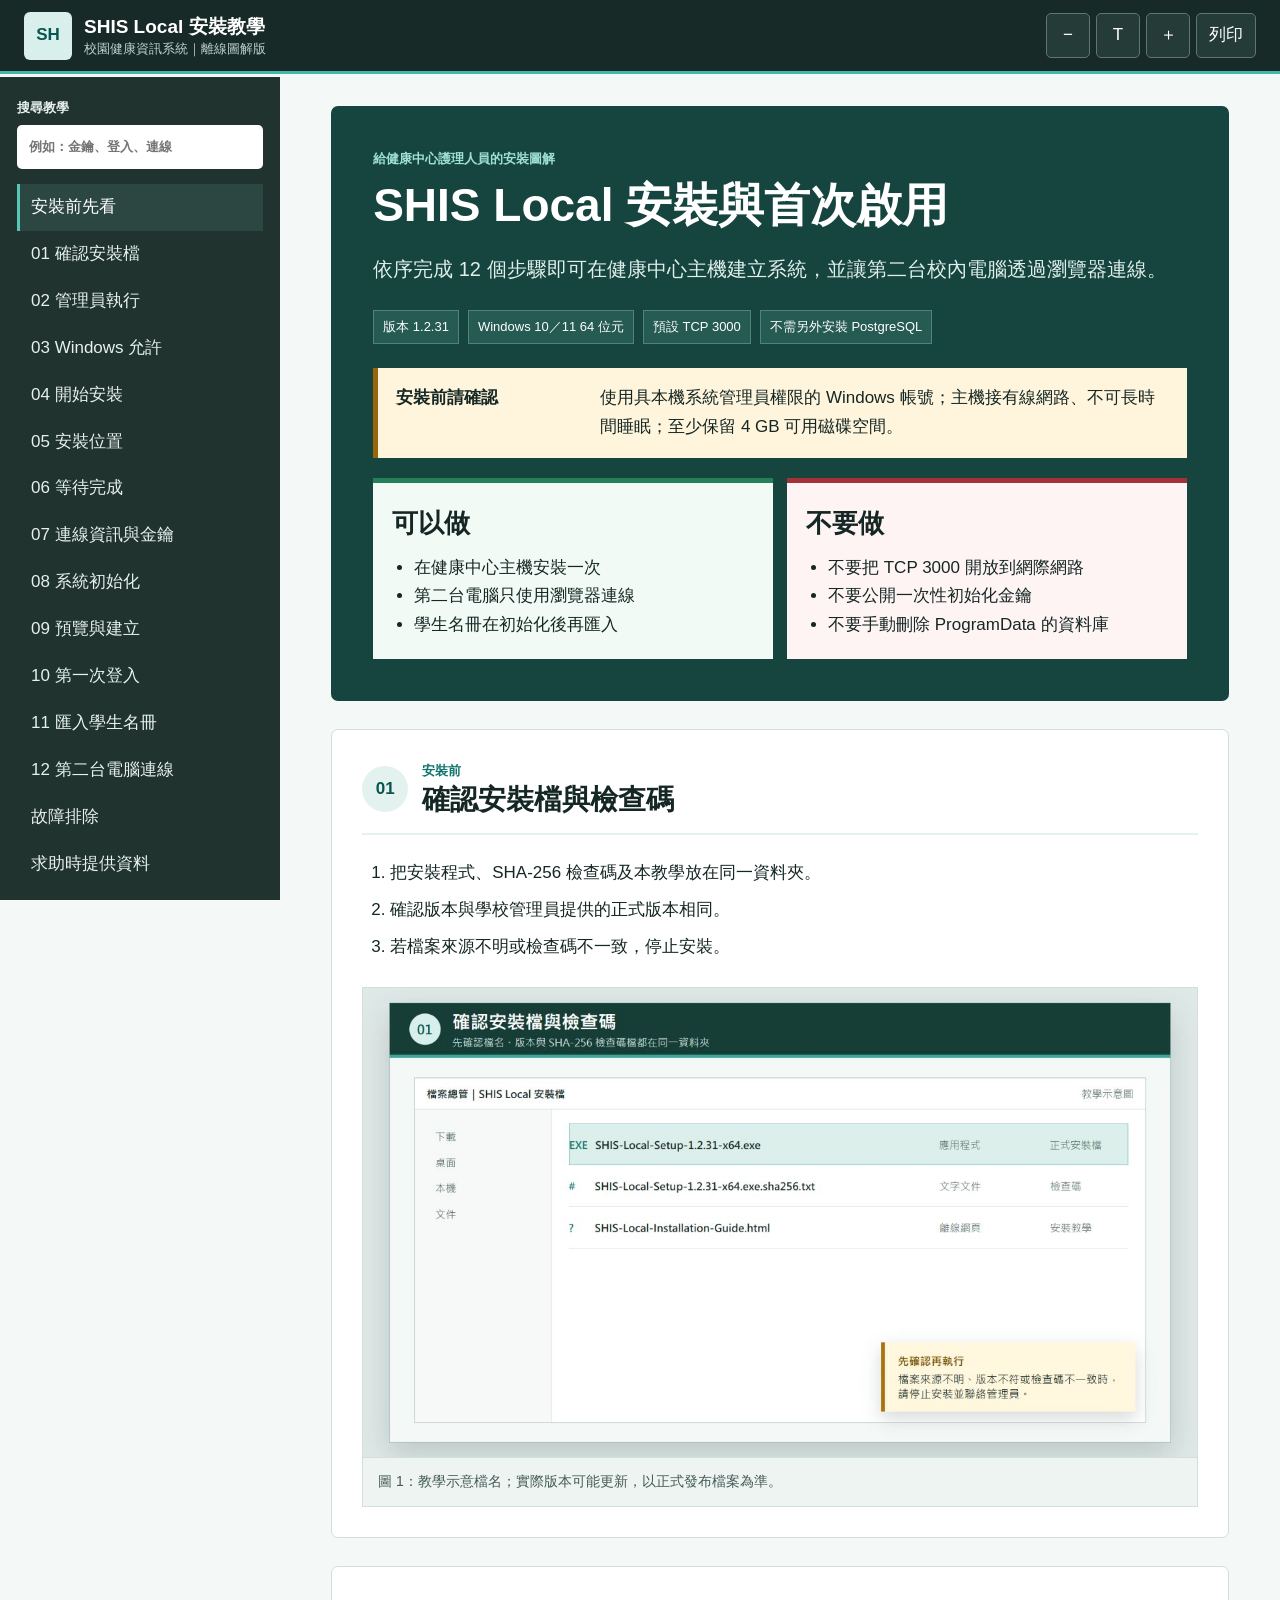
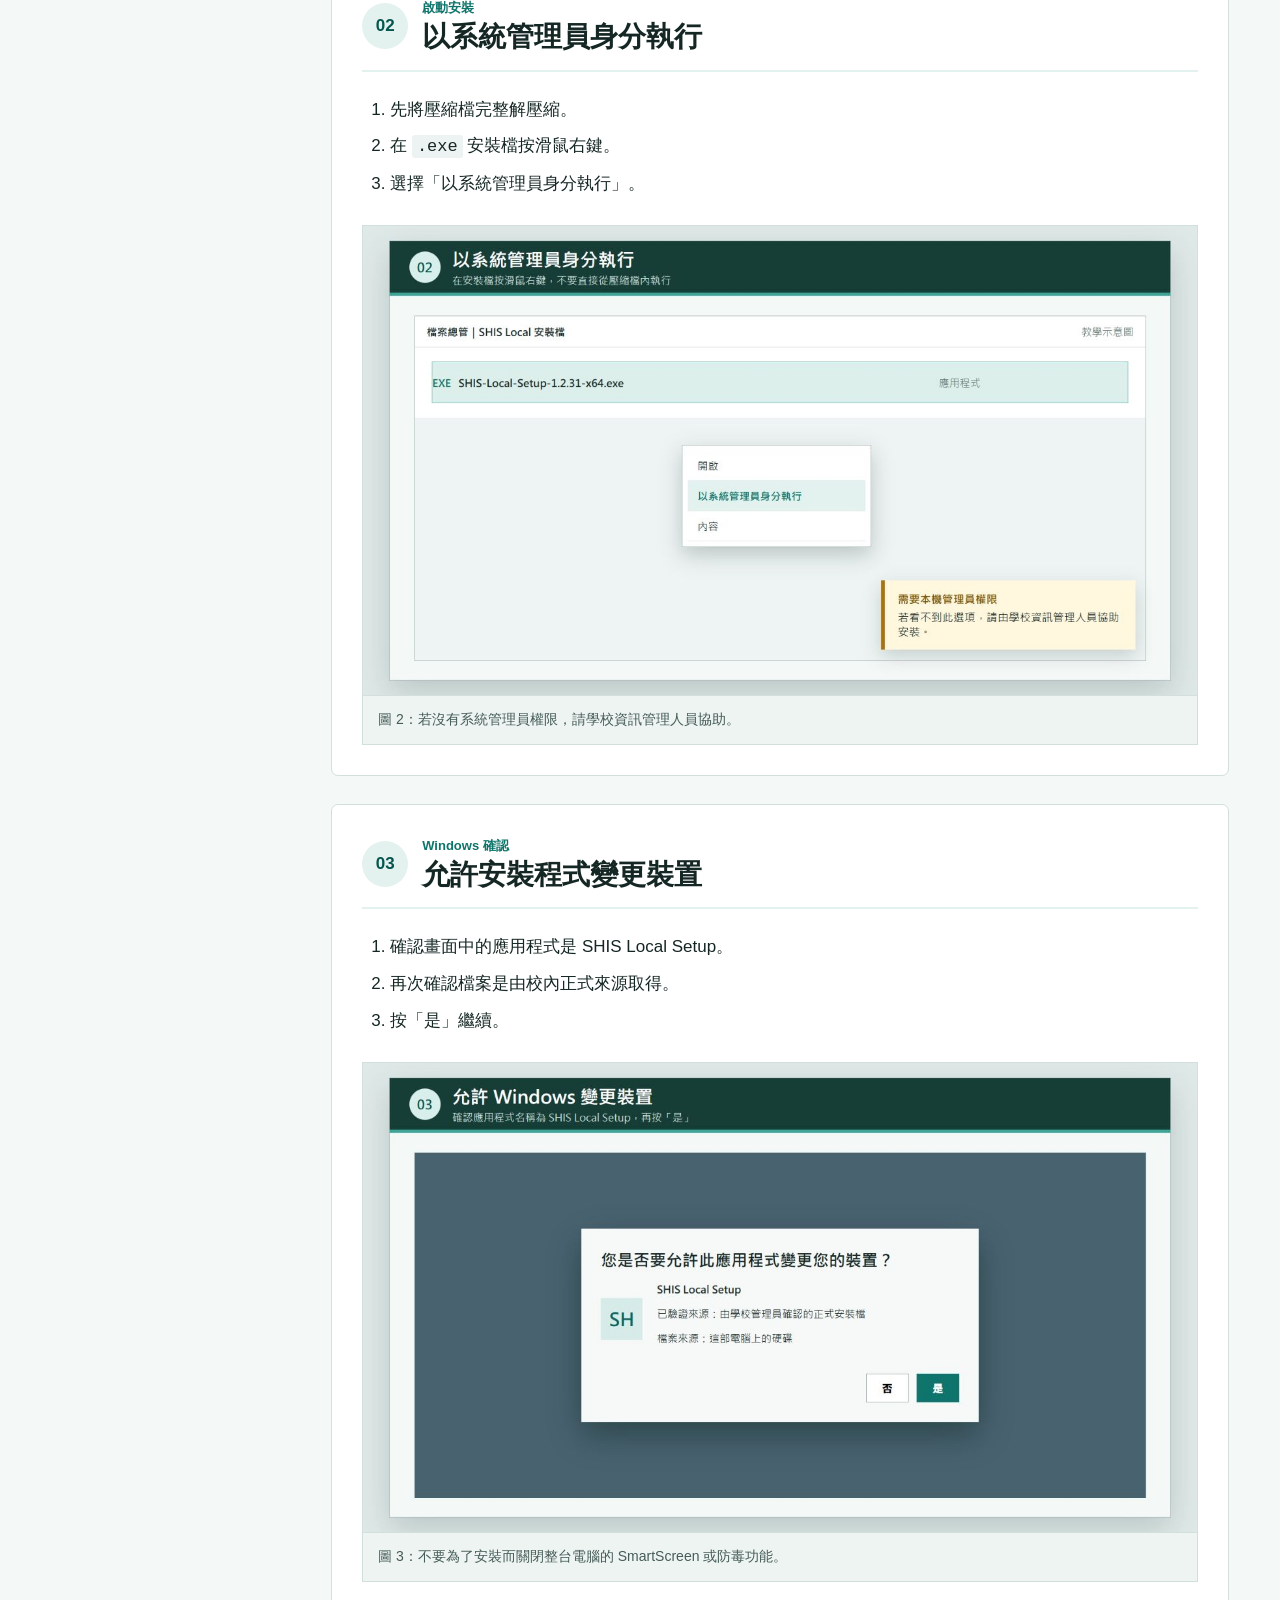
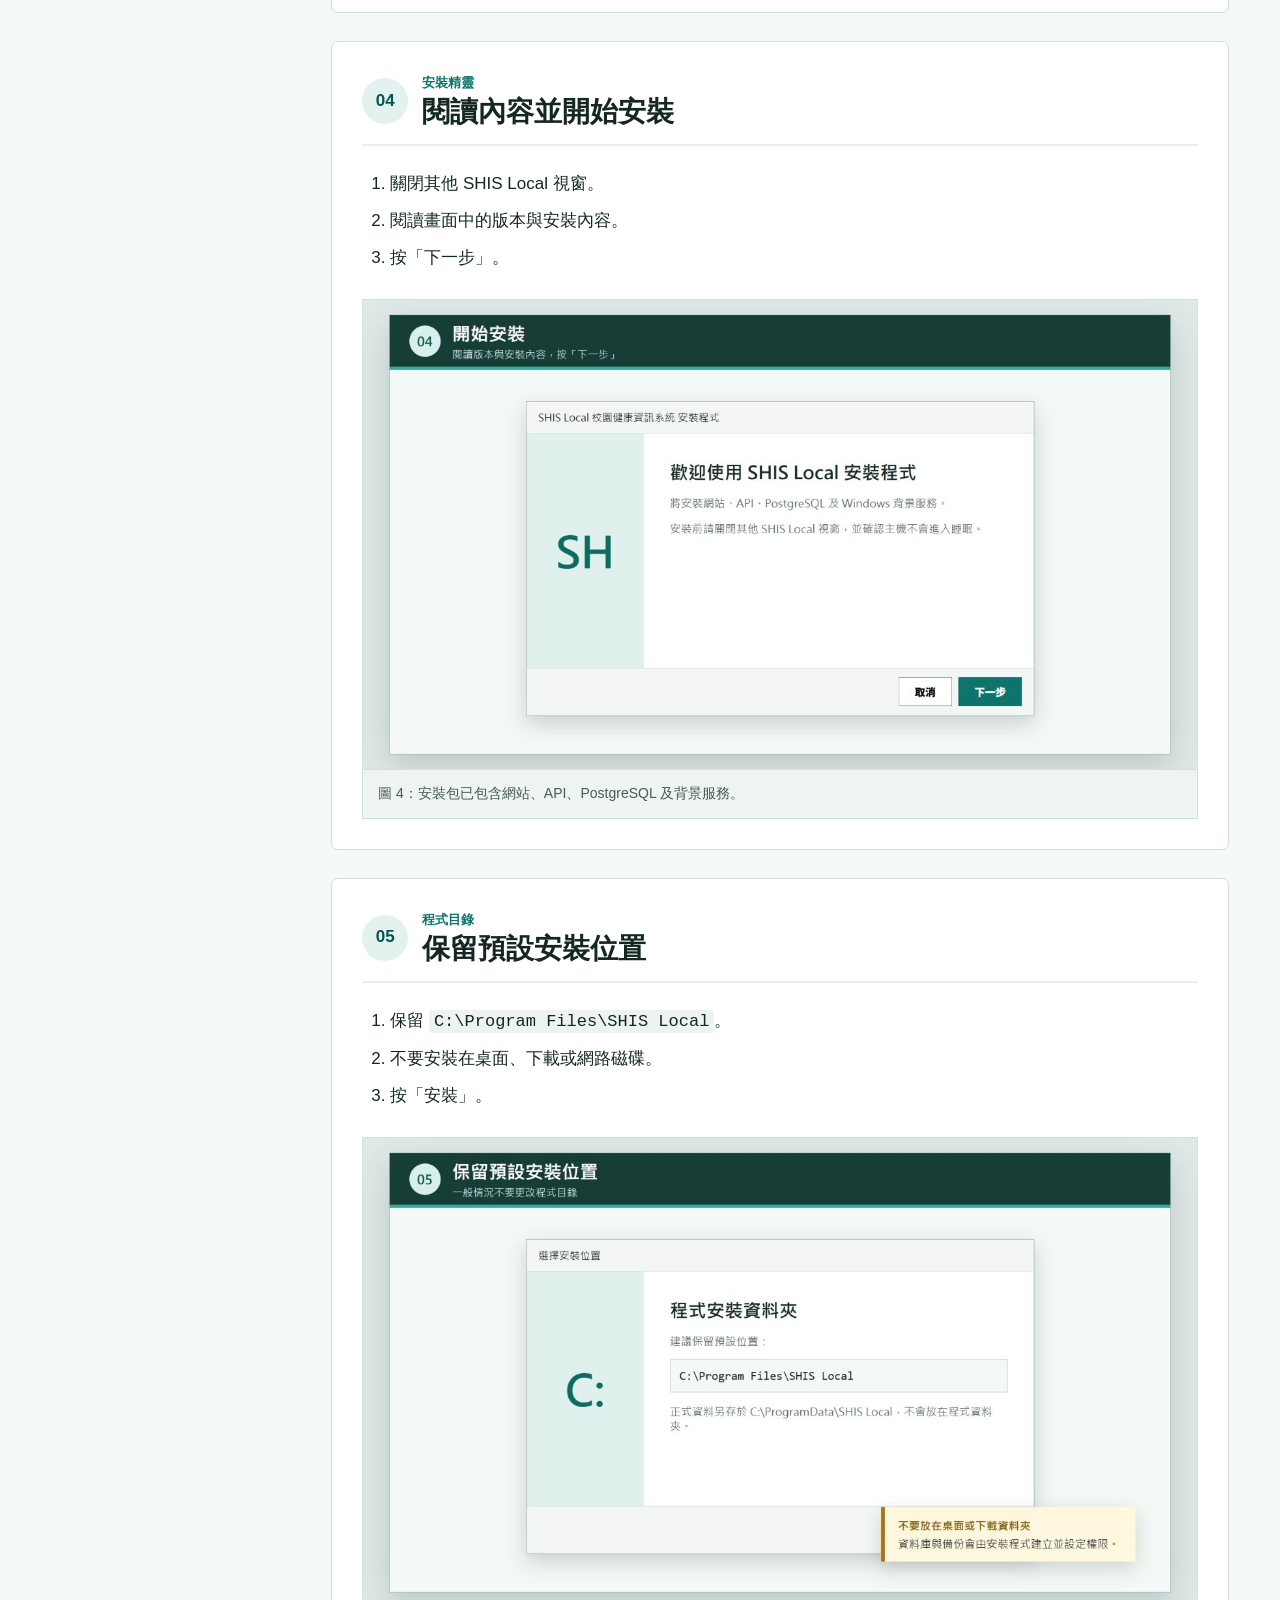
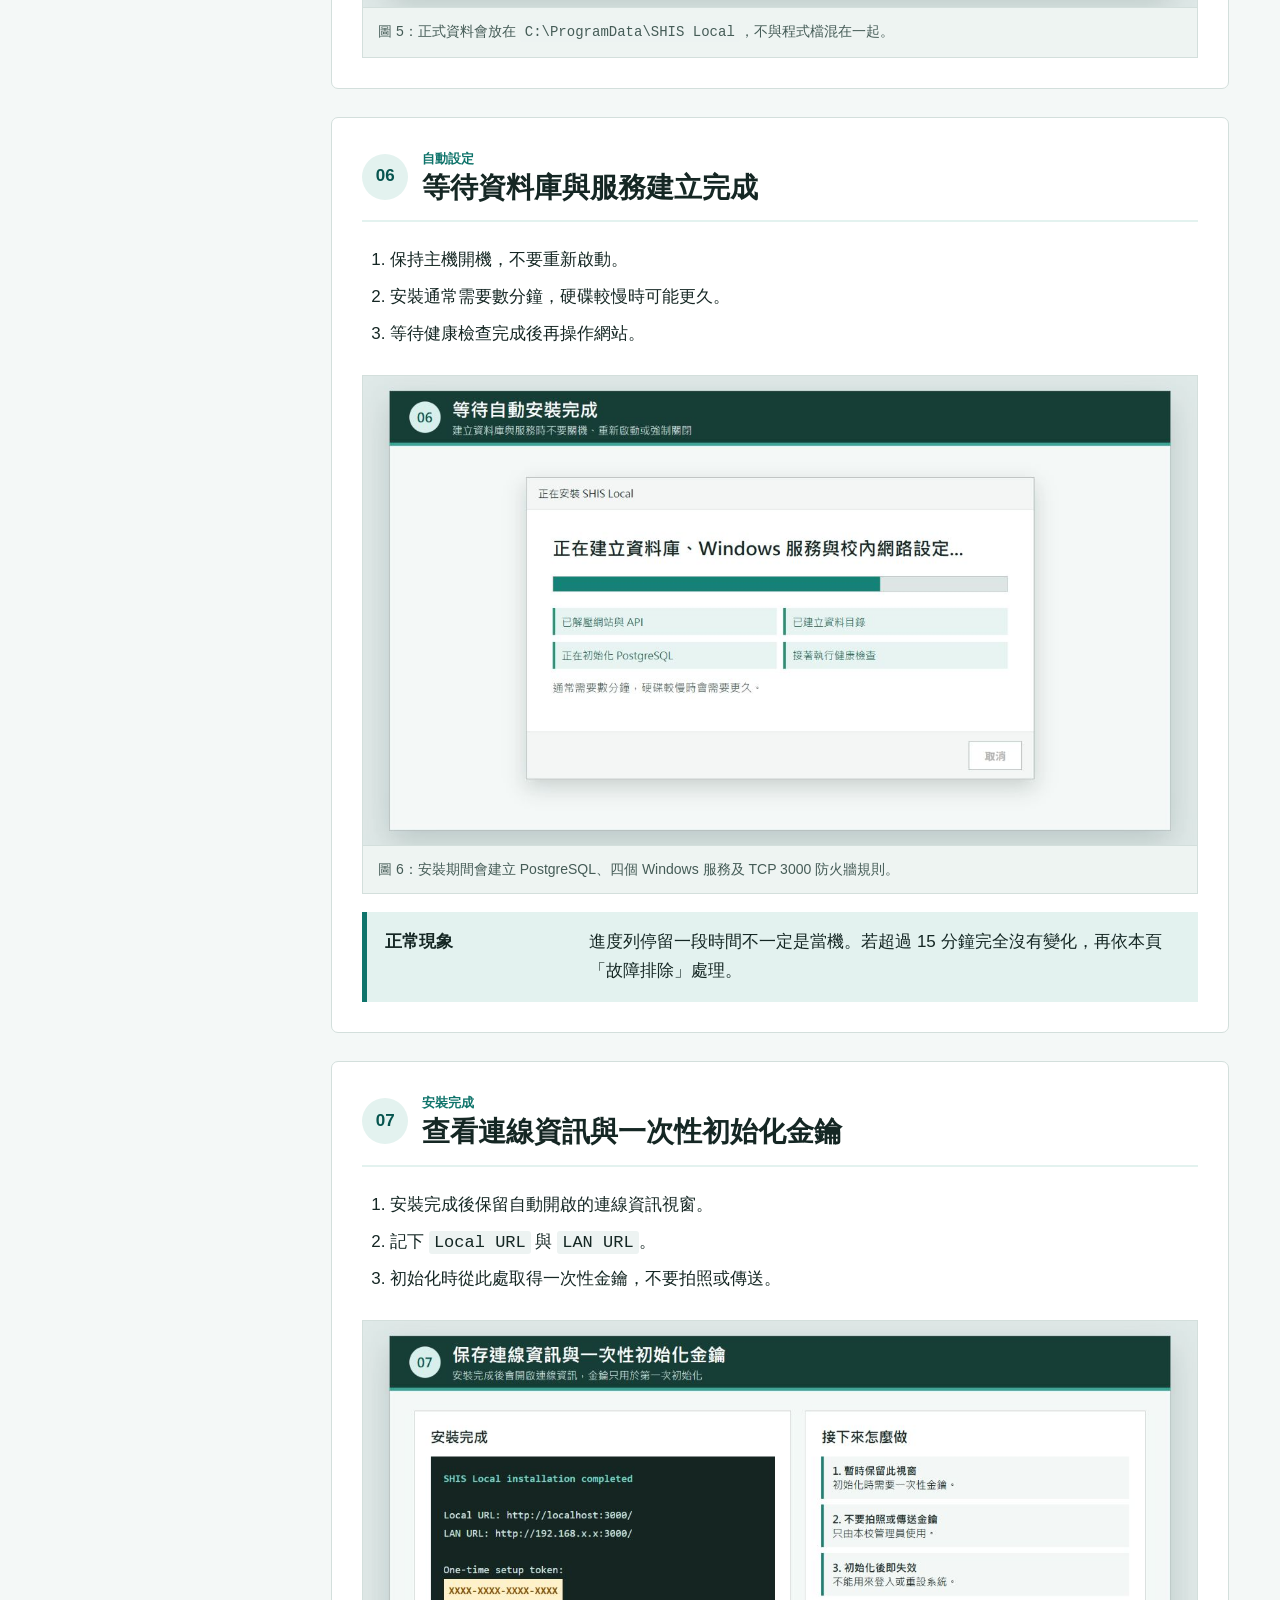
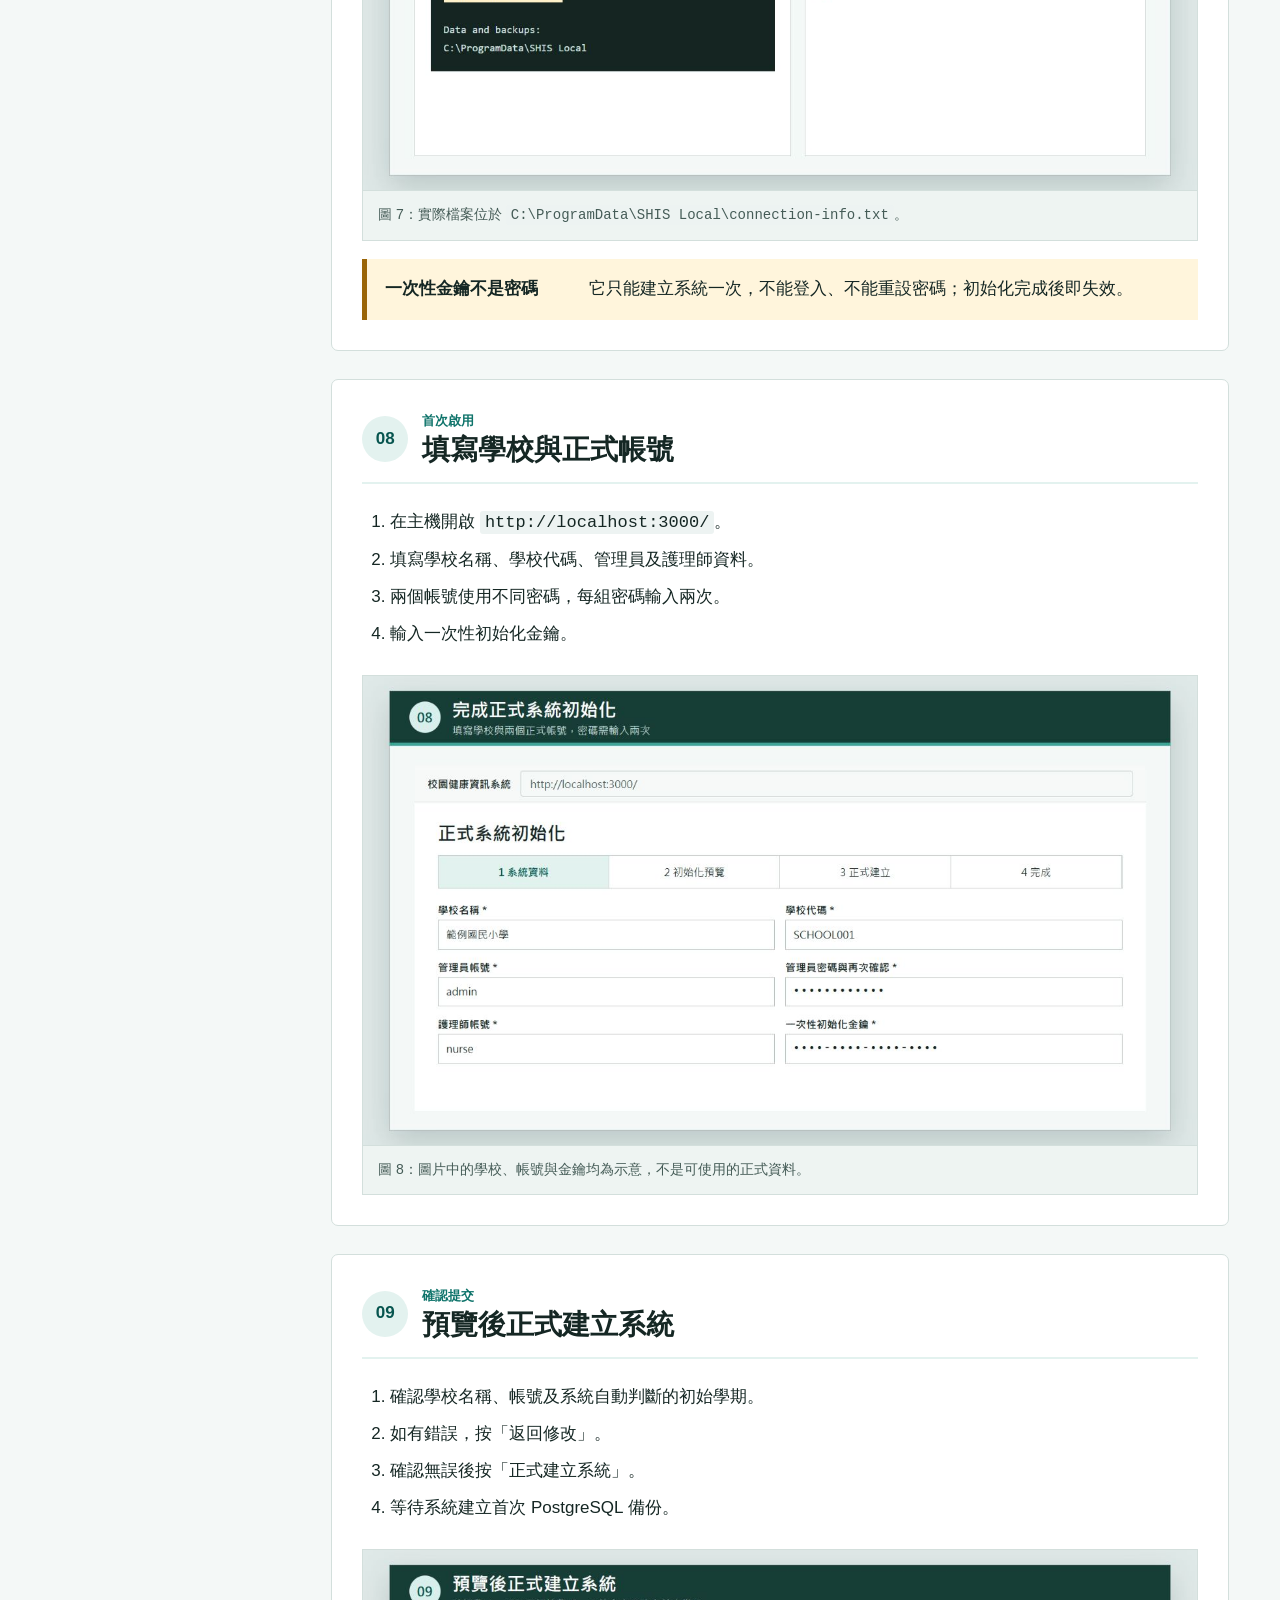
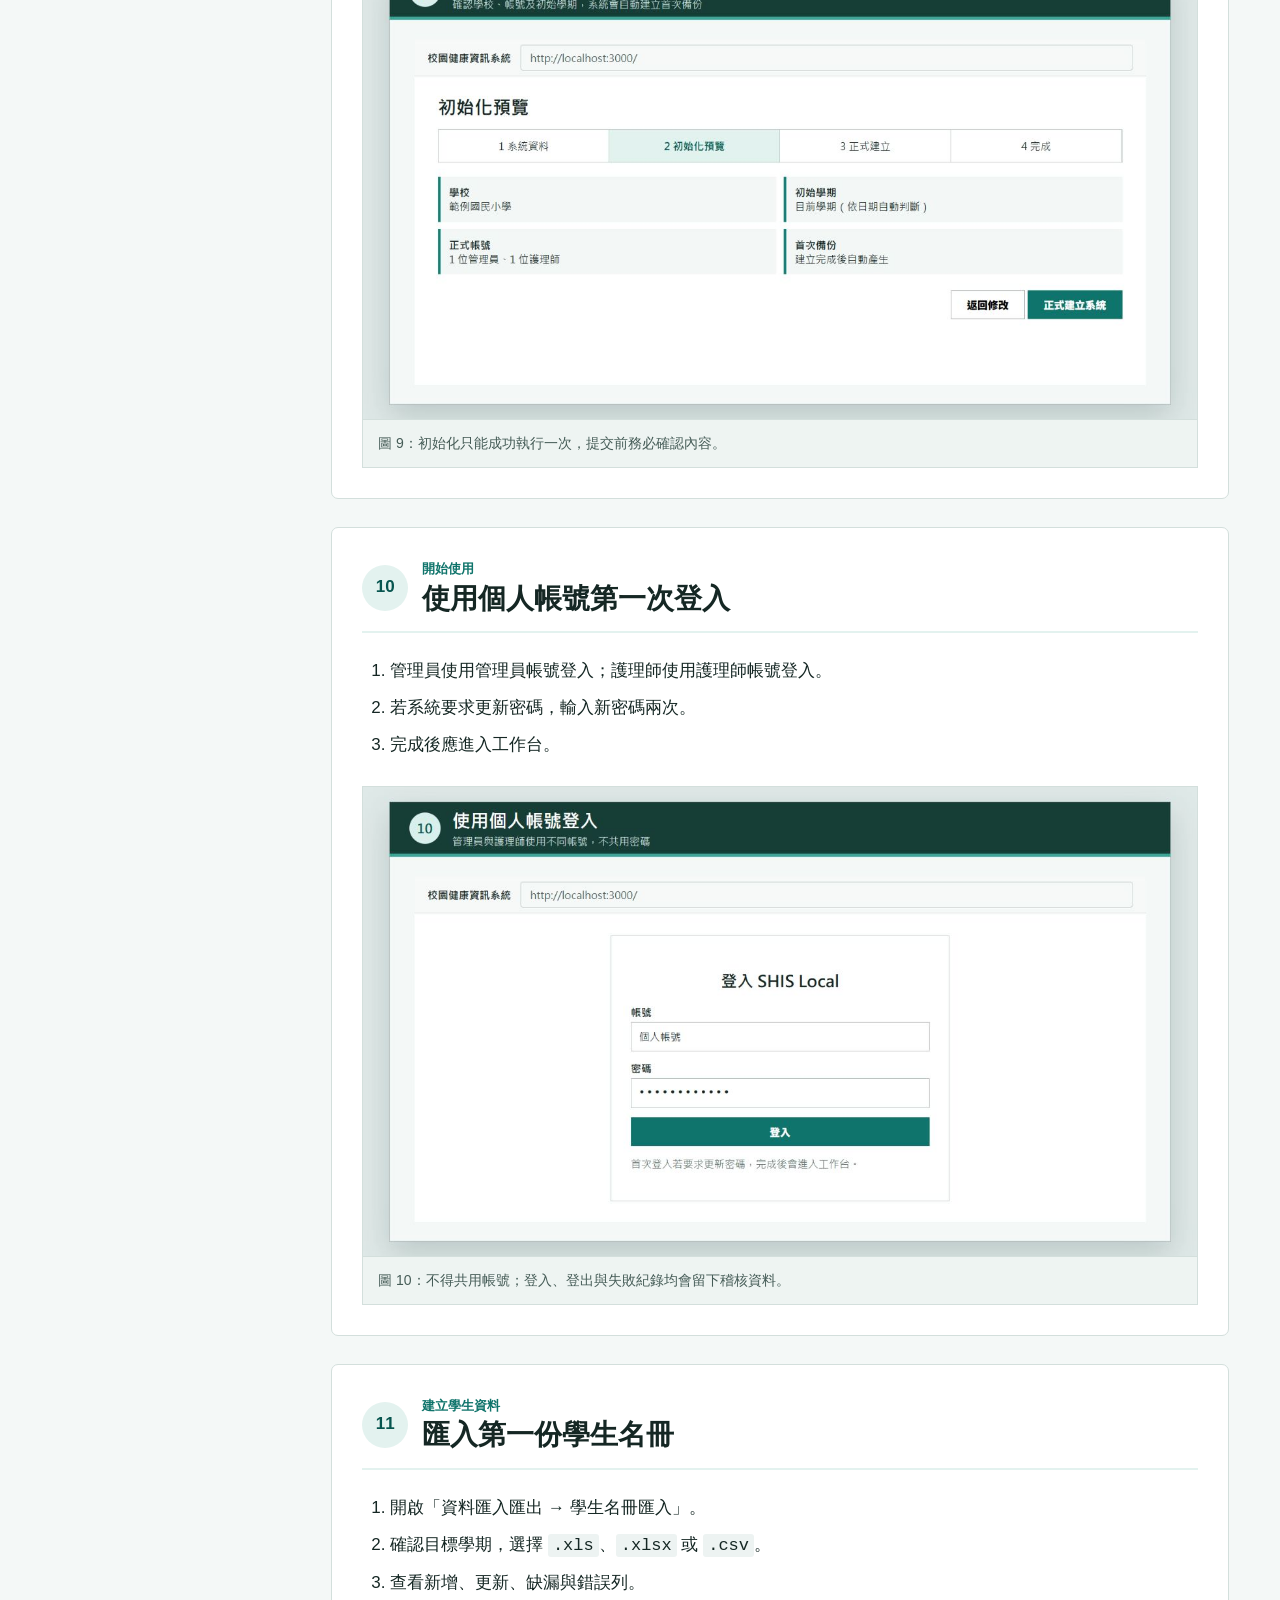
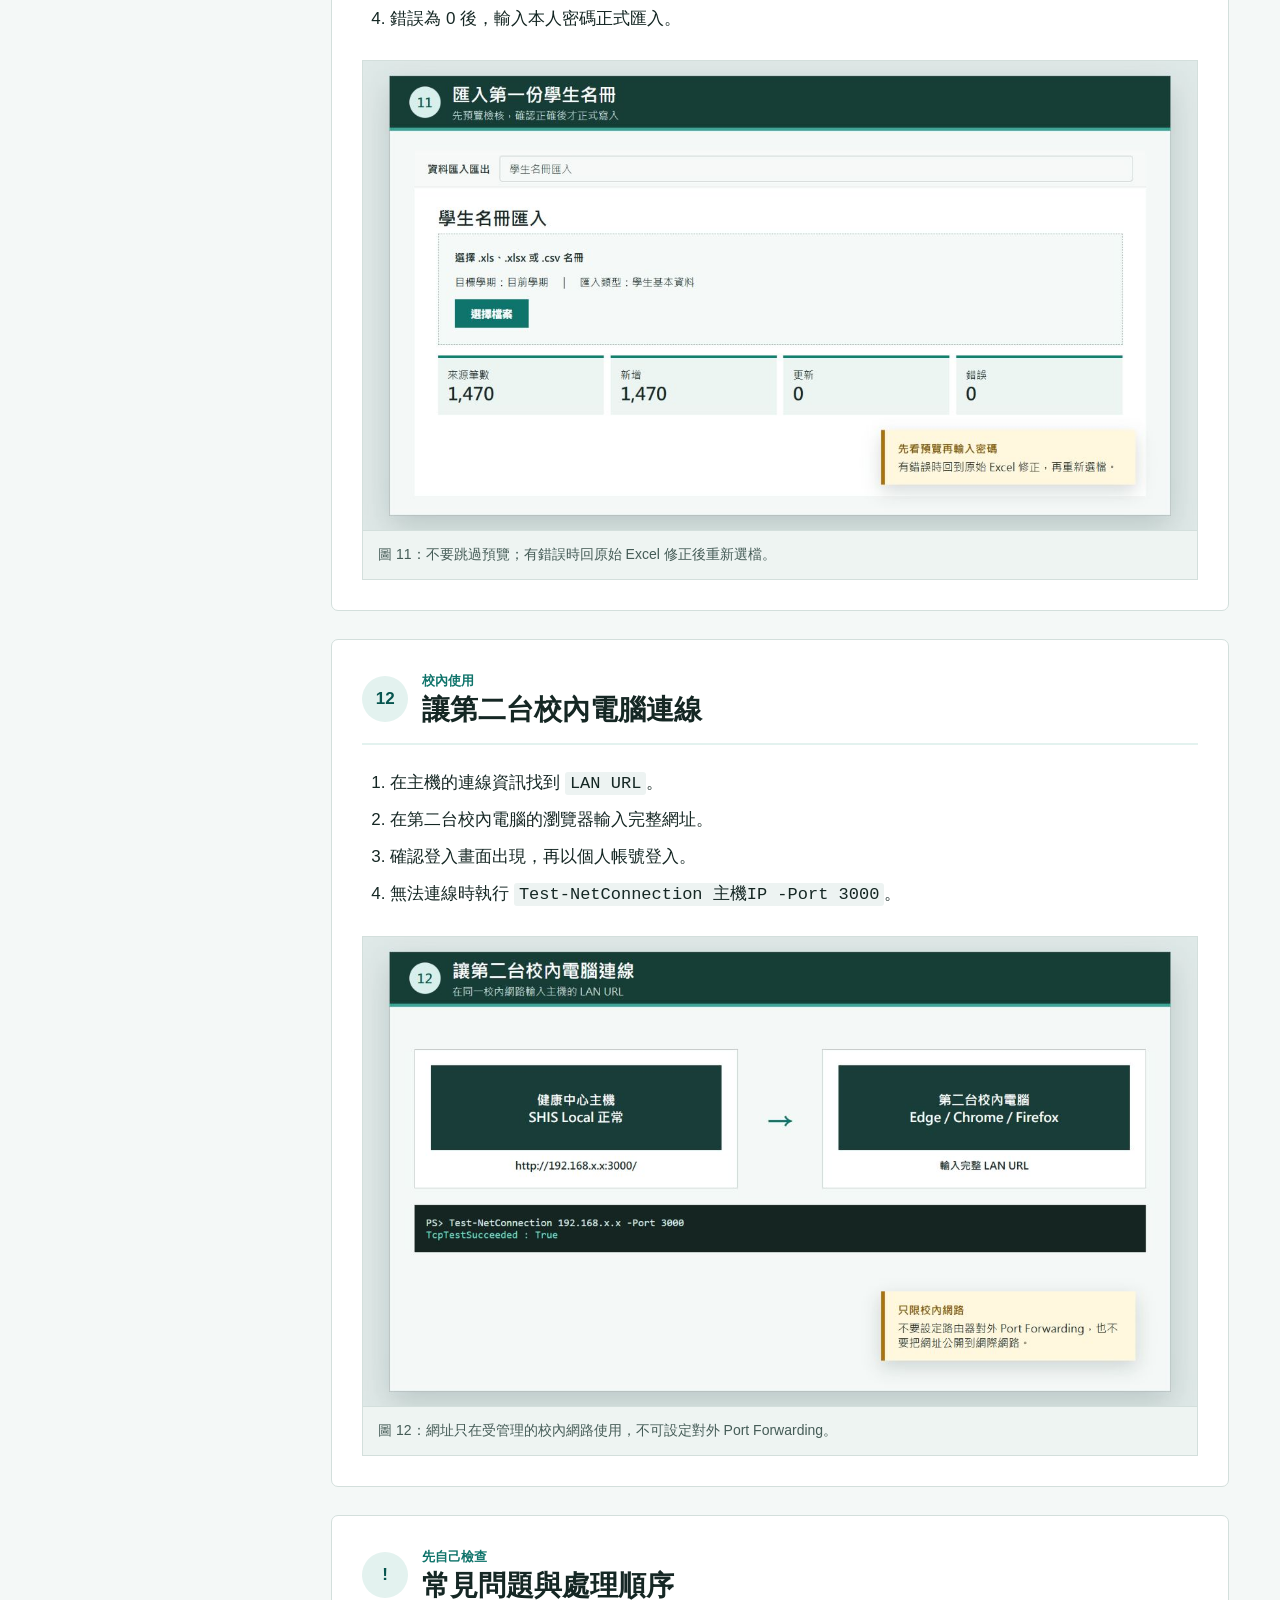
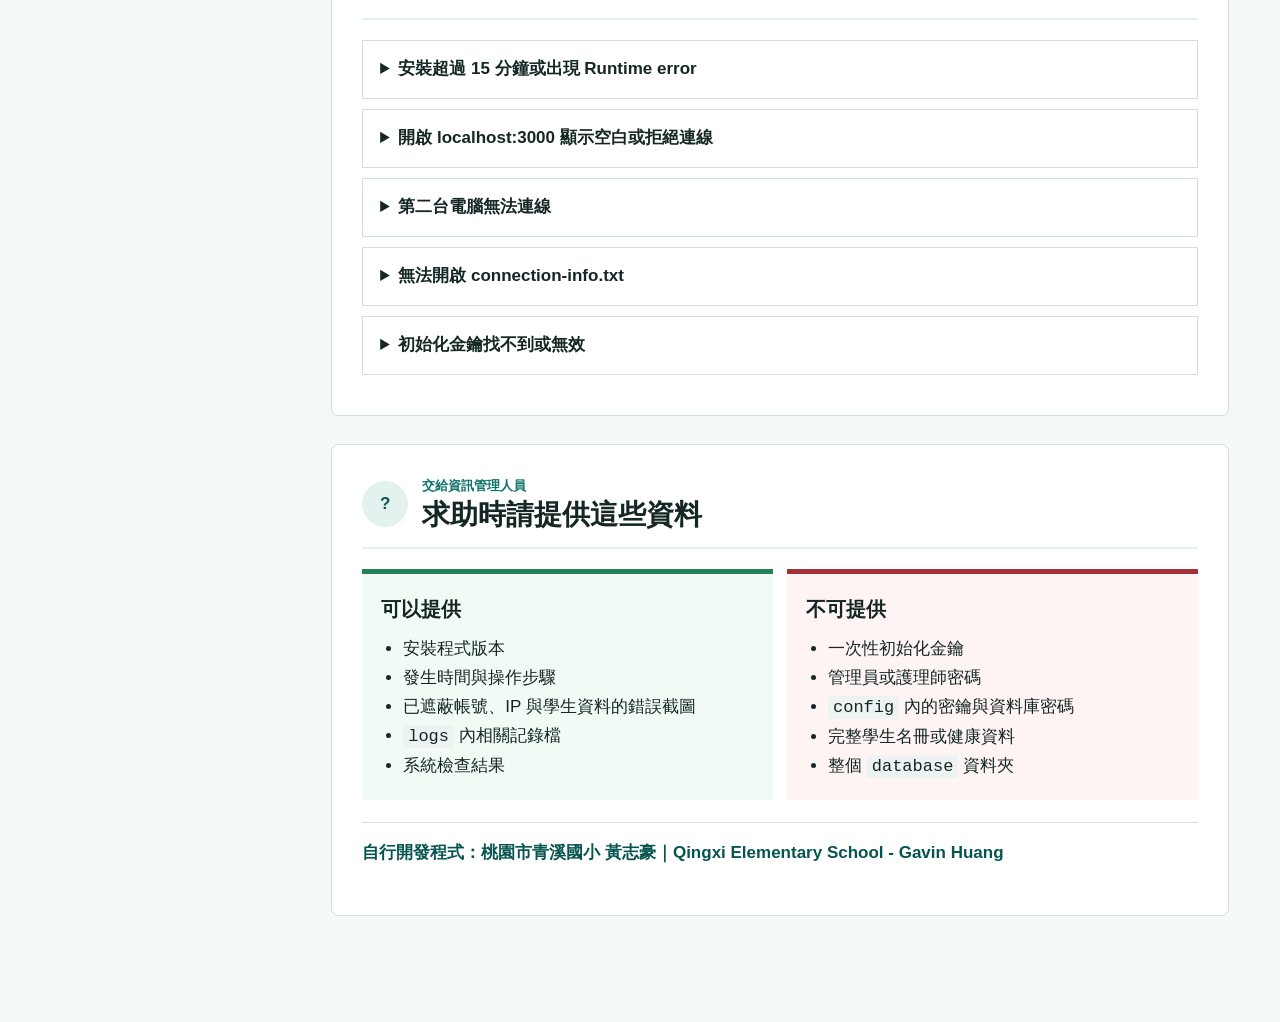
==== install/index.html @ 4250a7ec "Add offline installation guide" ====
<!doctype html>
<html lang="zh-Hant">
<head>
  <meta charset="utf-8">
  <meta name="viewport" content="width=device-width,initial-scale=1">
  <meta name="description" content="SHIS Local 校園健康資訊系統離線安裝與首次啟用圖解教學">
  <title>SHIS Local 安裝與首次啟用圖解教學</title>
  <link rel="stylesheet" href="assets/install-guide.css">
</head>
<body>
  <a class="skip-link" href="#content">跳到主要內容</a>
  <header class="site-header">
    <div class="brand-mark" aria-hidden="true">SH</div>
    <div class="brand-copy"><strong>SHIS Local 安裝教學</strong><span>校園健康資訊系統｜離線圖解版</span></div>
    <div class="header-actions" aria-label="閱讀工具">
      <button id="font-down" type="button" title="縮小文字" aria-label="縮小文字">−</button>
      <button id="font-reset" type="button" title="標準文字大小" aria-label="目前文字大小 100%，按下恢復標準大小">T</button>
      <button id="font-up" type="button" title="放大文字" aria-label="放大文字">＋</button>
      <button id="print-guide" type="button">列印</button>
    </div>
  </header>

  <div class="guide-layout">
    <aside class="guide-nav" aria-label="安裝步驟目錄">
      <label class="guide-search" for="guide-search">搜尋教學<input id="guide-search" type="search" placeholder="例如：金鑰、登入、連線"></label>
      <nav id="guide-toc">
        <a href="#overview">安裝前先看</a>
        <a href="#step-1">01 確認安裝檔</a>
        <a href="#step-2">02 管理員執行</a>
        <a href="#step-3">03 Windows 允許</a>
        <a href="#step-4">04 開始安裝</a>
        <a href="#step-5">05 安裝位置</a>
        <a href="#step-6">06 等待完成</a>
        <a href="#step-7">07 連線資訊與金鑰</a>
        <a href="#step-8">08 系統初始化</a>
        <a href="#step-9">09 預覽與建立</a>
        <a href="#step-10">10 第一次登入</a>
        <a href="#step-11">11 匯入學生名冊</a>
        <a href="#step-12">12 第二台電腦連線</a>
        <a href="#troubleshooting">故障排除</a>
        <a href="#support">求助時提供資料</a>
      </nav>
      <p class="offline-badge">完全離線可閱讀<br>畫面均為無個資教學示意圖</p>
    </aside>

    <main id="content">
      <section id="overview" class="guide-section guide-hero" data-keywords="準備 系統需求 版本 port 3000">
        <p class="eyebrow">給健康中心護理人員的安裝圖解</p>
        <h1>SHIS Local 安裝與首次啟用</h1>
        <p class="lead">依序完成 12 個步驟即可在健康中心主機建立系統，並讓第二台校內電腦透過瀏覽器連線。</p>
        <div class="hero-status"><span>版本 1.2.31</span><span>Windows 10／11 64 位元</span><span>預設 TCP 3000</span><span>不需另外安裝 PostgreSQL</span></div>
        <div class="callout warning"><strong>安裝前請確認</strong><span>使用具本機系統管理員權限的 Windows 帳號；主機接有線網路、不可長時間睡眠；至少保留 4 GB 可用磁碟空間。</span></div>
        <div class="do-dont">
          <article><h2>可以做</h2><ul><li>在健康中心主機安裝一次</li><li>第二台電腦只使用瀏覽器連線</li><li>學生名冊在初始化後再匯入</li></ul></article>
          <article class="restricted"><h2>不要做</h2><ul><li>不要把 TCP 3000 開放到網際網路</li><li>不要公開一次性初始化金鑰</li><li>不要手動刪除 ProgramData 的資料庫</li></ul></article>
        </div>
      </section>

      <section id="step-1" class="guide-section step-section" data-keywords="檔案 sha256 檢查碼 下載 版本">
        <div class="section-title"><span>01</span><div><p>安裝前</p><h2>確認安裝檔與檢查碼</h2></div></div>
        <ol><li>把安裝程式、SHA-256 檢查碼及本教學放在同一資料夾。</li><li>確認版本與學校管理員提供的正式版本相同。</li><li>若檔案來源不明或檢查碼不一致，停止安裝。</li></ol>
        <figure><img src="assets/screenshots/01-verify-files.png" alt="檔案總管中顯示 SHIS Local 安裝檔、SHA-256 檢查碼與離線教學檔"><figcaption>圖 1：教學示意檔名；實際版本可能更新，以正式發布檔案為準。</figcaption></figure>
      </section>

      <section id="step-2" class="guide-section step-section" data-keywords="右鍵 系統管理員 執行 權限">
        <div class="section-title"><span>02</span><div><p>啟動安裝</p><h2>以系統管理員身分執行</h2></div></div>
        <ol><li>先將壓縮檔完整解壓縮。</li><li>在 <code>.exe</code> 安裝檔按滑鼠右鍵。</li><li>選擇「以系統管理員身分執行」。</li></ol>
        <figure><img src="assets/screenshots/02-run-as-admin.png" alt="SHIS Local 安裝檔右鍵選單，反白以系統管理員身分執行"><figcaption>圖 2：若沒有系統管理員權限，請學校資訊管理人員協助。</figcaption></figure>
      </section>

      <section id="step-3" class="guide-section step-section" data-keywords="UAC Windows 允許 裝置 是">
        <div class="section-title"><span>03</span><div><p>Windows 確認</p><h2>允許安裝程式變更裝置</h2></div></div>
        <ol><li>確認畫面中的應用程式是 SHIS Local Setup。</li><li>再次確認檔案是由校內正式來源取得。</li><li>按「是」繼續。</li></ol>
        <figure><img src="assets/screenshots/03-windows-uac.png" alt="Windows 使用者帳戶控制視窗，顯示 SHIS Local Setup 並可選擇是"><figcaption>圖 3：不要為了安裝而關閉整台電腦的 SmartScreen 或防毒功能。</figcaption></figure>
      </section>

      <section id="step-4" class="guide-section step-section" data-keywords="安裝程式 歡迎 下一步">
        <div class="section-title"><span>04</span><div><p>安裝精靈</p><h2>閱讀內容並開始安裝</h2></div></div>
        <ol><li>關閉其他 SHIS Local 視窗。</li><li>閱讀畫面中的版本與安裝內容。</li><li>按「下一步」。</li></ol>
        <figure><img src="assets/screenshots/04-setup-welcome.png" alt="SHIS Local 安裝精靈歡迎畫面與下一步按鈕"><figcaption>圖 4：安裝包已包含網站、API、PostgreSQL 及背景服務。</figcaption></figure>
      </section>

      <section id="step-5" class="guide-section step-section" data-keywords="Program Files 路徑 位置 資料夾">
        <div class="section-title"><span>05</span><div><p>程式目錄</p><h2>保留預設安裝位置</h2></div></div>
        <ol><li>保留 <code>C:\Program Files\SHIS Local</code>。</li><li>不要安裝在桌面、下載或網路磁碟。</li><li>按「安裝」。</li></ol>
        <figure><img src="assets/screenshots/05-install-location.png" alt="SHIS Local 安裝位置畫面，顯示預設 Program Files 路徑"><figcaption>圖 5：正式資料會放在 <code>C:\ProgramData\SHIS Local</code>，不與程式檔混在一起。</figcaption></figure>
      </section>

      <section id="step-6" class="guide-section step-section" data-keywords="等待 進度 資料庫 PostgreSQL 防火牆 服務">
        <div class="section-title"><span>06</span><div><p>自動設定</p><h2>等待資料庫與服務建立完成</h2></div></div>
        <ol><li>保持主機開機，不要重新啟動。</li><li>安裝通常需要數分鐘，硬碟較慢時可能更久。</li><li>等待健康檢查完成後再操作網站。</li></ol>
        <figure><img src="assets/screenshots/06-install-progress.png" alt="SHIS Local 正在建立資料庫、Windows 服務與校內網路設定的進度畫面"><figcaption>圖 6：安裝期間會建立 PostgreSQL、四個 Windows 服務及 TCP 3000 防火牆規則。</figcaption></figure>
        <div class="callout"><strong>正常現象</strong><span>進度列停留一段時間不一定是當機。若超過 15 分鐘完全沒有變化，再依本頁「故障排除」處理。</span></div>
      </section>

      <section id="step-7" class="guide-section step-section" data-keywords="connection-info 一次性 金鑰 LAN URL localhost ProgramData">
        <div class="section-title"><span>07</span><div><p>安裝完成</p><h2>查看連線資訊與一次性初始化金鑰</h2></div></div>
        <ol><li>安裝完成後保留自動開啟的連線資訊視窗。</li><li>記下 <code>Local URL</code> 與 <code>LAN URL</code>。</li><li>初始化時從此處取得一次性金鑰，不要拍照或傳送。</li></ol>
        <figure><img src="assets/screenshots/07-connection-info.png" alt="連線資訊示意畫面，IP 與一次性初始化金鑰均以範例遮罩"><figcaption>圖 7：實際檔案位於 <code>C:\ProgramData\SHIS Local\connection-info.txt</code>。</figcaption></figure>
        <div class="callout warning"><strong>一次性金鑰不是密碼</strong><span>它只能建立系統一次，不能登入、不能重設密碼；初始化完成後即失效。</span></div>
      </section>

      <section id="step-8" class="guide-section step-section" data-keywords="初始化 學校 管理員 護理師 帳號 密碼 金鑰">
        <div class="section-title"><span>08</span><div><p>首次啟用</p><h2>填寫學校與正式帳號</h2></div></div>
        <ol><li>在主機開啟 <code>http://localhost:3000/</code>。</li><li>填寫學校名稱、學校代碼、管理員及護理師資料。</li><li>兩個帳號使用不同密碼，每組密碼輸入兩次。</li><li>輸入一次性初始化金鑰。</li></ol>
        <figure><img src="assets/screenshots/08-system-initialization.png" alt="正式系統初始化畫面，密碼與一次性金鑰均以圓點遮蔽"><figcaption>圖 8：圖片中的學校、帳號與金鑰均為示意，不是可使用的正式資料。</figcaption></figure>
      </section>

      <section id="step-9" class="guide-section step-section" data-keywords="預覽 學期 首次備份 建立 正式系統">
        <div class="section-title"><span>09</span><div><p>確認提交</p><h2>預覽後正式建立系統</h2></div></div>
        <ol><li>確認學校名稱、帳號及系統自動判斷的初始學期。</li><li>如有錯誤，按「返回修改」。</li><li>確認無誤後按「正式建立系統」。</li><li>等待系統建立首次 PostgreSQL 備份。</li></ol>
        <figure><img src="assets/screenshots/09-initialization-preview.png" alt="初始化預覽畫面，列出學校、初始學期、帳號與首次備份"><figcaption>圖 9：初始化只能成功執行一次，提交前務必確認內容。</figcaption></figure>
      </section>

      <section id="step-10" class="guide-section step-section" data-keywords="登入 admin nurse 管理員 護理師 更新密碼 工作台">
        <div class="section-title"><span>10</span><div><p>開始使用</p><h2>使用個人帳號第一次登入</h2></div></div>
        <ol><li>管理員使用管理員帳號登入；護理師使用護理師帳號登入。</li><li>若系統要求更新密碼，輸入新密碼兩次。</li><li>完成後應進入工作台。</li></ol>
        <figure><img src="assets/screenshots/10-first-login.png" alt="SHIS Local 登入畫面，帳號為泛稱且密碼已遮蔽"><figcaption>圖 10：不得共用帳號；登入、登出與失敗紀錄均會留下稽核資料。</figcaption></figure>
      </section>

      <section id="step-11" class="guide-section step-section" data-keywords="學生 名冊 匯入 Excel xls xlsx csv 預覽 錯誤">
        <div class="section-title"><span>11</span><div><p>建立學生資料</p><h2>匯入第一份學生名冊</h2></div></div>
        <ol><li>開啟「資料匯入匯出 → 學生名冊匯入」。</li><li>確認目標學期，選擇 <code>.xls</code>、<code>.xlsx</code> 或 <code>.csv</code>。</li><li>查看新增、更新、缺漏與錯誤列。</li><li>錯誤為 0 後，輸入本人密碼正式匯入。</li></ol>
        <figure><img src="assets/screenshots/11-student-roster-import.png" alt="學生名冊匯入預覽示意，顯示來源、新增、更新與錯誤統計，不含學生資料"><figcaption>圖 11：不要跳過預覽；有錯誤時回原始 Excel 修正後重新選檔。</figcaption></figure>
      </section>

      <section id="step-12" class="guide-section step-section" data-keywords="第二台 電腦 IP 內網 LAN URL Test-NetConnection 3000">
        <div class="section-title"><span>12</span><div><p>校內使用</p><h2>讓第二台校內電腦連線</h2></div></div>
        <ol><li>在主機的連線資訊找到 <code>LAN URL</code>。</li><li>在第二台校內電腦的瀏覽器輸入完整網址。</li><li>確認登入畫面出現，再以個人帳號登入。</li><li>無法連線時執行 <code>Test-NetConnection 主機IP -Port 3000</code>。</li></ol>
        <figure><img src="assets/screenshots/12-lan-connection.png" alt="健康中心主機與第二台校內電腦透過 TCP 3000 連線示意圖"><figcaption>圖 12：網址只在受管理的校內網路使用，不可設定對外 Port Forwarding。</figcaption></figure>
      </section>

      <section id="troubleshooting" class="guide-section" data-keywords="錯誤 空白 無法連線 runtime error logs 服務 防火牆">
        <div class="section-title"><span>!</span><div><p>先自己檢查</p><h2>常見問題與處理順序</h2></div></div>
        <details><summary>安裝超過 15 分鐘或出現 Runtime error</summary><p>不要重複安裝多次。記下錯誤碼，確認 <code>C:\ProgramData\SHIS Local\logs\install.log</code> 是否存在，再由資訊管理人員檢查 TCP 3000 是否被占用。</p></details>
        <details><summary>開啟 localhost:3000 顯示空白或拒絕連線</summary><p>先等待主機開機後 1 至 2 分鐘，再從開始功能表執行「SHIS Local 系統檢查」。四個服務應為執行中：SHISLocalPostgreSQL、SHISLocalWeb、SHISLocalApi、SHISLocalGateway。</p></details>
        <details><summary>第二台電腦無法連線</summary><p>確認主機未睡眠、IP 沒有改變、兩台電腦位於可互通的校內網段，且 <code>Test-NetConnection 主機IP -Port 3000</code> 顯示 True。</p></details>
        <details><summary>無法開啟 connection-info.txt</summary><p>請由安裝主機的系統管理員開啟。不要自行變更整個 <code>C:\ProgramData\SHIS Local</code> 資料夾權限，也不要把檔案複製到公開資料夾。</p></details>
        <details><summary>初始化金鑰找不到或無效</summary><p>確認讀取的是同一台主機的 `connection-info.txt`。若系統已初始化，金鑰失效屬正常現象，請直接使用正式帳號登入。</p></details>
      </section>

      <section id="support" class="guide-section" data-keywords="求助 技術支援 log 記錄 截圖 個資">
        <div class="section-title"><span>?</span><div><p>交給資訊管理人員</p><h2>求助時請提供這些資料</h2></div></div>
        <div class="support-grid"><article><h3>可以提供</h3><ul><li>安裝程式版本</li><li>發生時間與操作步驟</li><li>已遮蔽帳號、IP 與學生資料的錯誤截圖</li><li><code>logs</code> 內相關記錄檔</li><li>系統檢查結果</li></ul></article><article class="restricted"><h3>不可提供</h3><ul><li>一次性初始化金鑰</li><li>管理員或護理師密碼</li><li><code>config</code> 內的密鑰與資料庫密碼</li><li>完整學生名冊或健康資料</li><li>整個 <code>database</code> 資料夾</li></ul></article></div>
        <p class="copyright-line">自行開發程式：桃園市青溪國小 黃志豪｜Qingxi Elementary School - Gavin Huang</p>
      </section>
      <p id="no-results" class="no-results" hidden>找不到符合的教學內容，請改用「金鑰、登入、學生、連線、錯誤」等關鍵字。</p>
    </main>
  </div>
  <script src="assets/install-guide.js"></script>
</body>
</html>
---- install/assets/install-guide.css ----
:root{--ink:#152724;--muted:#5e716d;--line:#d3dfdc;--soft:#f4f8f7;--paper:#fff;--accent:#0f746b;--accent-dark:#07554f;--accent-soft:#e3f2ef;--warn:#9a6508;--warn-soft:#fff5dc;--danger:#a33137;--font-scale:1}
*{box-sizing:border-box}html{scroll-behavior:smooth}body{margin:0;color:var(--ink);background:var(--soft);font-family:"Microsoft JhengHei","Noto Sans TC",Arial,sans-serif;font-size:calc(17px * var(--font-scale));line-height:1.7;letter-spacing:0}button,input{font:inherit;letter-spacing:0}a{color:inherit}.skip-link{position:fixed;z-index:100;top:8px;left:8px;padding:10px 14px;background:var(--ink);color:#fff;transform:translateY(-150%)}.skip-link:focus{transform:translateY(0)}
.site-header{position:sticky;top:0;z-index:20;min-height:74px;display:flex;align-items:center;gap:12px;padding:10px 24px;color:#fff;background:#172a27;border-bottom:3px solid #43b7a9}.brand-mark{width:48px;height:48px;display:grid;place-items:center;color:var(--accent-dark);background:#d9efeb;font-weight:900;border-radius:6px}.brand-copy{display:flex;flex-direction:column;line-height:1.35}.brand-copy strong{font-size:19px}.brand-copy span{color:#bcd2ce;font-size:13px}.header-actions{display:flex;gap:6px;margin-left:auto}.header-actions button{min-width:44px;min-height:44px;padding:7px 12px;color:#fff;background:#243b37;border:1px solid #5d7772;border-radius:5px;cursor:pointer}.header-actions button:hover,.header-actions button:focus-visible{background:#31514b;outline:3px solid #9bd5cc;outline-offset:2px}
.guide-layout{display:grid;grid-template-columns:280px minmax(0,1fr);max-width:1580px;margin:0 auto}.guide-nav{position:sticky;top:77px;height:calc(100vh - 77px);padding:20px 17px;overflow-y:auto;background:#20332f;color:#e7f1ef}.guide-search{display:grid;gap:6px;margin-bottom:15px;font-size:13px;font-weight:800}.guide-search input{width:100%;min-height:44px;padding:8px 10px;color:var(--ink);background:#fff;border:2px solid transparent;border-radius:5px}.guide-search input:focus{border-color:#72c9bc;outline:2px solid #fff;outline-offset:2px}.guide-nav nav{display:grid}.guide-nav nav a{padding:9px 11px;text-decoration:none;border-left:3px solid transparent}.guide-nav nav a:hover,.guide-nav nav a:focus-visible,.guide-nav nav a.active{color:#fff;background:#2c4741;border-left-color:#55c6b7;outline:none}.offline-badge{margin:20px 8px 0;padding-top:13px;color:#a9c2bd;border-top:1px solid #47605b;font-size:13px}
main{min-width:0;padding:32px clamp(18px,4vw,58px) 80px}.guide-section{max-width:1120px;margin:0 auto 28px;padding:30px;background:var(--paper);border:1px solid var(--line);border-radius:7px;scroll-margin-top:98px}.guide-section[hidden]{display:none}.guide-hero{padding:42px;color:#fff;background:#16443e;border:0}.eyebrow{margin:0;color:#9ee0d6;font-size:13px;font-weight:900}.guide-hero h1{max-width:800px;margin:8px 0 10px;font-size:46px;line-height:1.18}.lead{max-width:850px;color:#dfefec;font-size:20px}.hero-status{display:flex;flex-wrap:wrap;gap:9px;margin:24px 0}.hero-status span{padding:5px 9px;background:#265b54;border:1px solid #53827b;font-size:13px}.section-title{display:flex;align-items:center;gap:14px;margin-bottom:20px;padding-bottom:14px;border-bottom:2px solid var(--accent-soft)}.section-title>span{width:46px;height:46px;display:grid;place-items:center;flex:0 0 auto;color:var(--accent-dark);background:var(--accent-soft);border-radius:50%;font-weight:900}.section-title p{margin:0;color:var(--accent);font-size:13px;font-weight:900}.section-title h2{margin:0;font-size:28px;line-height:1.3}.step-section ol{margin:0 0 20px;padding-left:28px}.step-section li{padding:4px 0}.guide-section code{padding:2px 5px;background:#edf3f2;border-radius:3px}figure{margin:22px 0 0;background:#eef4f2;border:1px solid var(--line)}figure img{display:block;width:100%;height:auto;background:#fff}figcaption{padding:12px 15px;color:#455c57;border-top:1px solid var(--line);font-size:14px}.callout{display:grid;grid-template-columns:minmax(140px,190px) 1fr;gap:14px;margin-top:18px;padding:16px 18px;color:var(--ink);background:var(--accent-soft);border-left:5px solid var(--accent)}.callout.warning{background:var(--warn-soft);border-left-color:var(--warn)}
.do-dont,.support-grid{display:grid;grid-template-columns:1fr 1fr;gap:14px;margin-top:20px}.do-dont article,.support-grid article{padding:19px;color:var(--ink);background:#f2faf6;border-top:5px solid #238058}.do-dont article.restricted,.support-grid article.restricted{background:#fff4f4;border-top-color:var(--danger)}.do-dont h2,.support-grid h3{margin:0 0 8px}.do-dont ul,.support-grid ul{margin:0;padding-left:22px}details{margin:10px 0;border:1px solid var(--line);background:#fff}summary{min-height:56px;padding:14px 17px;cursor:pointer;font-weight:900}details p{margin:0;padding:0 17px 16px;color:var(--muted)}.copyright-line{margin-top:22px;padding-top:16px;color:var(--accent-dark);border-top:1px solid var(--line);font-weight:900}.no-results{max-width:1120px;margin:30px auto;padding:30px;text-align:center;background:#fff;border:1px solid var(--line)}
@media(max-width:900px){.site-header{position:relative;flex-wrap:wrap;padding:10px 14px}.header-actions{width:100%;margin:0}.guide-layout{display:block}.guide-nav{position:relative;top:auto;height:auto;padding:14px}.guide-nav nav{grid-template-columns:repeat(2,1fr)}main{padding:18px 12px 50px}.guide-section,.guide-hero{padding:21px}.guide-hero h1{font-size:34px}.do-dont,.support-grid{grid-template-columns:1fr}}
@media(max-width:560px){.brand-copy span{display:none}.header-actions button{flex:1}.guide-nav nav{grid-template-columns:1fr}.section-title h2{font-size:24px}.callout{grid-template-columns:1fr;gap:4px}}
@media print{body{background:#fff;font-size:11pt}.site-header,.guide-nav,.skip-link,.header-actions,.no-results{display:none!important}.guide-layout{display:block;max-width:none}main{padding:0}.guide-section{max-width:none;margin:0 0 12mm;padding:0;border:0;break-inside:avoid}.guide-hero{padding:15mm;color:#fff;background:#16443e!important;-webkit-print-color-adjust:exact;print-color-adjust:exact}figure{break-inside:avoid}}
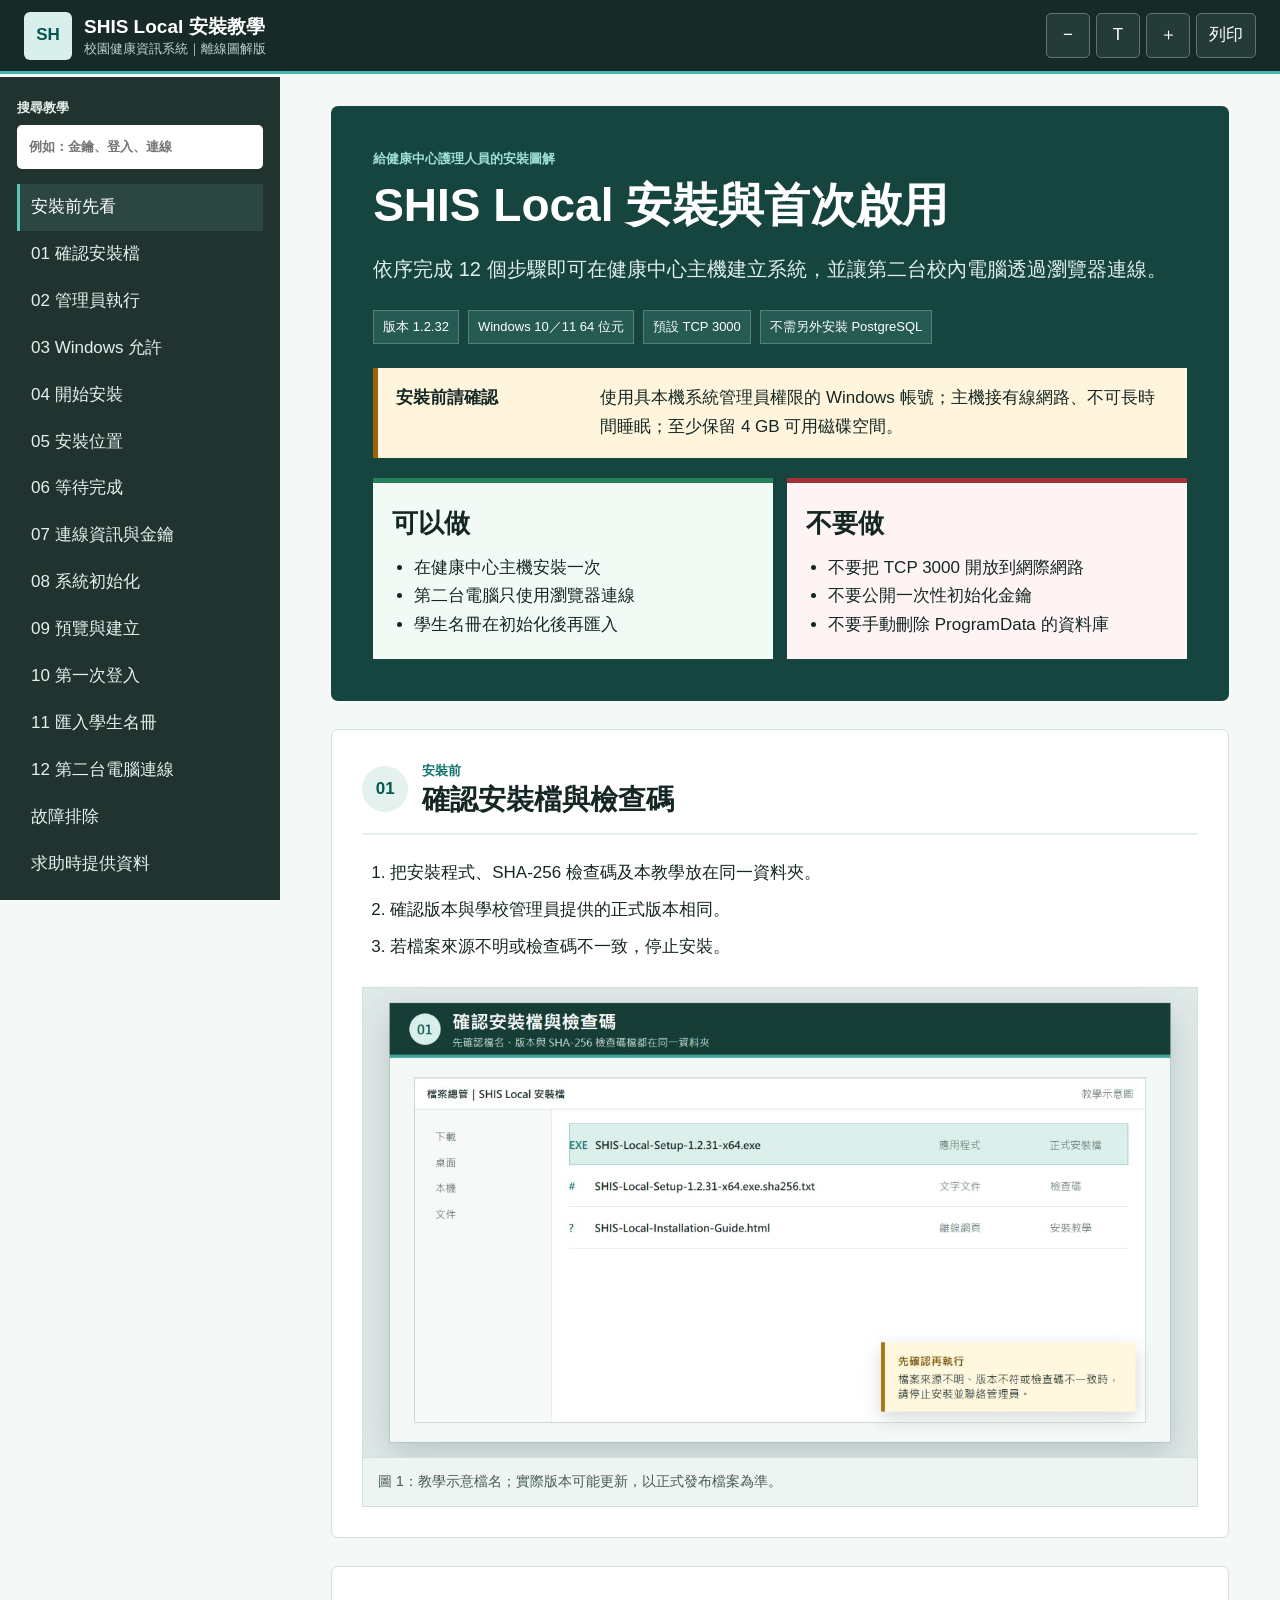
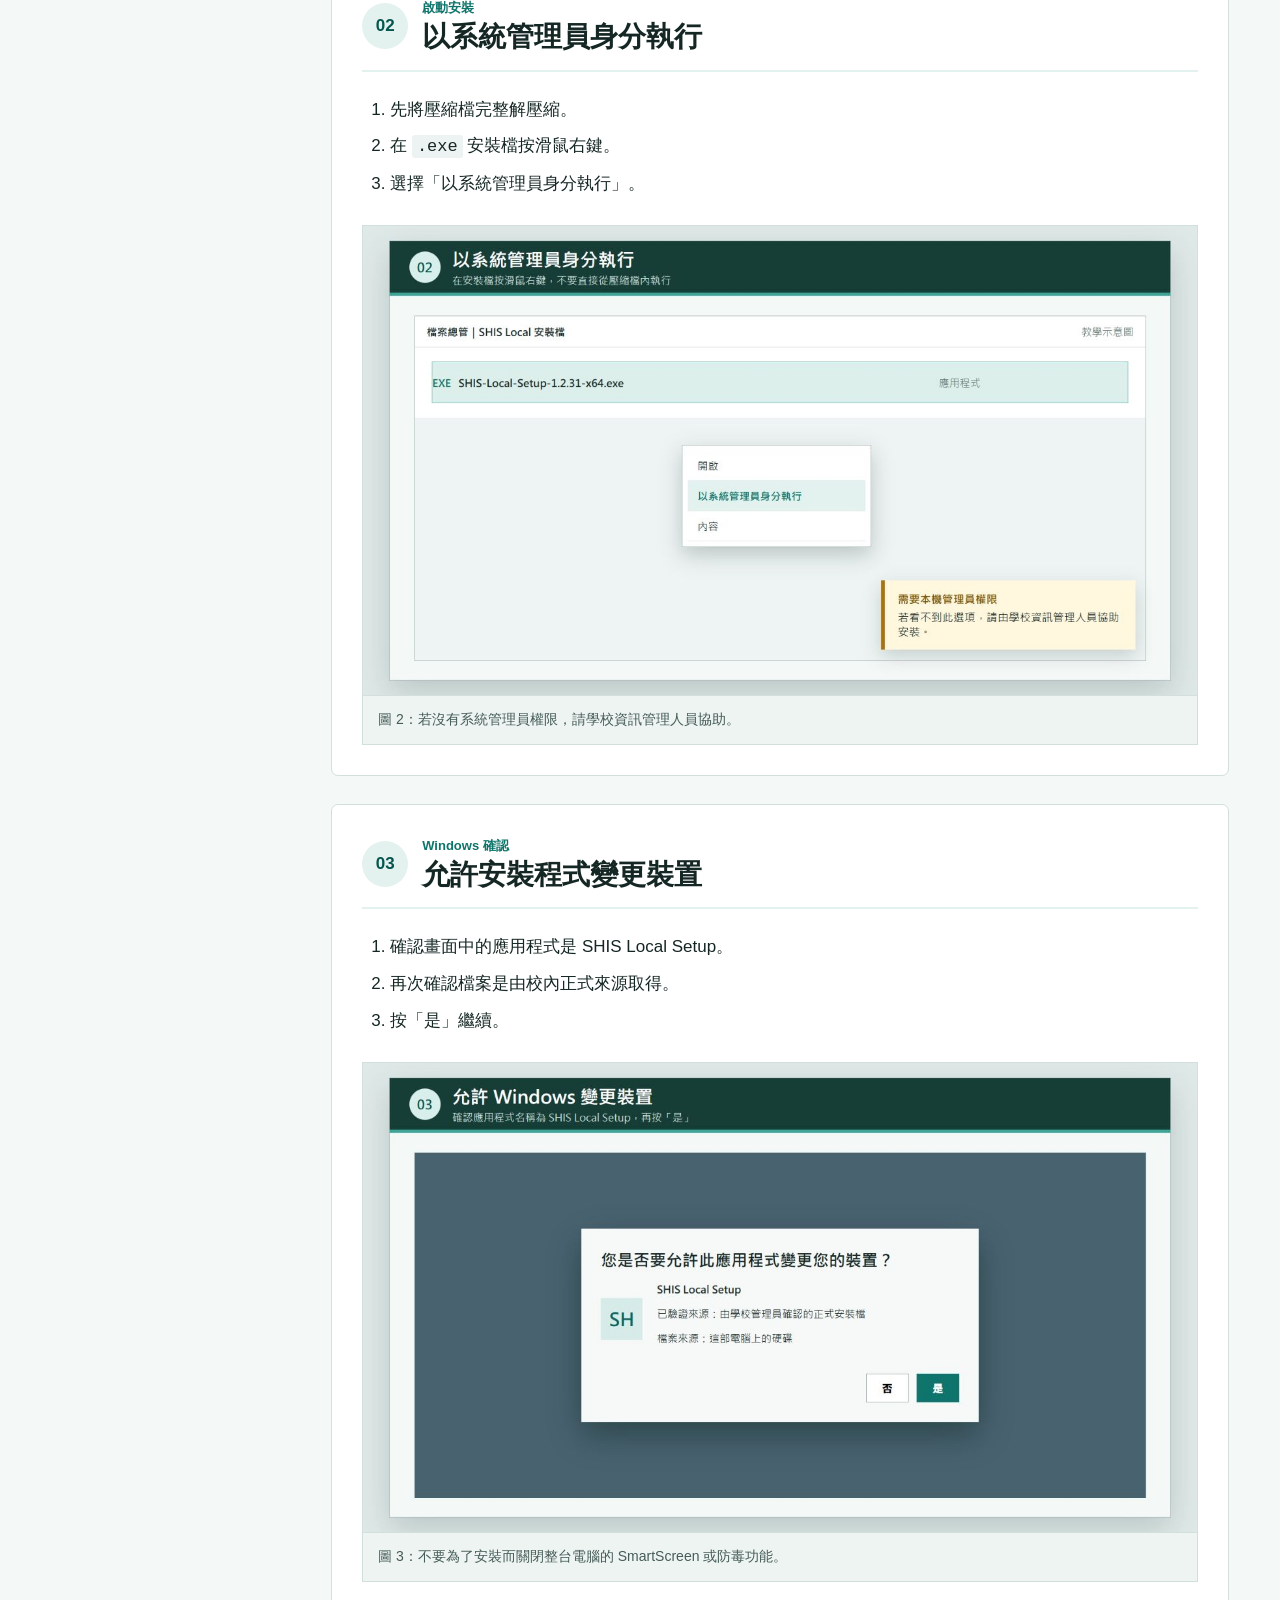
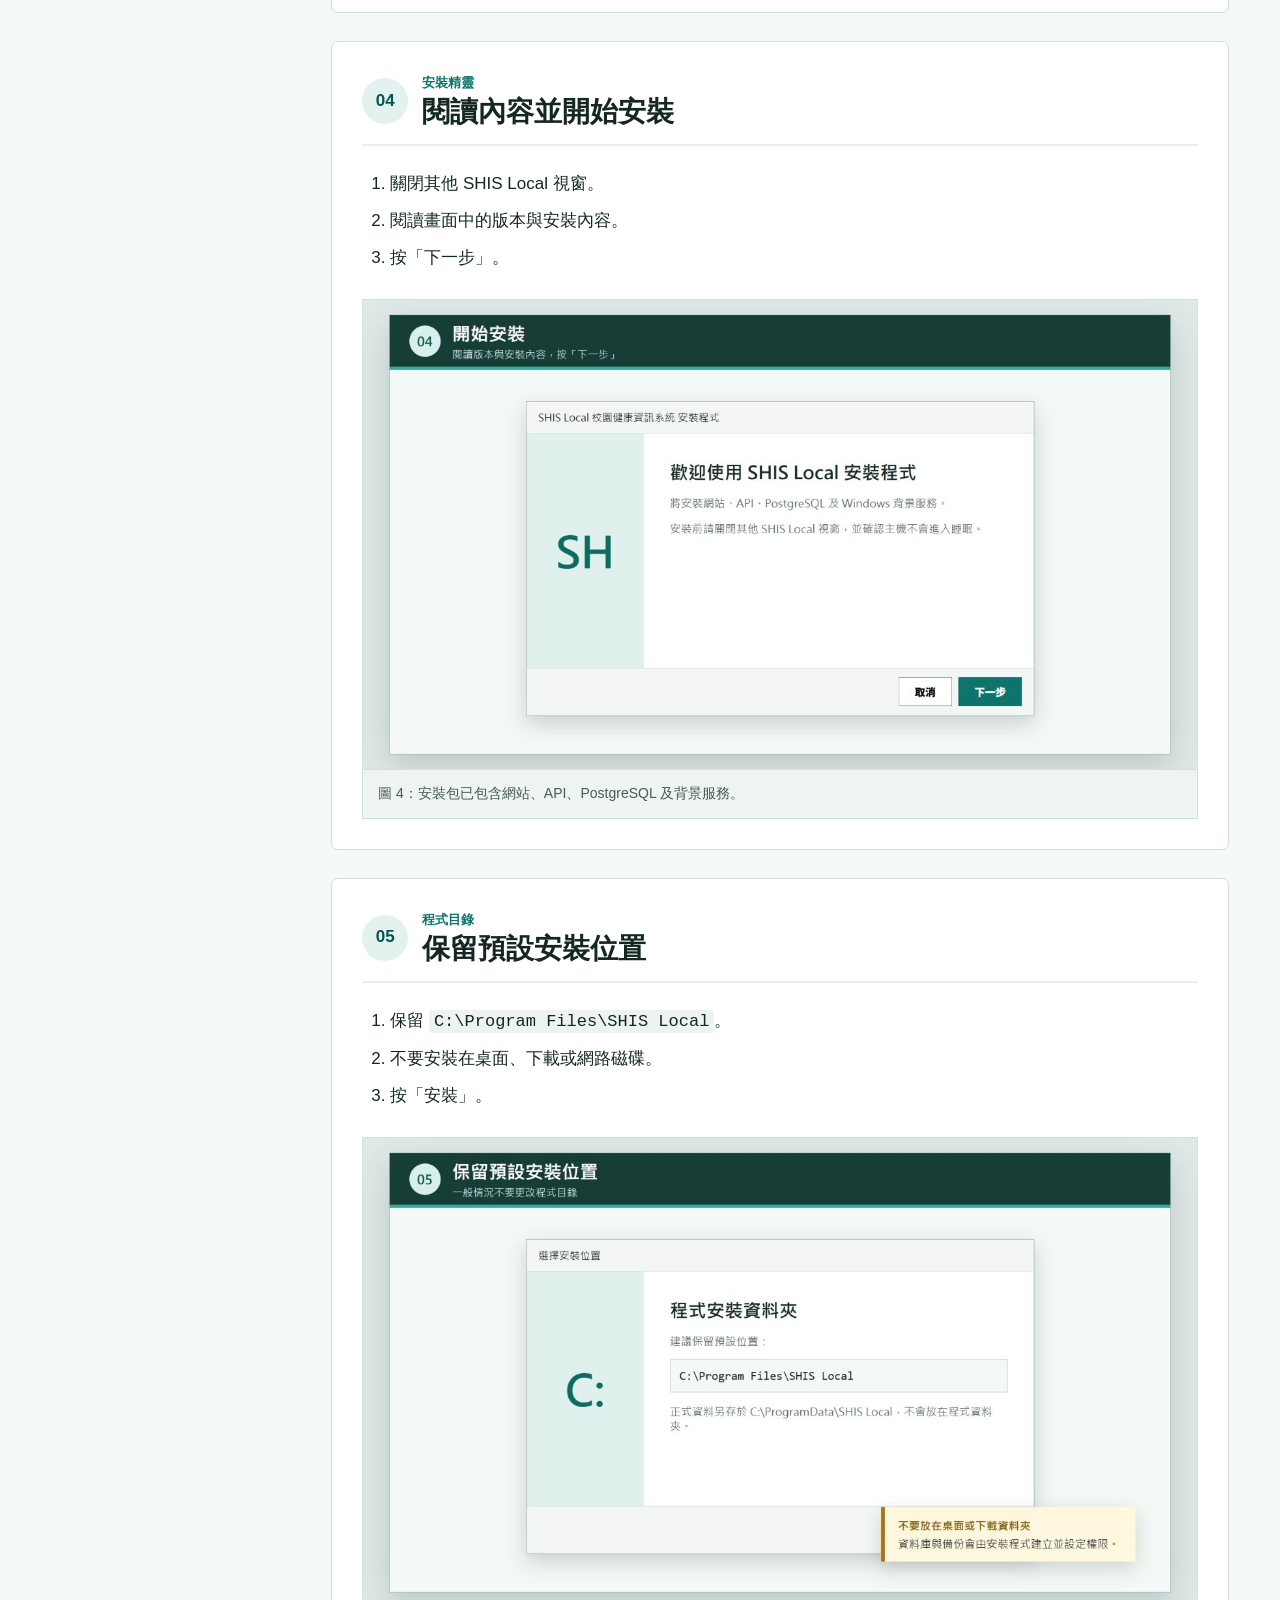
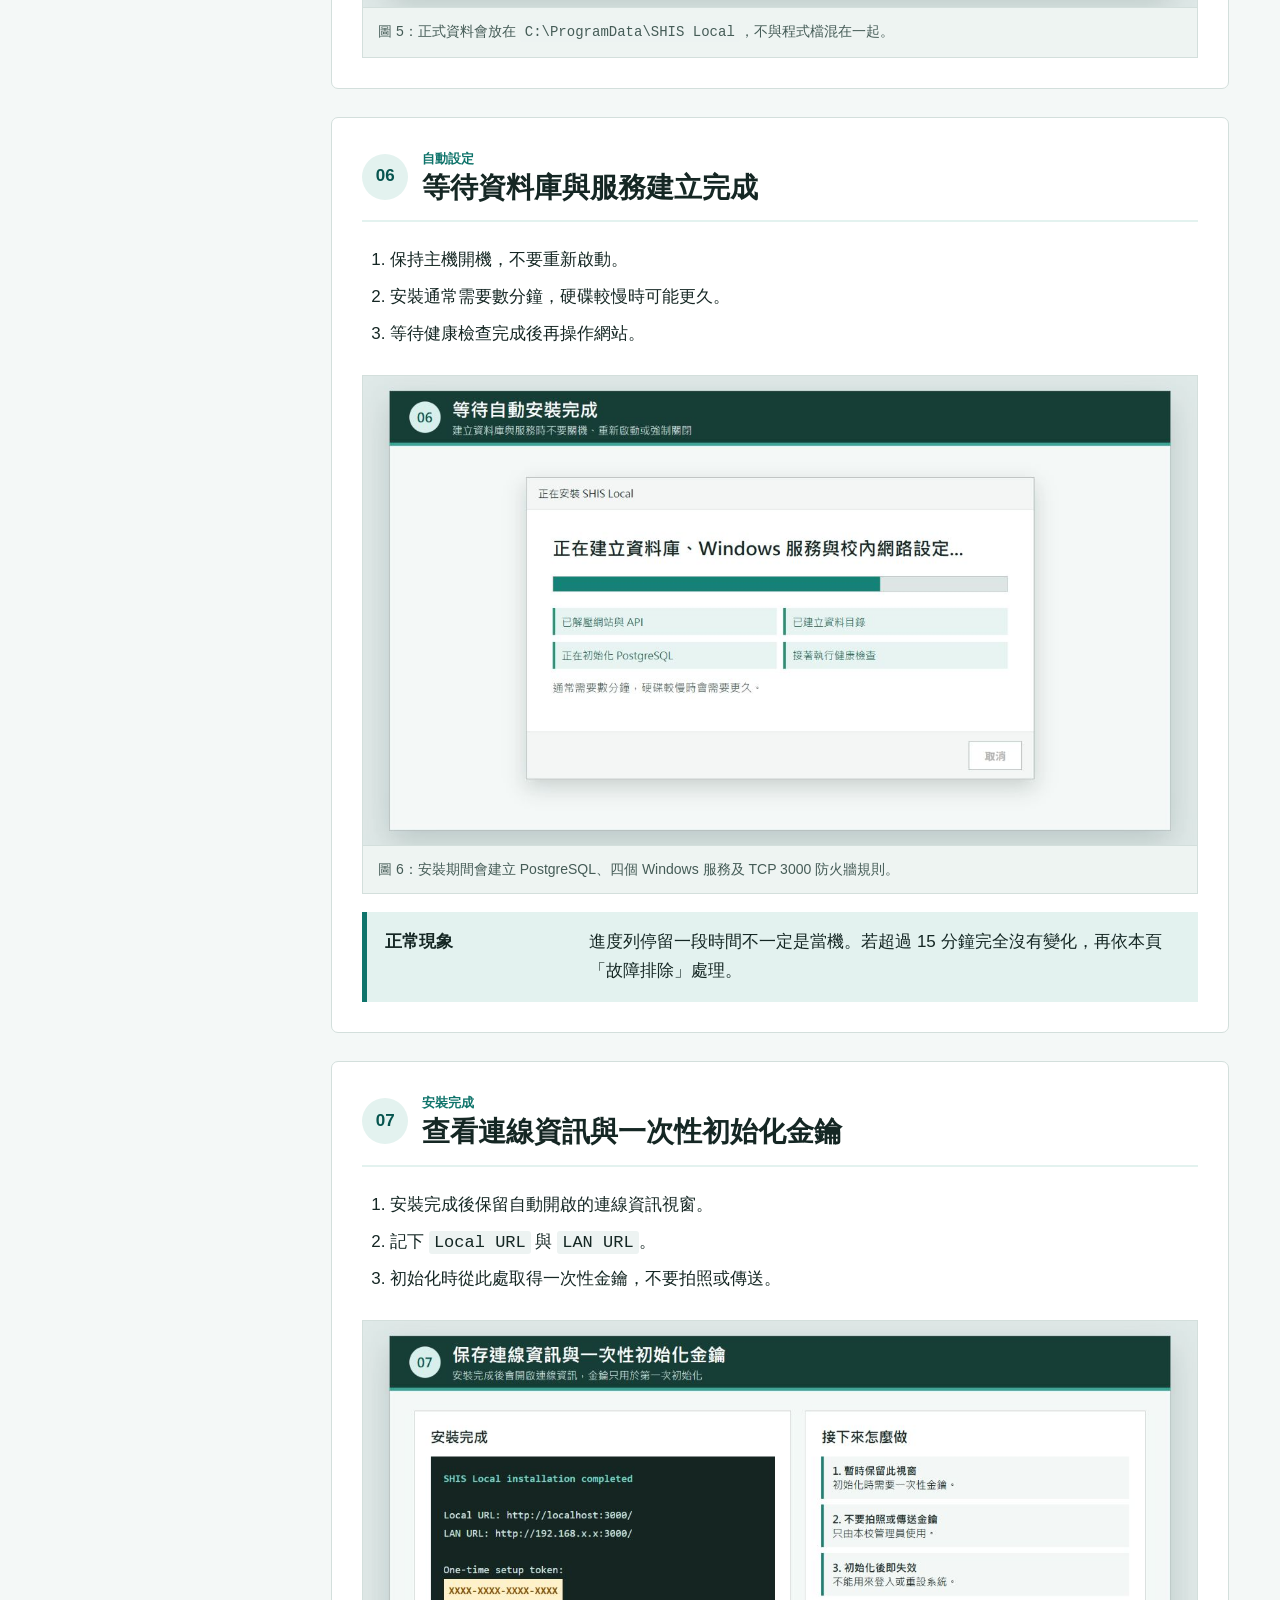
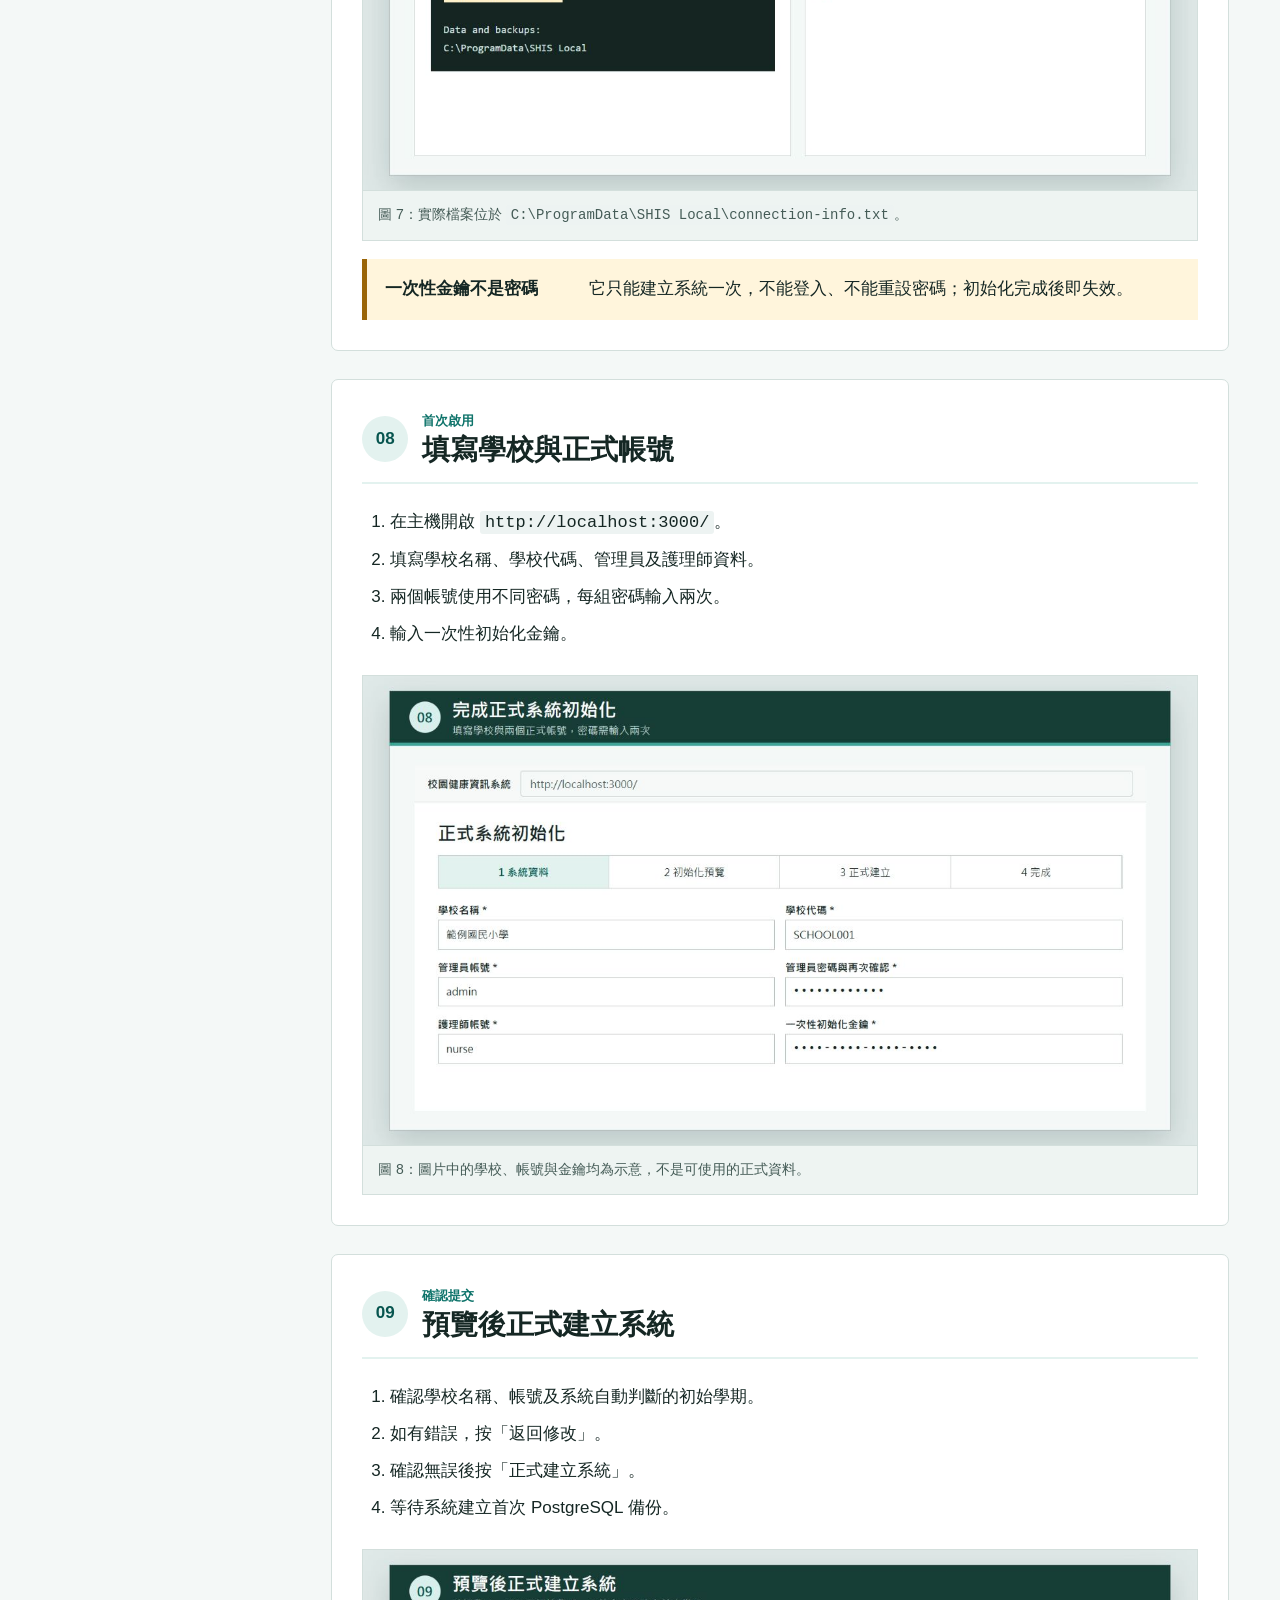
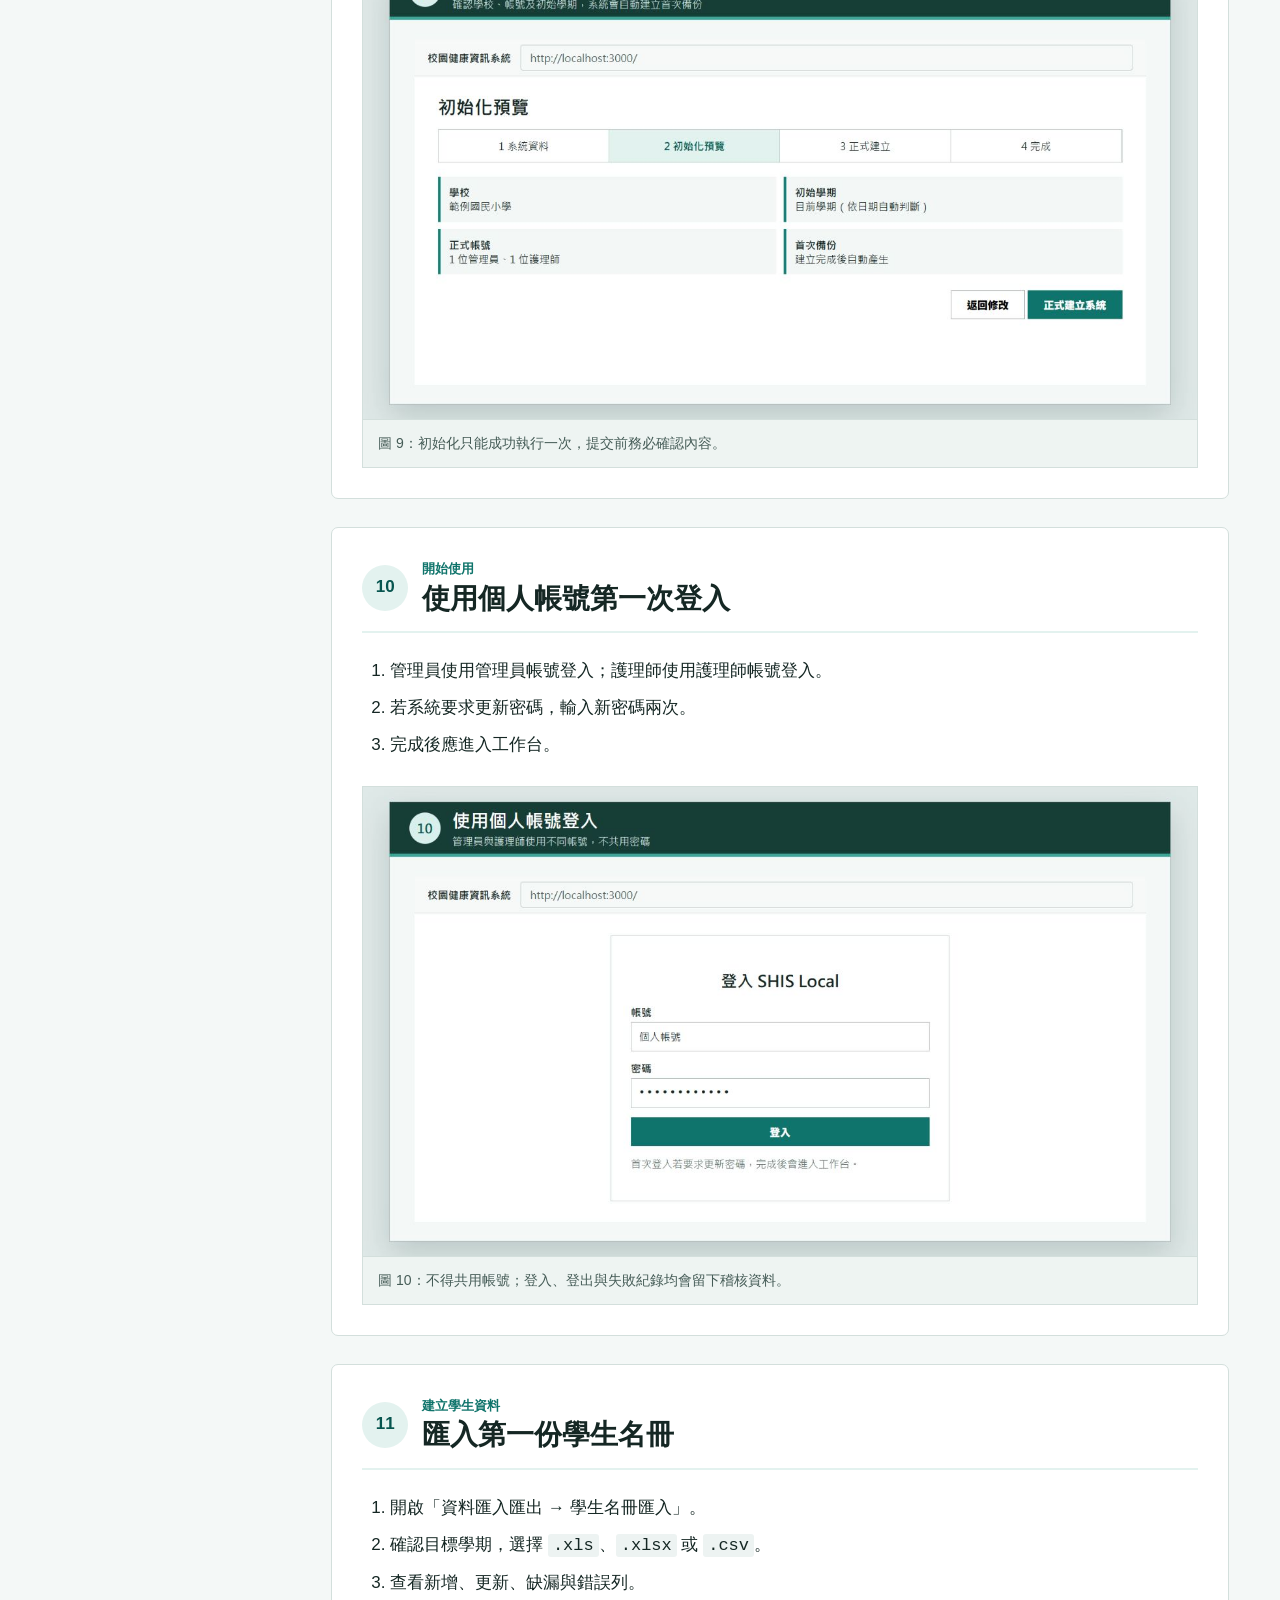
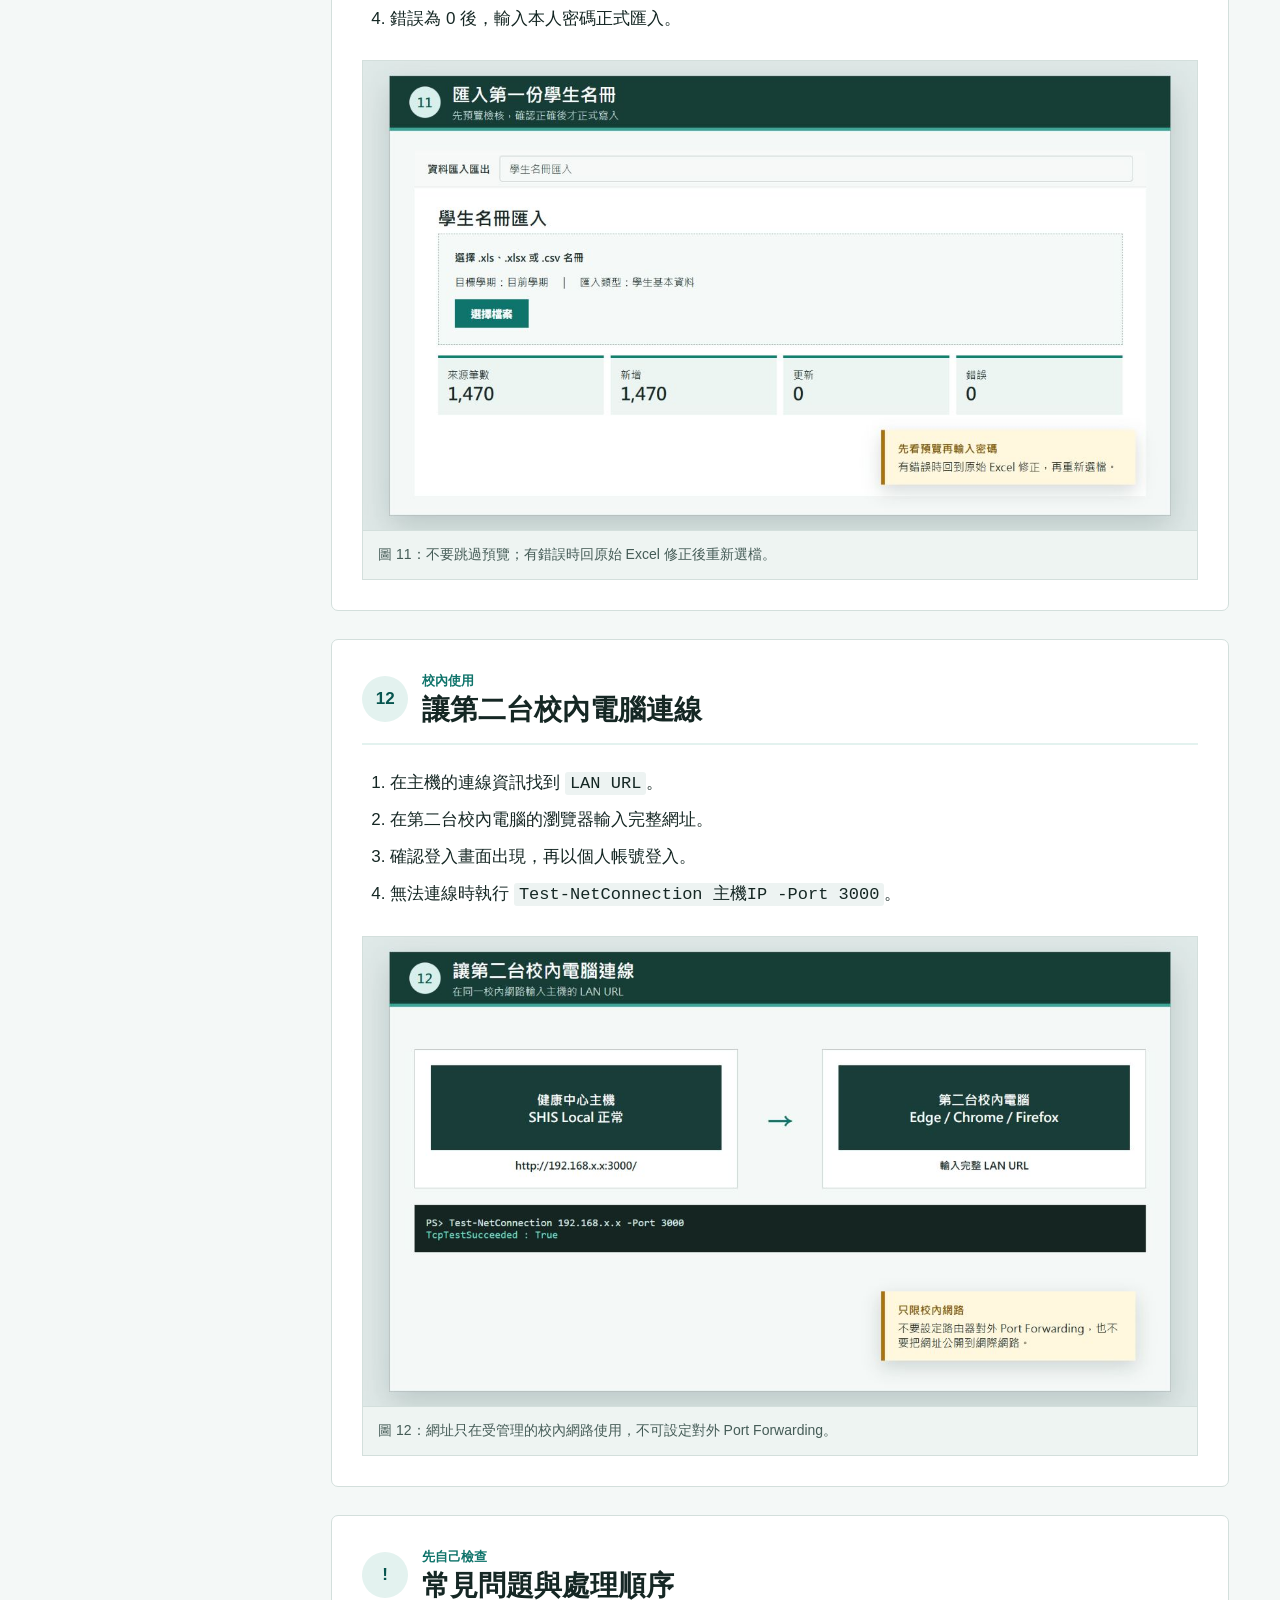
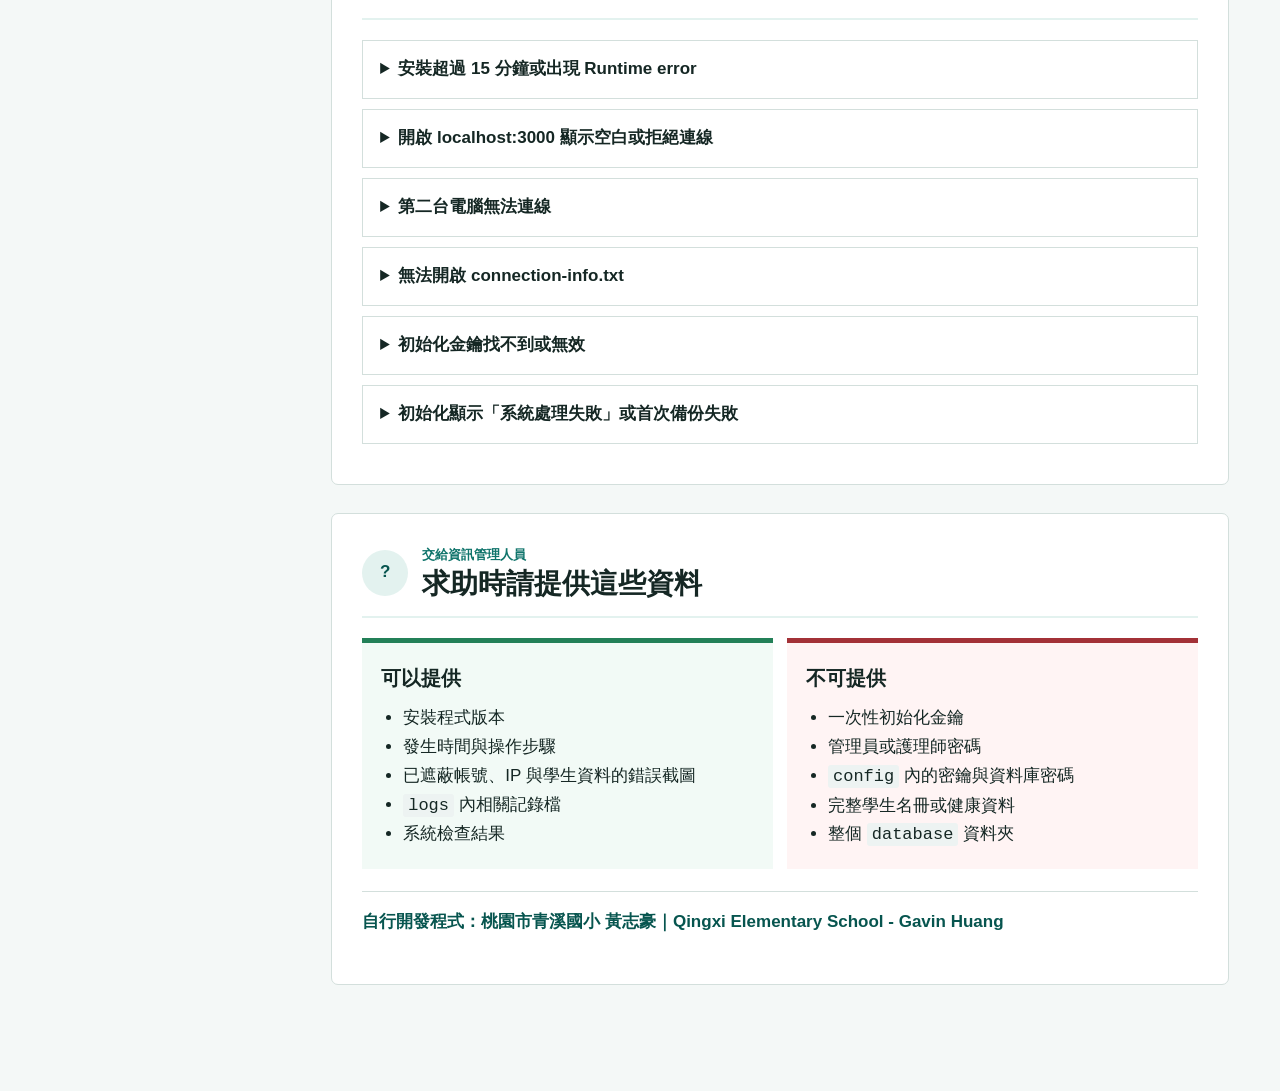
==== commit c4a3cfcb: "Update installation guide for 1.2.32" ====
--- a/install/index.html
+++ b/install/index.html
@@ -48,7 +48,7 @@
         <p class="eyebrow">給健康中心護理人員的安裝圖解</p>
         <h1>SHIS Local 安裝與首次啟用</h1>
         <p class="lead">依序完成 12 個步驟即可在健康中心主機建立系統，並讓第二台校內電腦透過瀏覽器連線。</p>
-        <div class="hero-status"><span>版本 1.2.31</span><span>Windows 10／11 64 位元</span><span>預設 TCP 3000</span><span>不需另外安裝 PostgreSQL</span></div>
+        <div class="hero-status"><span>版本 1.2.32</span><span>Windows 10／11 64 位元</span><span>預設 TCP 3000</span><span>不需另外安裝 PostgreSQL</span></div>
         <div class="callout warning"><strong>安裝前請確認</strong><span>使用具本機系統管理員權限的 Windows 帳號；主機接有線網路、不可長時間睡眠；至少保留 4 GB 可用磁碟空間。</span></div>
         <div class="do-dont">
           <article><h2>可以做</h2><ul><li>在健康中心主機安裝一次</li><li>第二台電腦只使用瀏覽器連線</li><li>學生名冊在初始化後再匯入</li></ul></article>
@@ -130,13 +130,14 @@
         <figure><img src="assets/screenshots/12-lan-connection.png" alt="健康中心主機與第二台校內電腦透過 TCP 3000 連線示意圖"><figcaption>圖 12：網址只在受管理的校內網路使用，不可設定對外 Port Forwarding。</figcaption></figure>
       </section>
 
-      <section id="troubleshooting" class="guide-section" data-keywords="錯誤 空白 無法連線 runtime error logs 服務 防火牆">
+      <section id="troubleshooting" class="guide-section" data-keywords="錯誤 空白 無法連線 runtime error logs 服務 防火牆 初始化 備份 要求編號">
         <div class="section-title"><span>!</span><div><p>先自己檢查</p><h2>常見問題與處理順序</h2></div></div>
         <details><summary>安裝超過 15 分鐘或出現 Runtime error</summary><p>不要重複安裝多次。記下錯誤碼，確認 <code>C:\ProgramData\SHIS Local\logs\install.log</code> 是否存在，再由資訊管理人員檢查 TCP 3000 是否被占用。</p></details>
         <details><summary>開啟 localhost:3000 顯示空白或拒絕連線</summary><p>先等待主機開機後 1 至 2 分鐘，再從開始功能表執行「SHIS Local 系統檢查」。四個服務應為執行中：SHISLocalPostgreSQL、SHISLocalWeb、SHISLocalApi、SHISLocalGateway。</p></details>
         <details><summary>第二台電腦無法連線</summary><p>確認主機未睡眠、IP 沒有改變、兩台電腦位於可互通的校內網段，且 <code>Test-NetConnection 主機IP -Port 3000</code> 顯示 True。</p></details>
         <details><summary>無法開啟 connection-info.txt</summary><p>請由安裝主機的系統管理員開啟。不要自行變更整個 <code>C:\ProgramData\SHIS Local</code> 資料夾權限，也不要把檔案複製到公開資料夾。</p></details>
         <details><summary>初始化金鑰找不到或無效</summary><p>確認讀取的是同一台主機的 `connection-info.txt`。若系統已初始化，金鑰失效屬正常現象，請直接使用正式帳號登入。</p></details>
+        <details><summary>初始化顯示「系統處理失敗」或首次備份失敗</summary><p>先重新整理一次。若出現登入畫面，表示系統資料已建立，請登入管理員帳號並立即到「資料備份與還原」建立首次備份；若仍停在初始化精靈，1.2.32 會先檢查 PostgreSQL 備份工具與備份目錄，不會在檢查失敗時寫入正式資料。請記下畫面上的要求編號，交由資訊管理人員查看 <code>C:\ProgramData\SHIS Local\logs\SHISApiService.out.log</code> 與 <code>SHISApiService.err.log</code>。</p></details>
       </section>
 
       <section id="support" class="guide-section" data-keywords="求助 技術支援 log 記錄 截圖 個資">
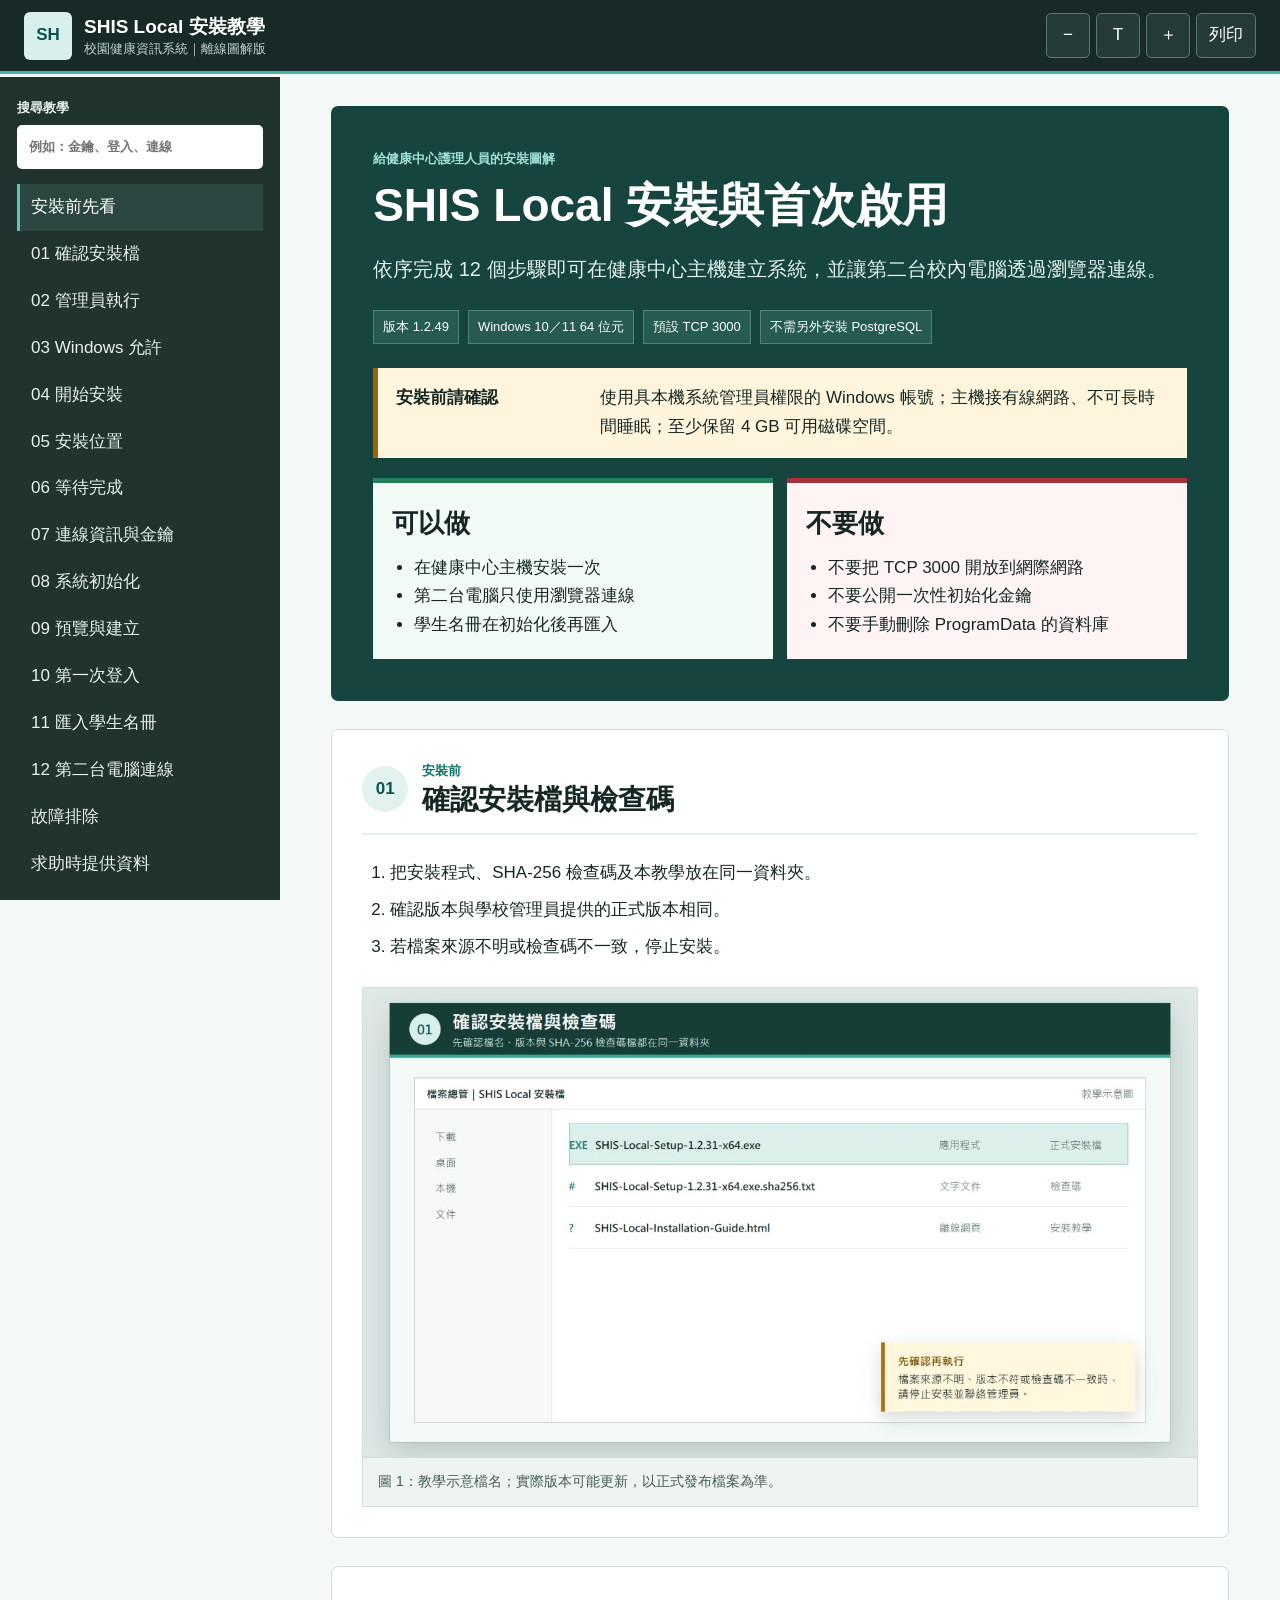
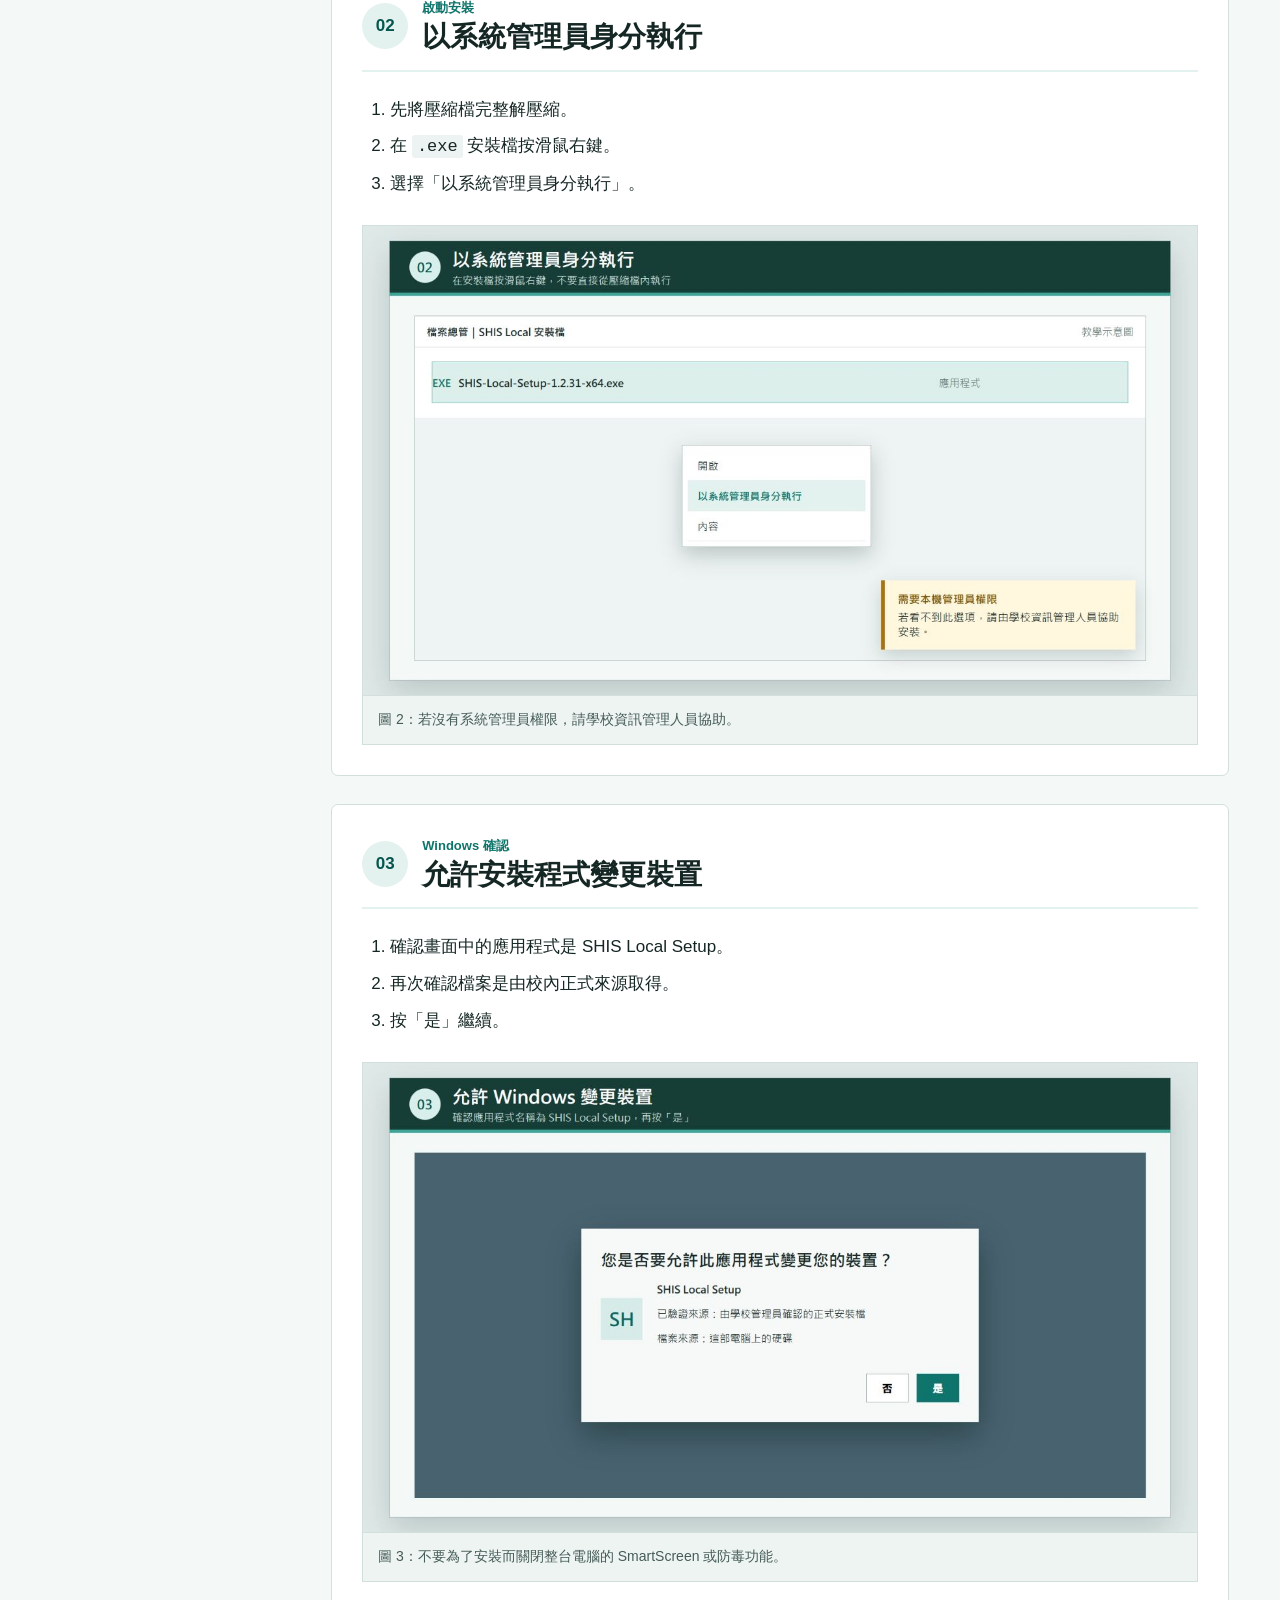
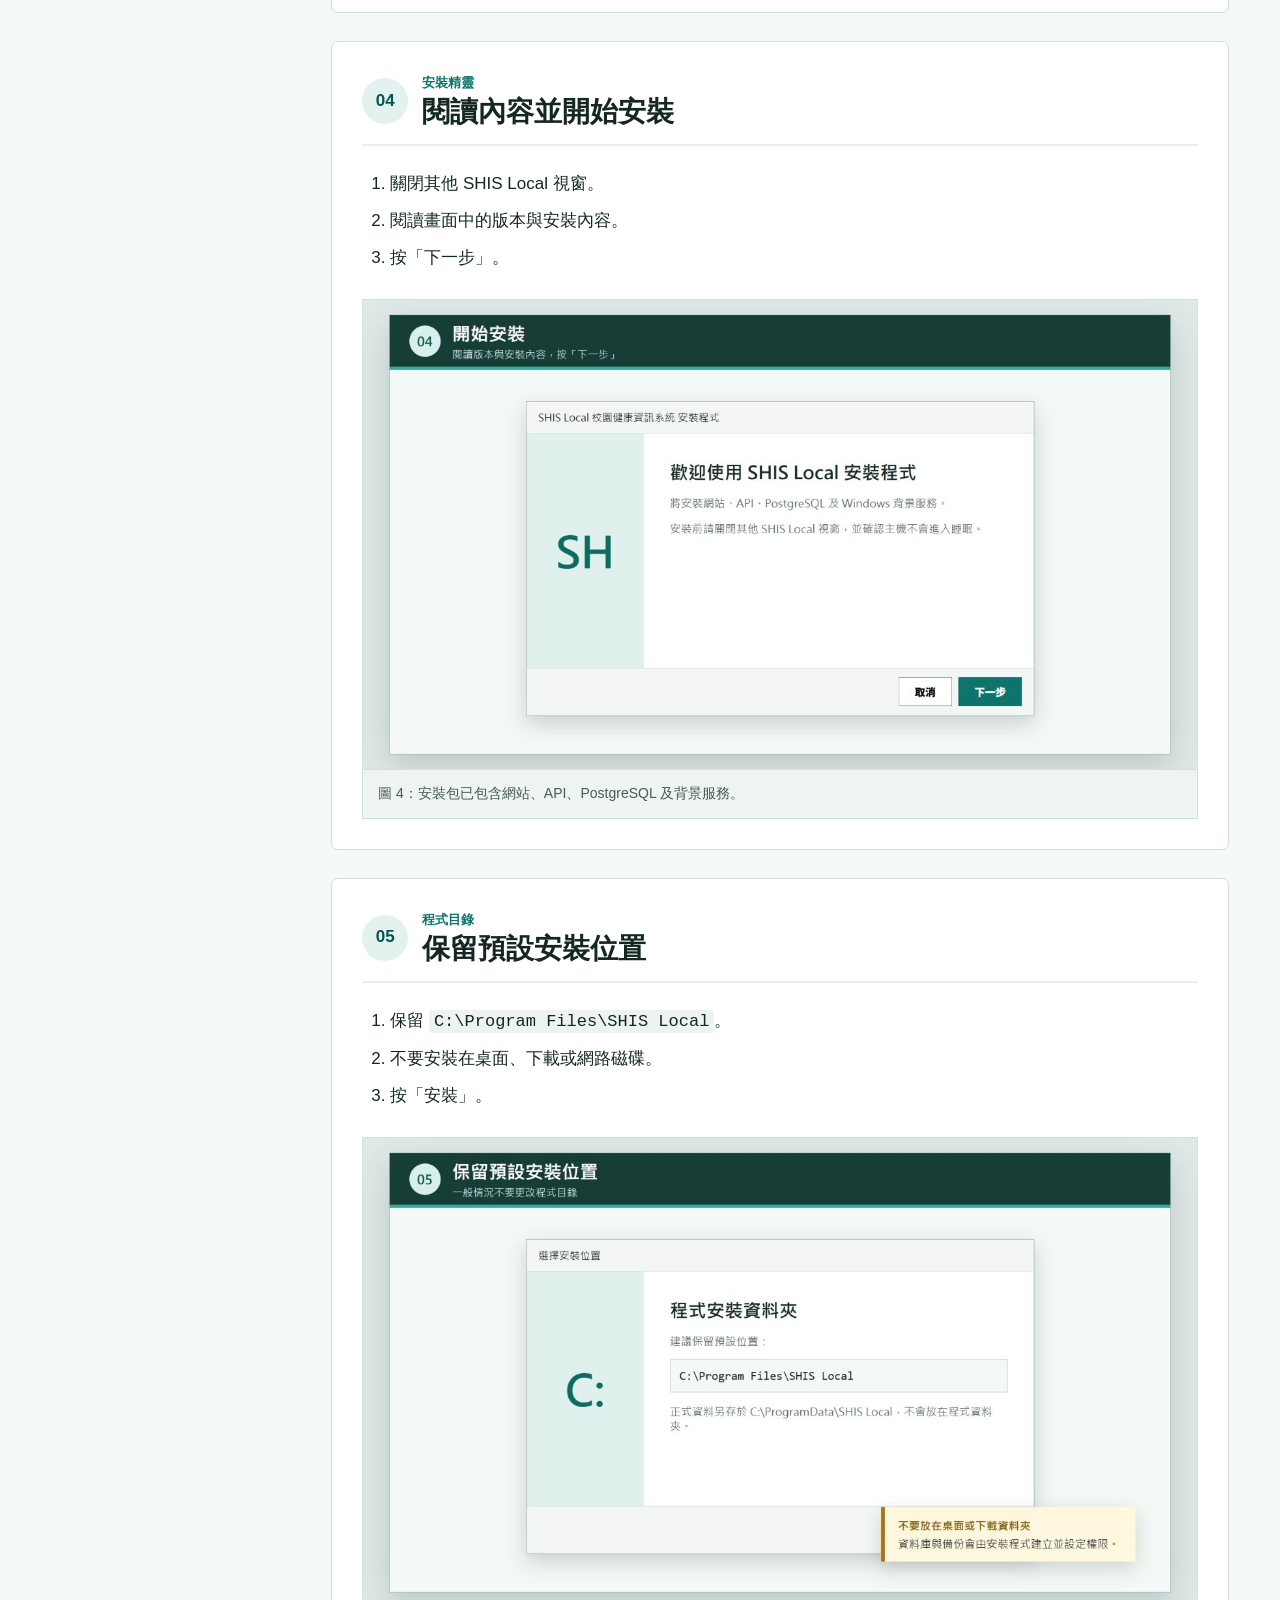
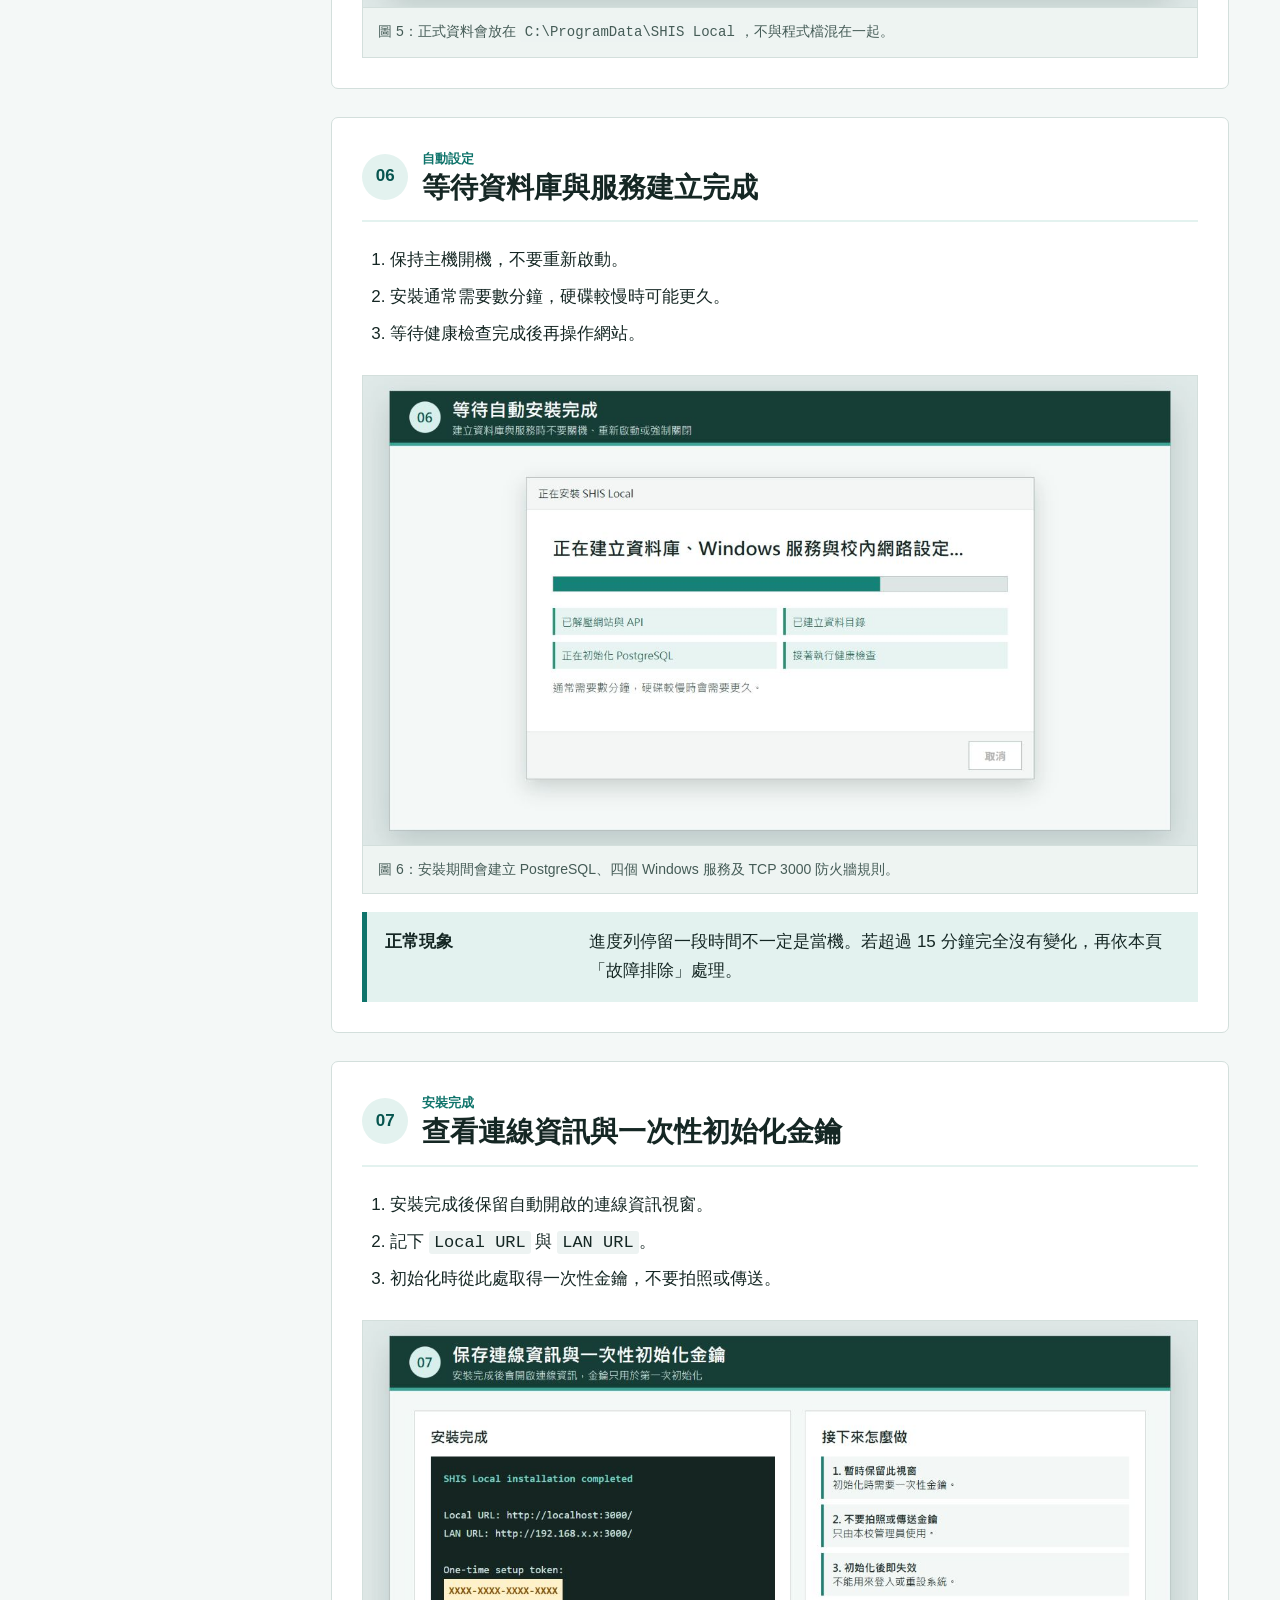
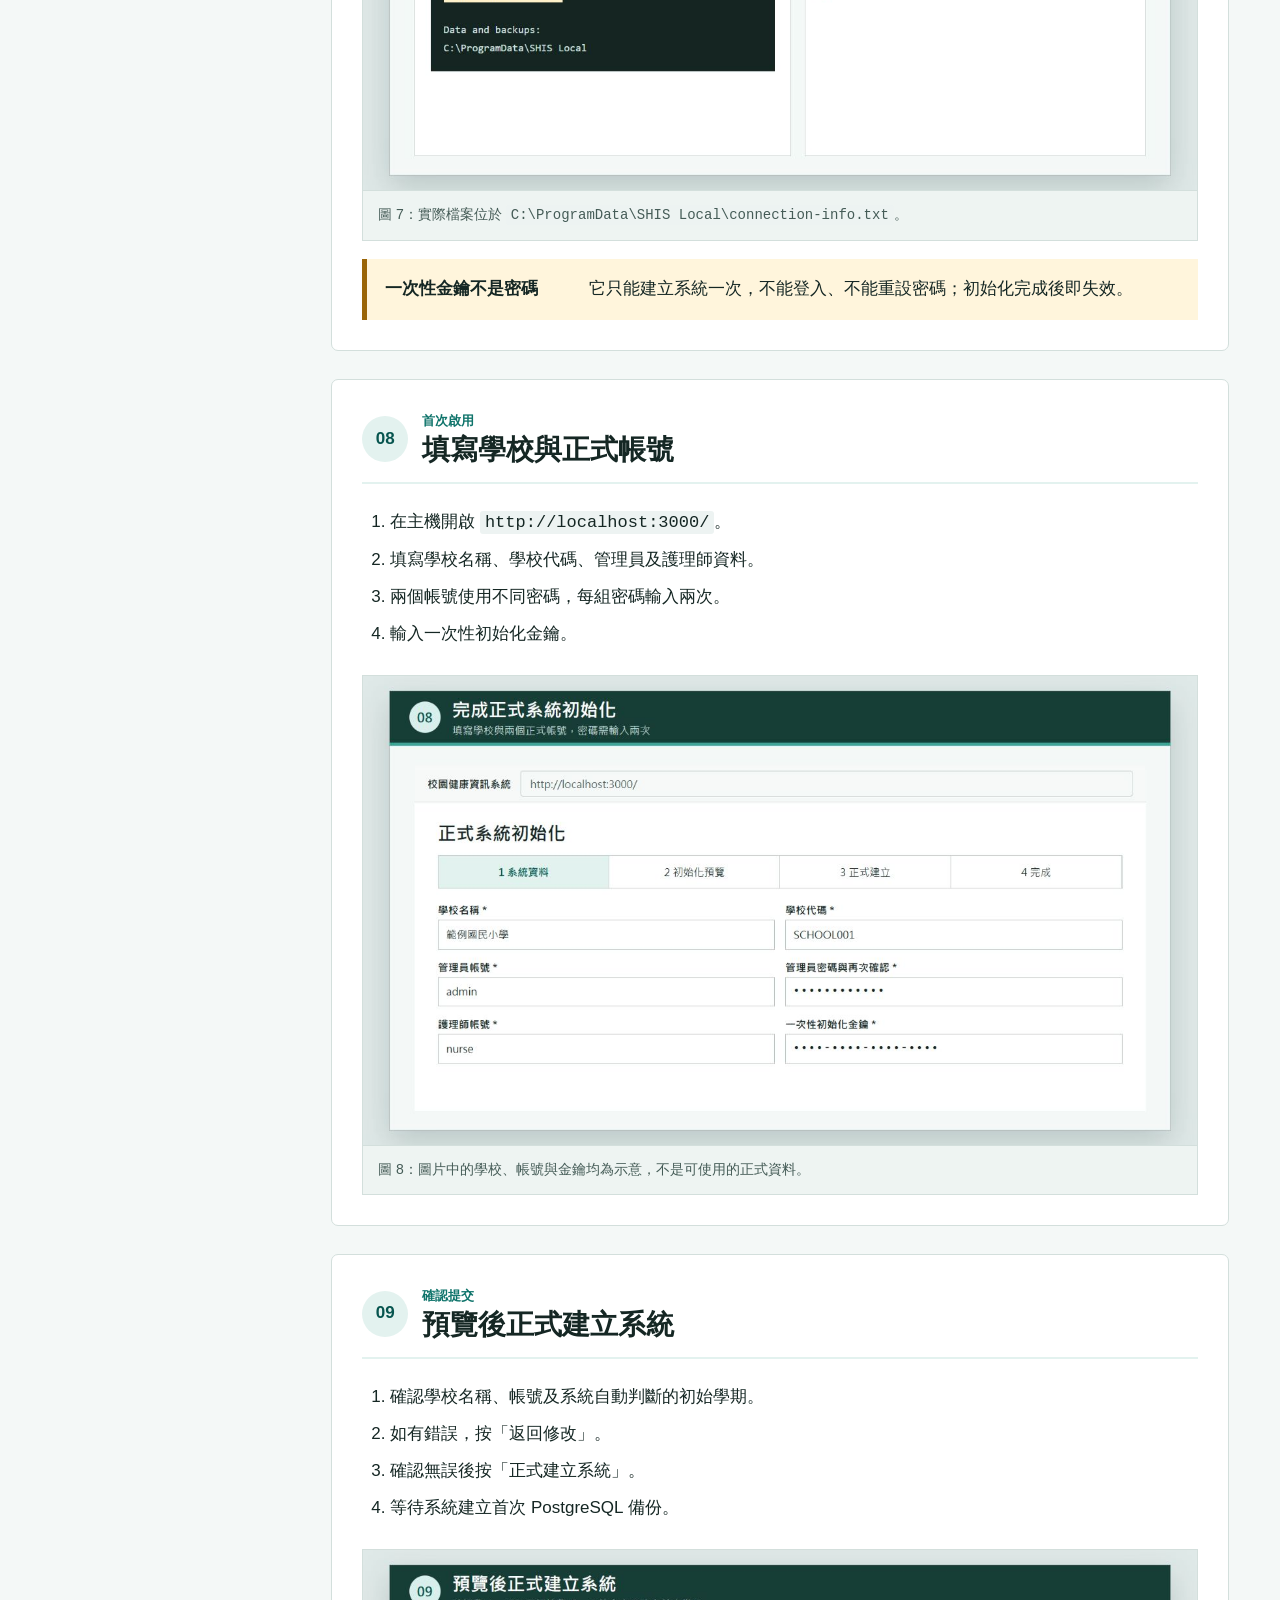
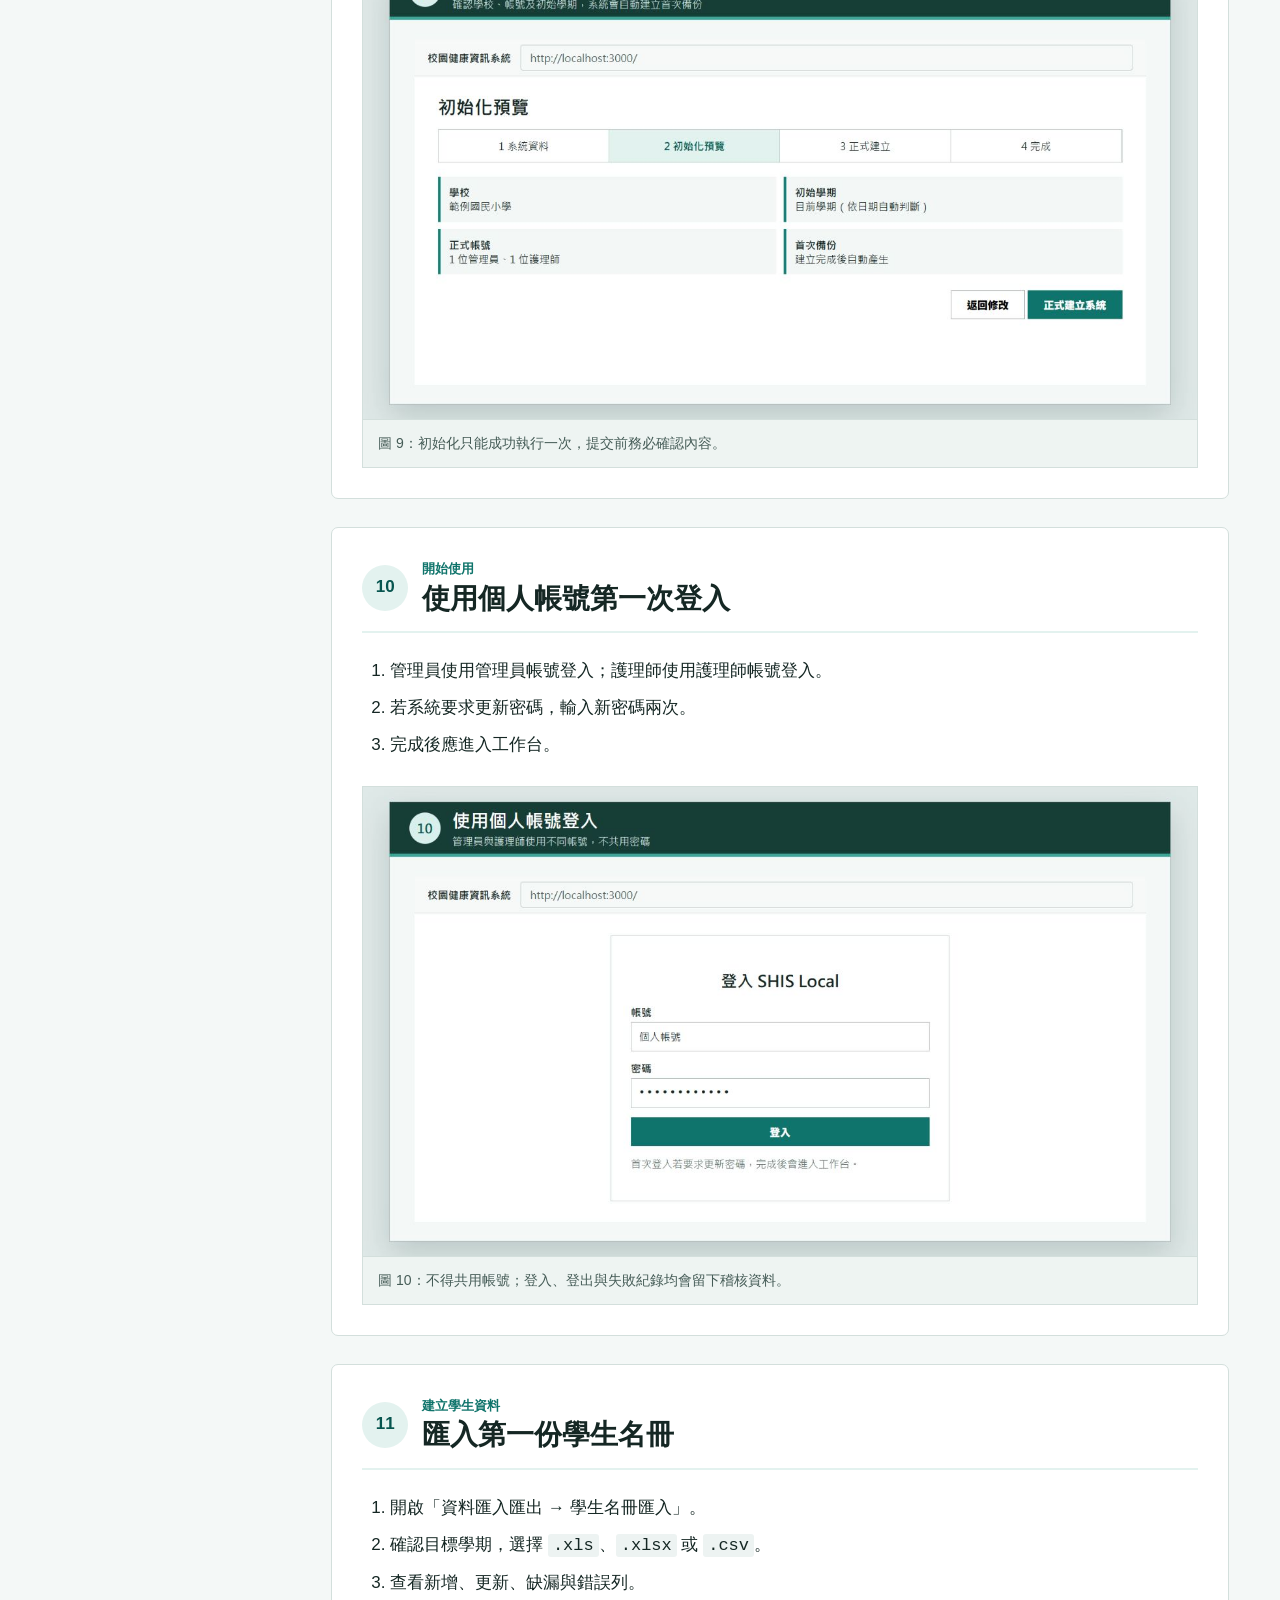
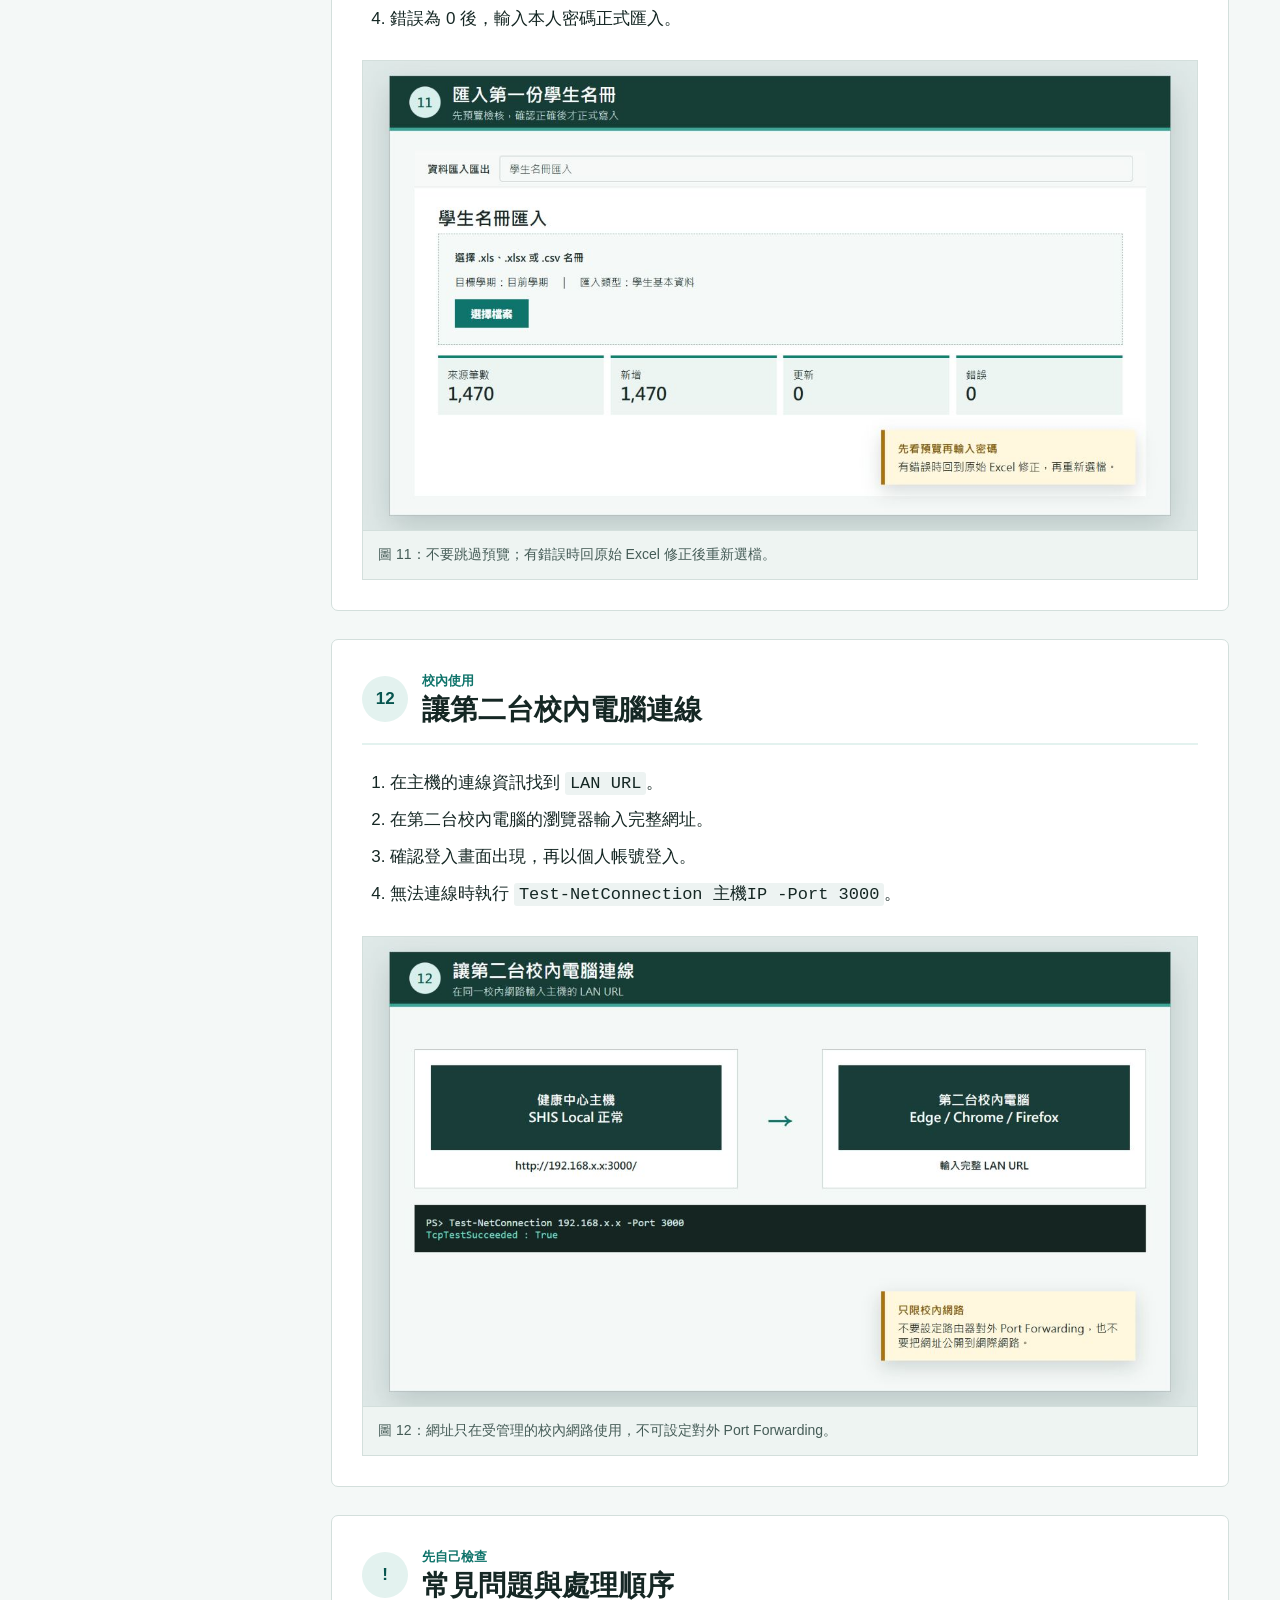
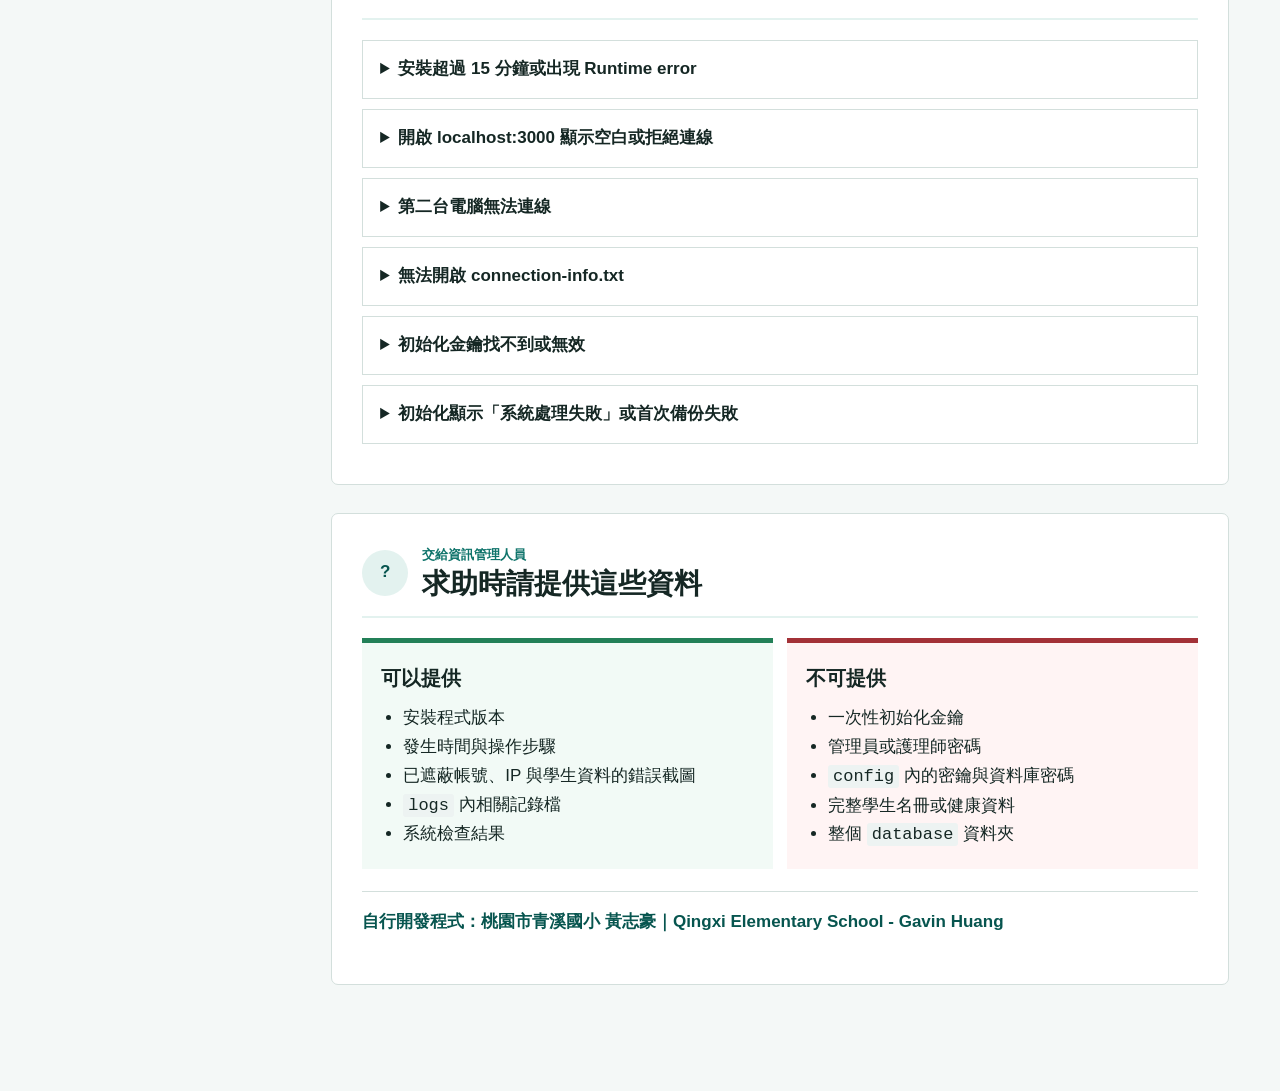
==== commit 9f0123da: "Update manuals for SHIS Local 1.2.49" ====
--- a/install/index.html
+++ b/install/index.html
@@ -48,7 +48,7 @@
         <p class="eyebrow">給健康中心護理人員的安裝圖解</p>
         <h1>SHIS Local 安裝與首次啟用</h1>
         <p class="lead">依序完成 12 個步驟即可在健康中心主機建立系統，並讓第二台校內電腦透過瀏覽器連線。</p>
-        <div class="hero-status"><span>版本 1.2.32</span><span>Windows 10／11 64 位元</span><span>預設 TCP 3000</span><span>不需另外安裝 PostgreSQL</span></div>
+        <div class="hero-status"><span>版本 1.2.49</span><span>Windows 10／11 64 位元</span><span>預設 TCP 3000</span><span>不需另外安裝 PostgreSQL</span></div>
         <div class="callout warning"><strong>安裝前請確認</strong><span>使用具本機系統管理員權限的 Windows 帳號；主機接有線網路、不可長時間睡眠；至少保留 4 GB 可用磁碟空間。</span></div>
         <div class="do-dont">
           <article><h2>可以做</h2><ul><li>在健康中心主機安裝一次</li><li>第二台電腦只使用瀏覽器連線</li><li>學生名冊在初始化後再匯入</li></ul></article>
@@ -137,7 +137,7 @@
         <details><summary>第二台電腦無法連線</summary><p>確認主機未睡眠、IP 沒有改變、兩台電腦位於可互通的校內網段，且 <code>Test-NetConnection 主機IP -Port 3000</code> 顯示 True。</p></details>
         <details><summary>無法開啟 connection-info.txt</summary><p>請由安裝主機的系統管理員開啟。不要自行變更整個 <code>C:\ProgramData\SHIS Local</code> 資料夾權限，也不要把檔案複製到公開資料夾。</p></details>
         <details><summary>初始化金鑰找不到或無效</summary><p>確認讀取的是同一台主機的 `connection-info.txt`。若系統已初始化，金鑰失效屬正常現象，請直接使用正式帳號登入。</p></details>
-        <details><summary>初始化顯示「系統處理失敗」或首次備份失敗</summary><p>先重新整理一次。若出現登入畫面，表示系統資料已建立，請登入管理員帳號並立即到「資料備份與還原」建立首次備份；若仍停在初始化精靈，1.2.32 會先檢查 PostgreSQL 備份工具與備份目錄，不會在檢查失敗時寫入正式資料。請記下畫面上的要求編號，交由資訊管理人員查看 <code>C:\ProgramData\SHIS Local\logs\SHISApiService.out.log</code> 與 <code>SHISApiService.err.log</code>。</p></details>
+        <details><summary>初始化顯示「系統處理失敗」或首次備份失敗</summary><p>先重新整理一次。若出現登入畫面，表示系統資料已建立，請登入管理員帳號並立即到「資料備份與還原」建立首次備份；若仍停在初始化精靈，系統會先檢查 PostgreSQL 備份工具與備份目錄，不會在檢查失敗時寫入正式資料。請記下畫面上的要求編號，交由資訊管理人員查看 <code>C:\ProgramData\SHIS Local\logs\SHISApiService.out.log</code> 與 <code>SHISApiService.err.log</code>。</p></details>
       </section>
 
       <section id="support" class="guide-section" data-keywords="求助 技術支援 log 記錄 截圖 個資">
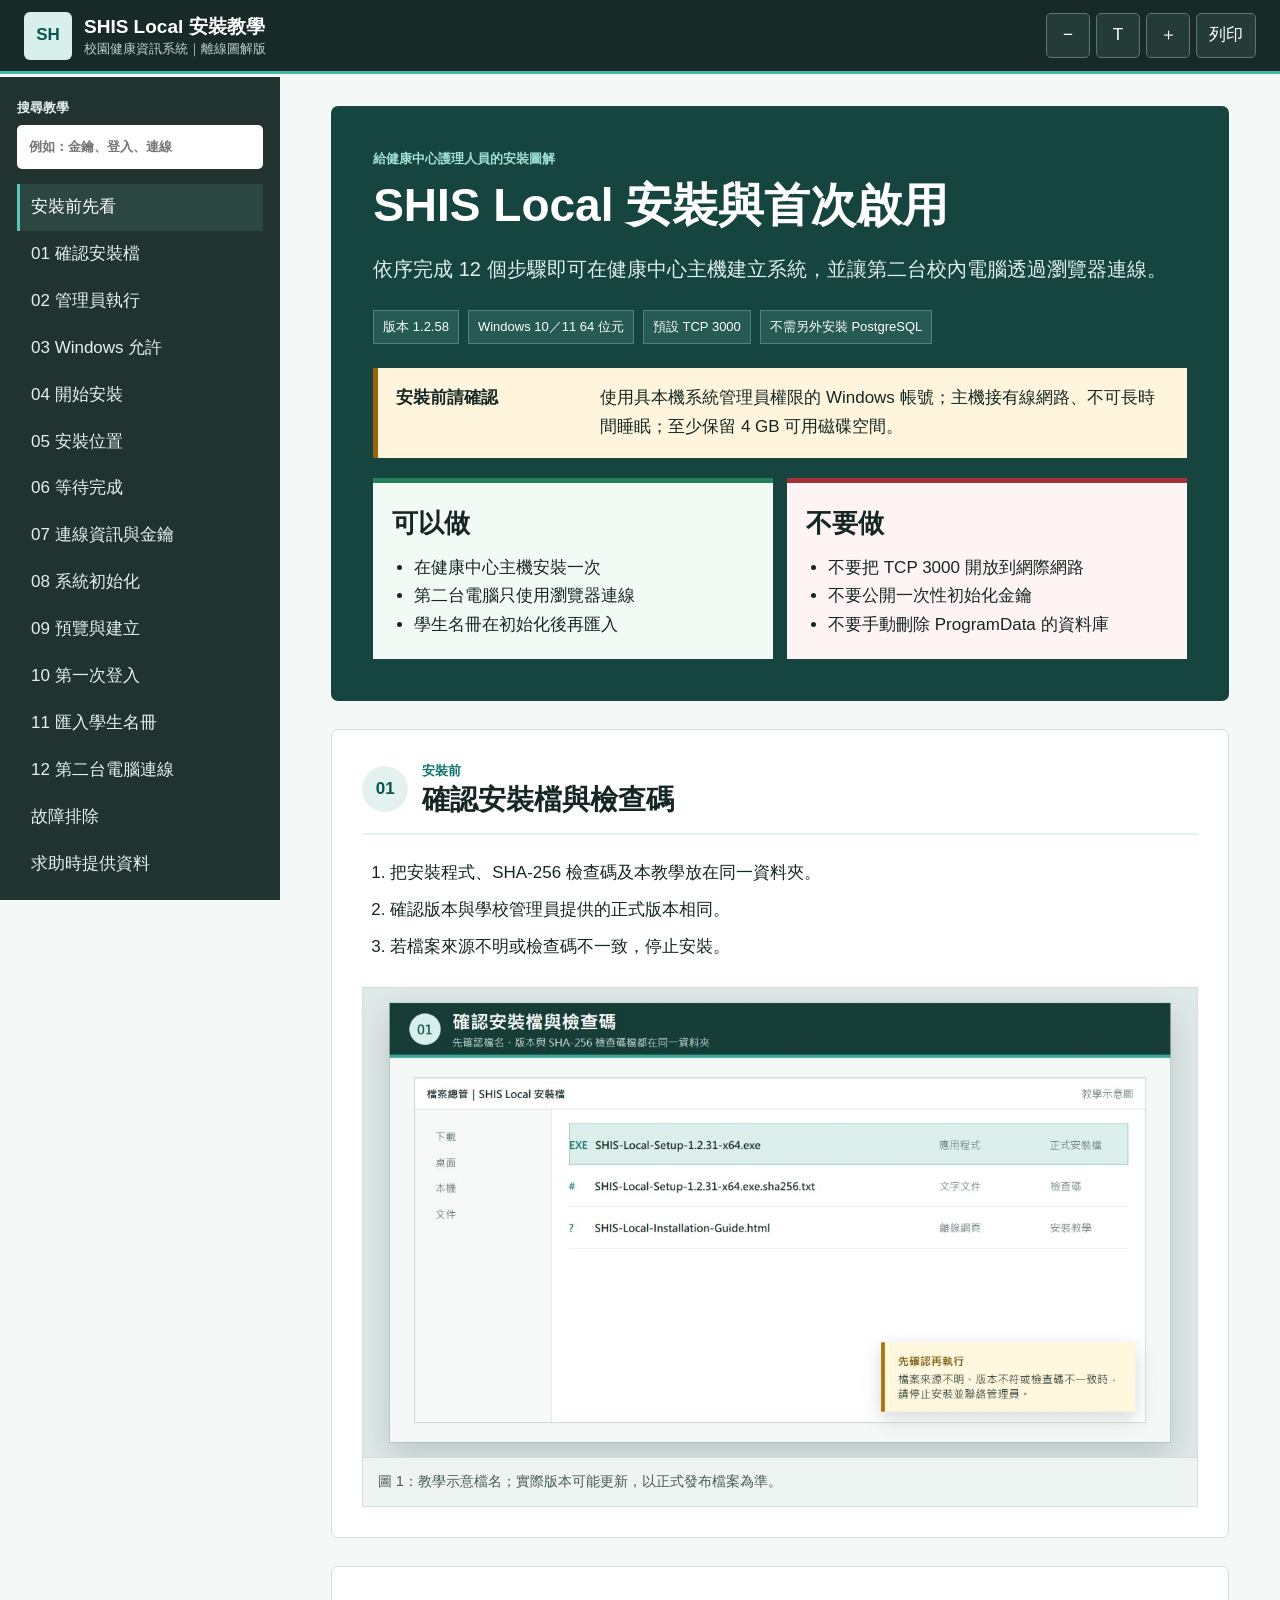
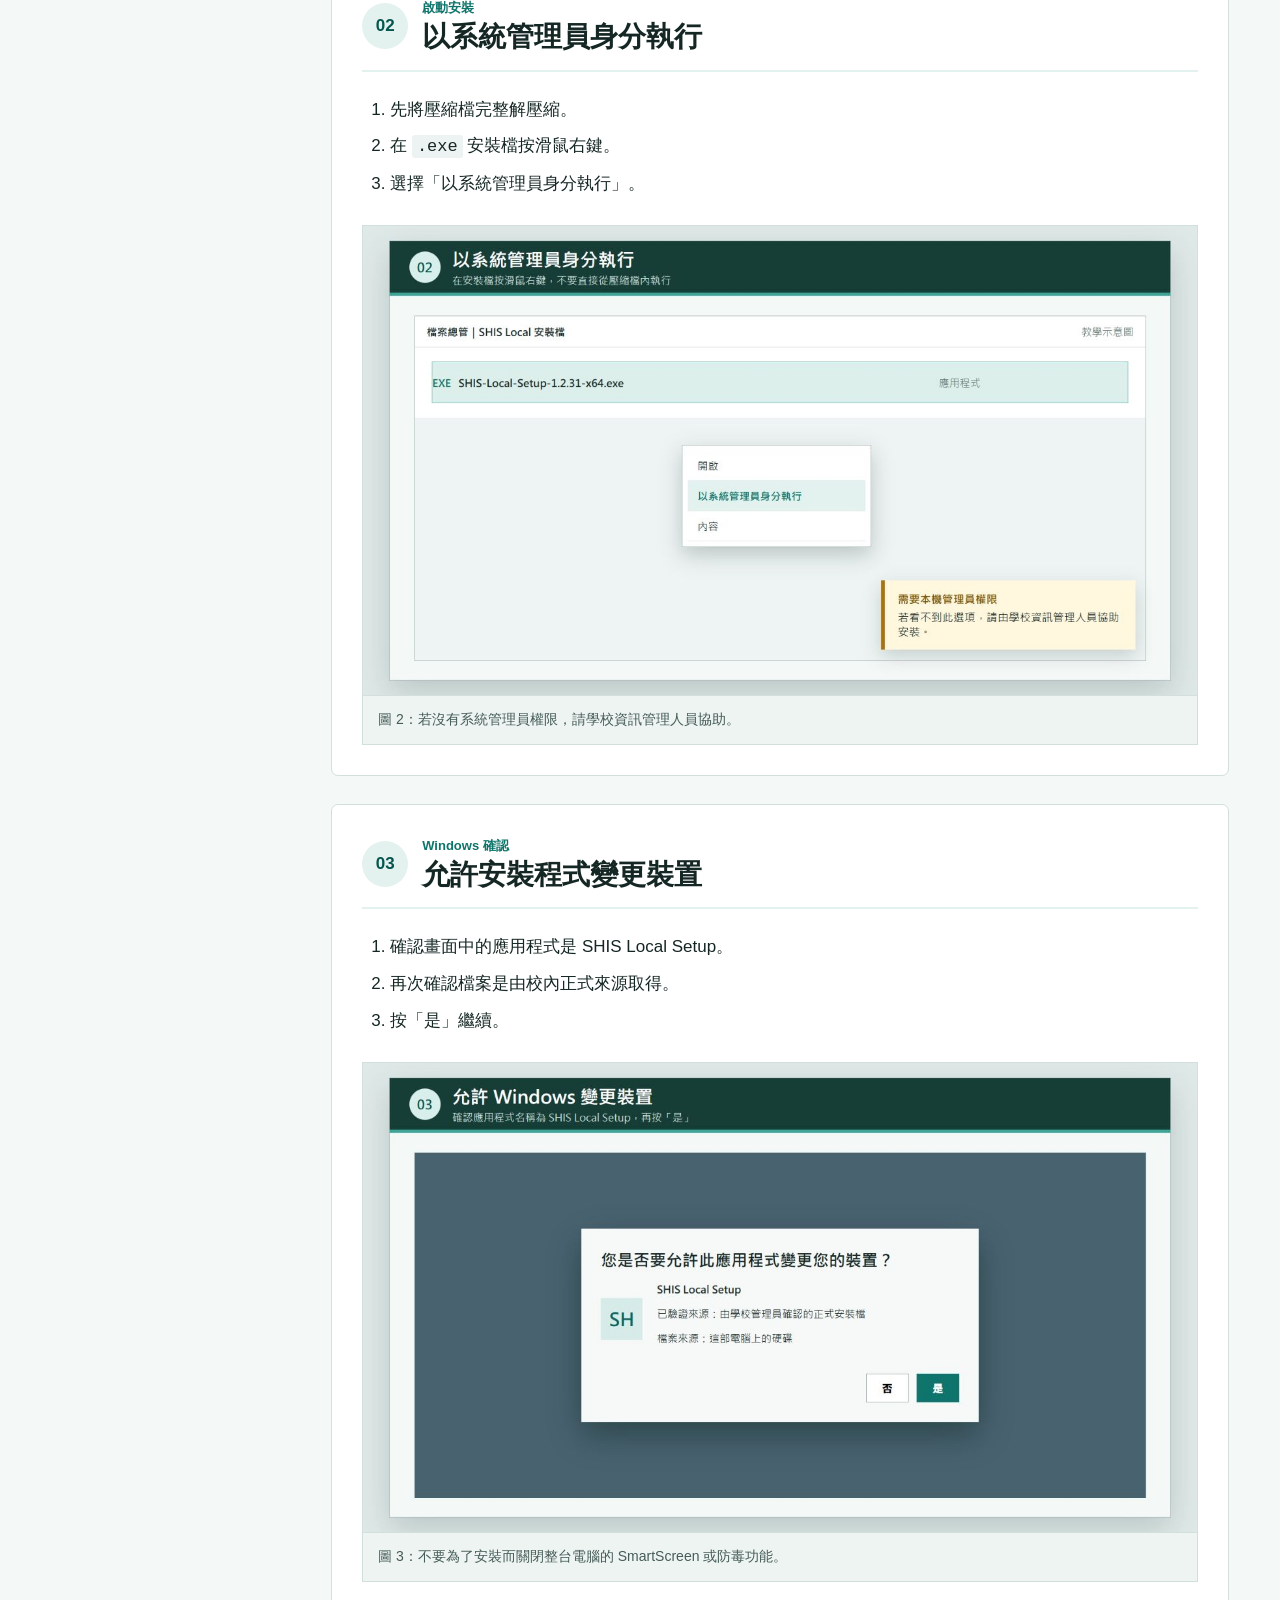
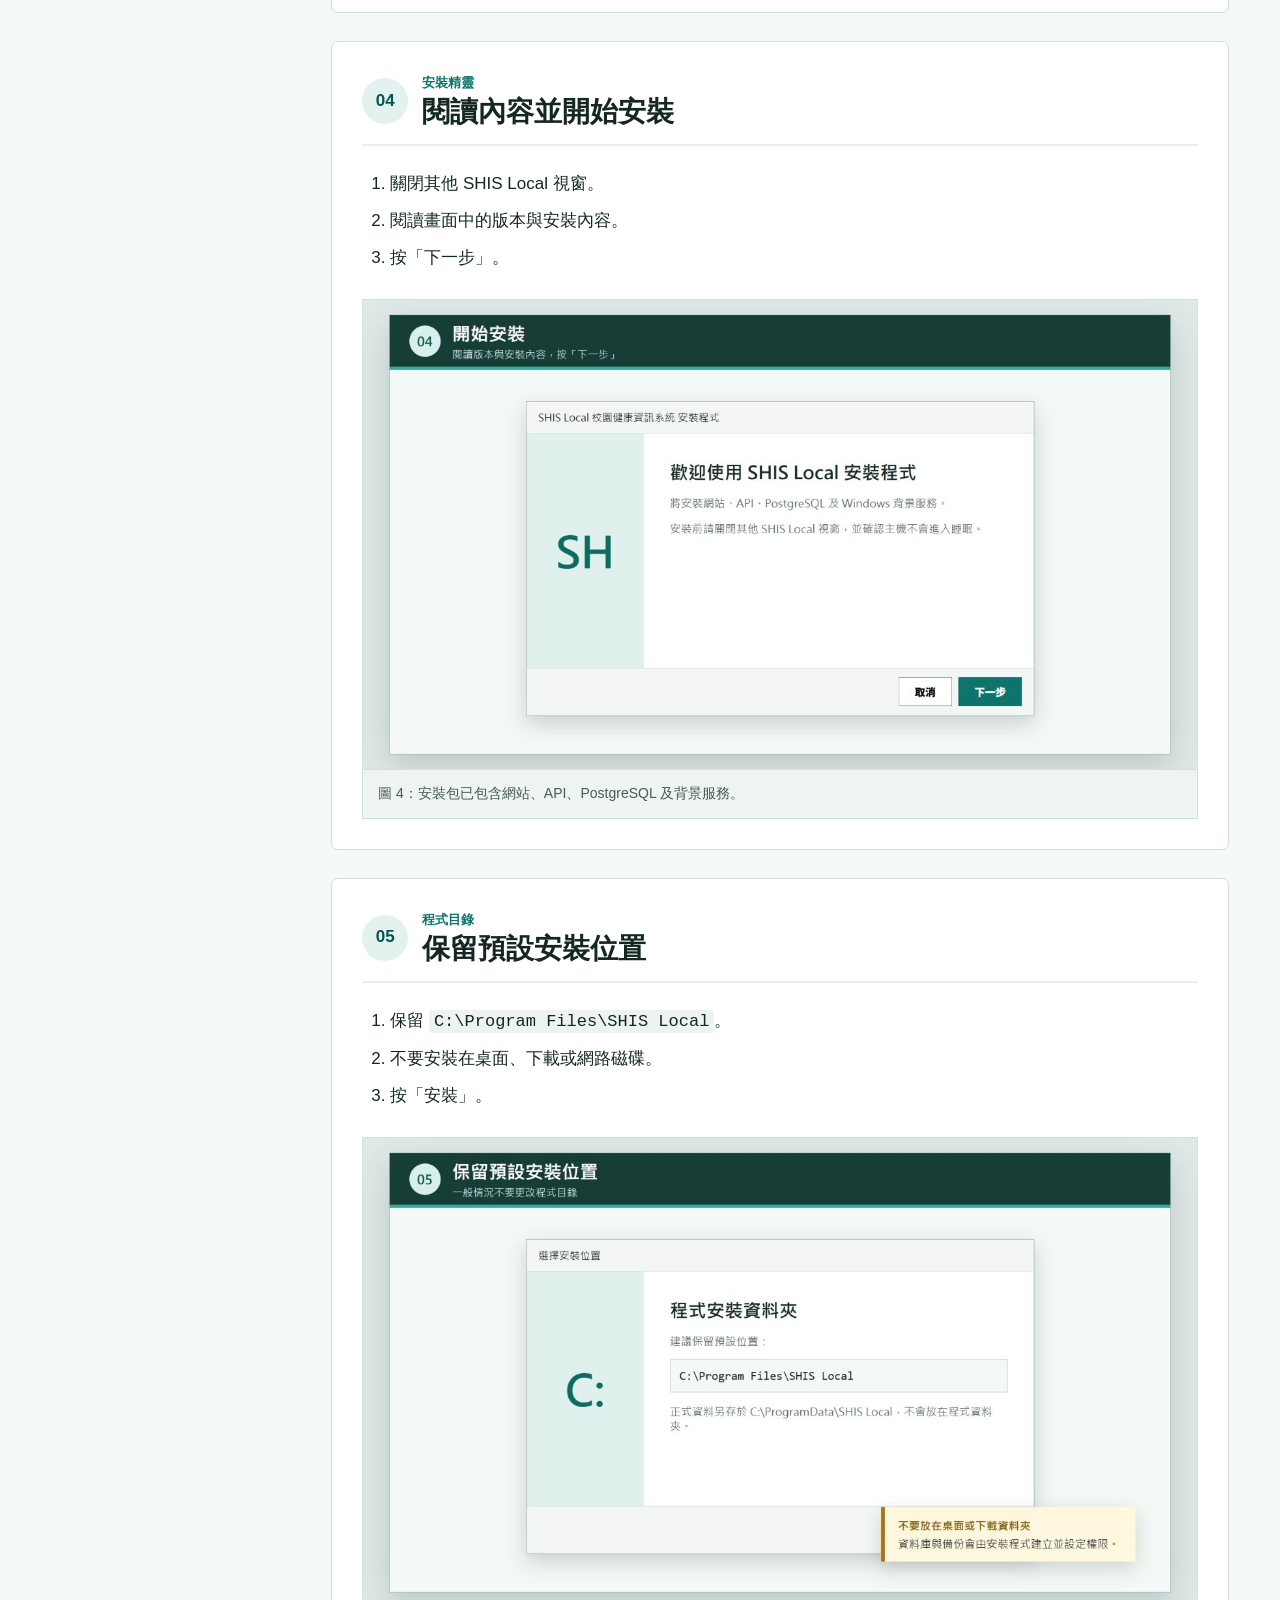
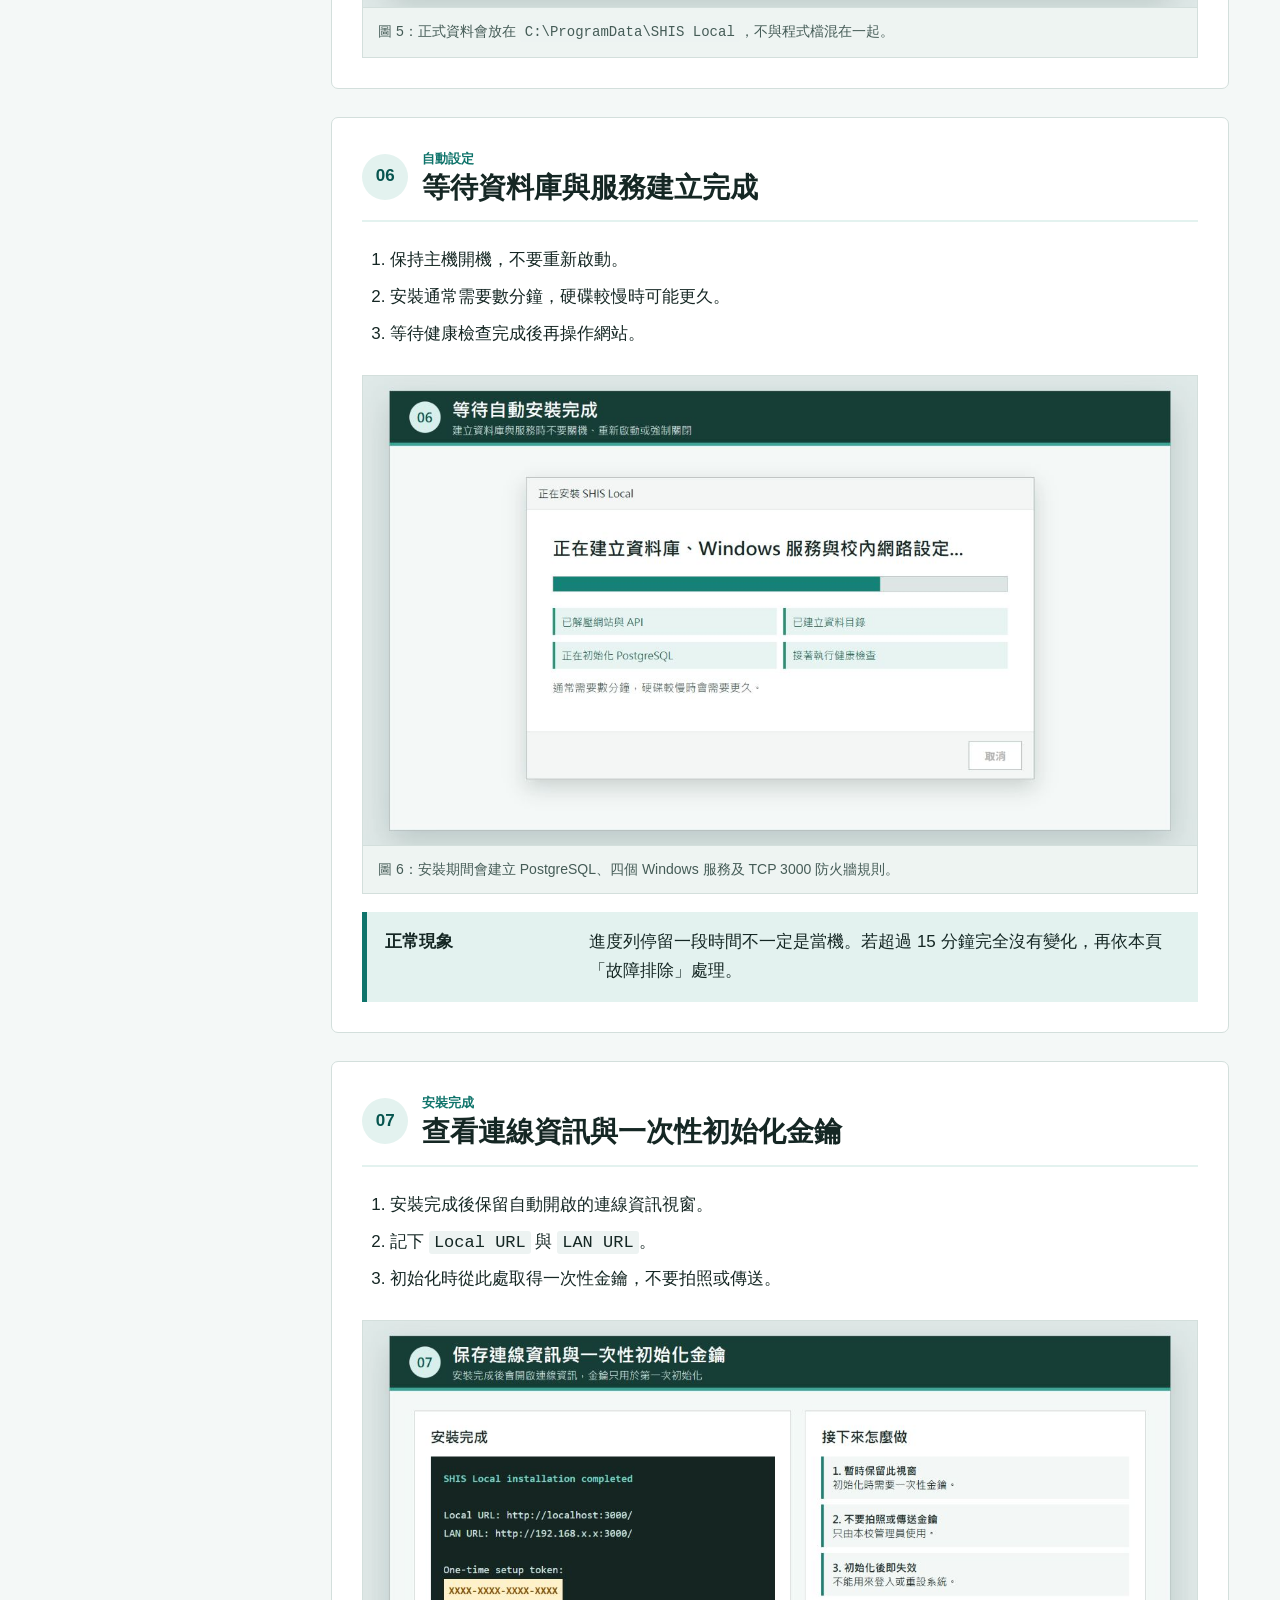
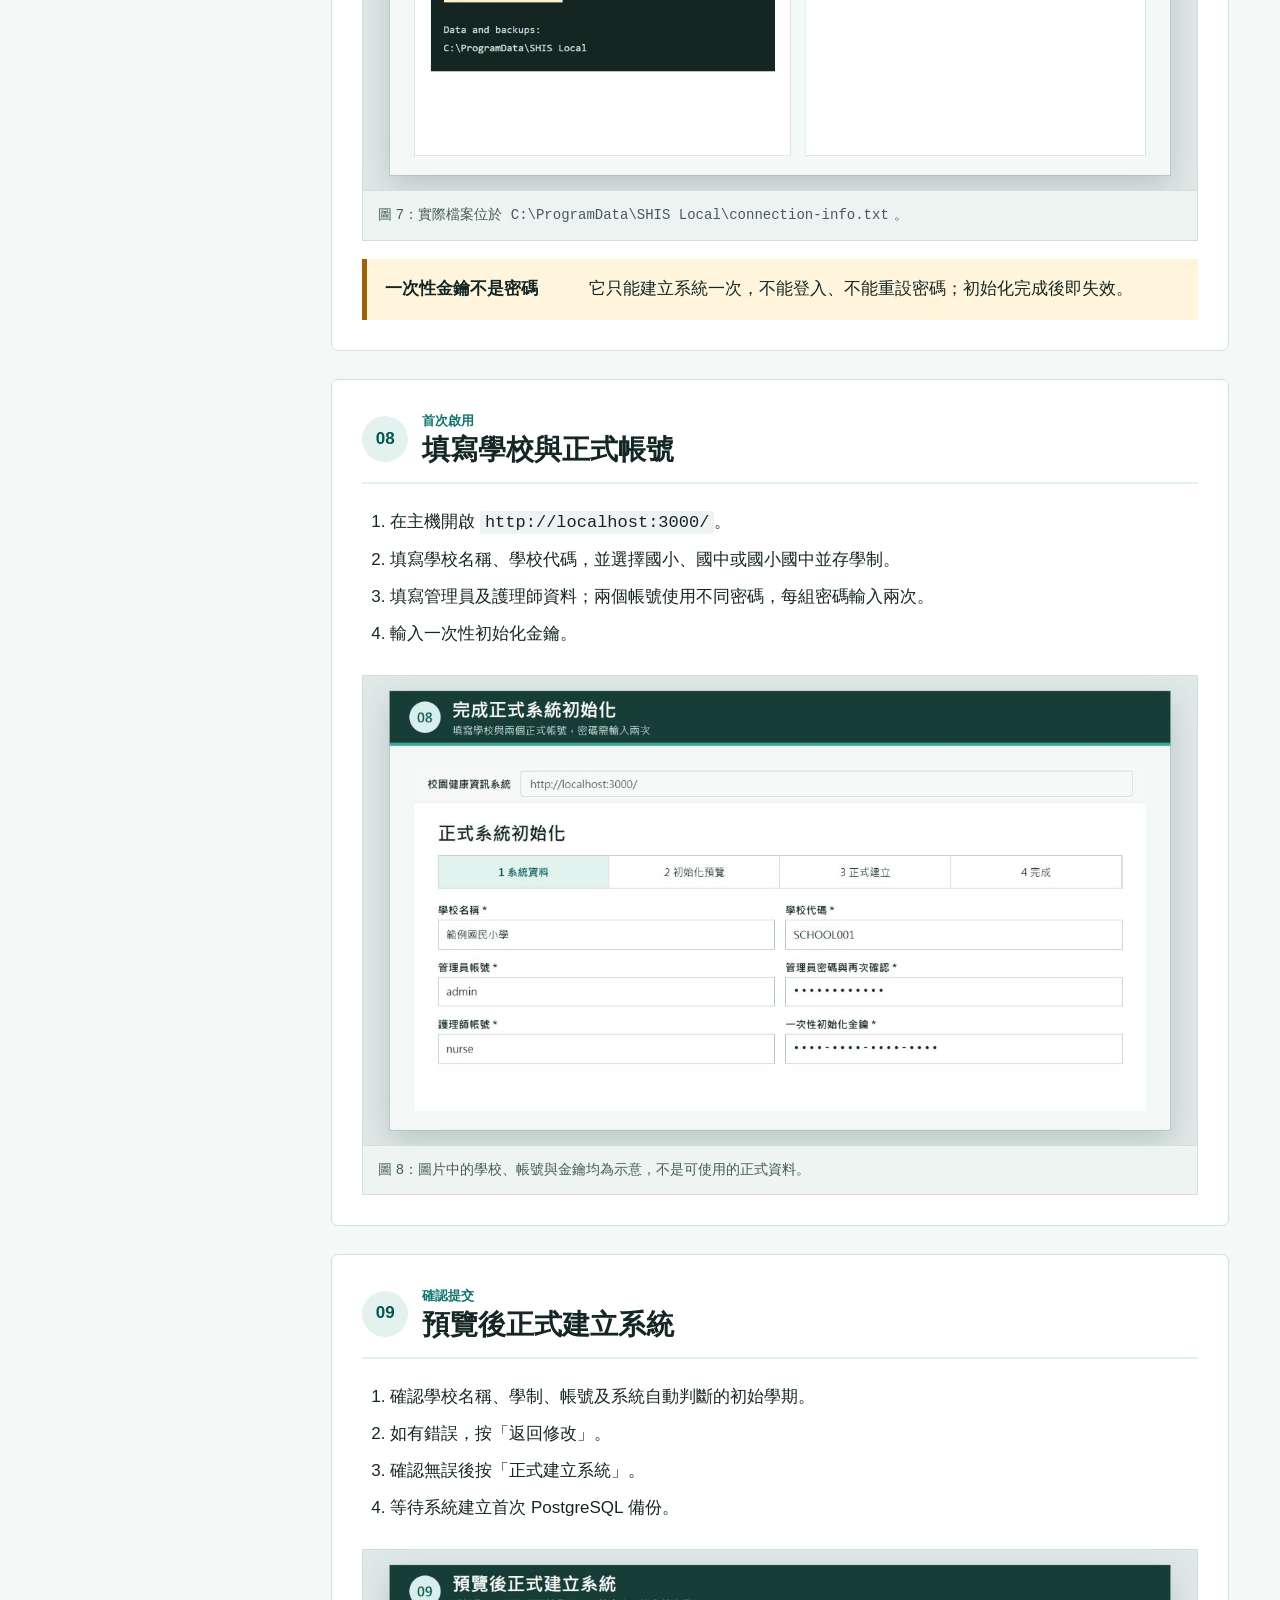
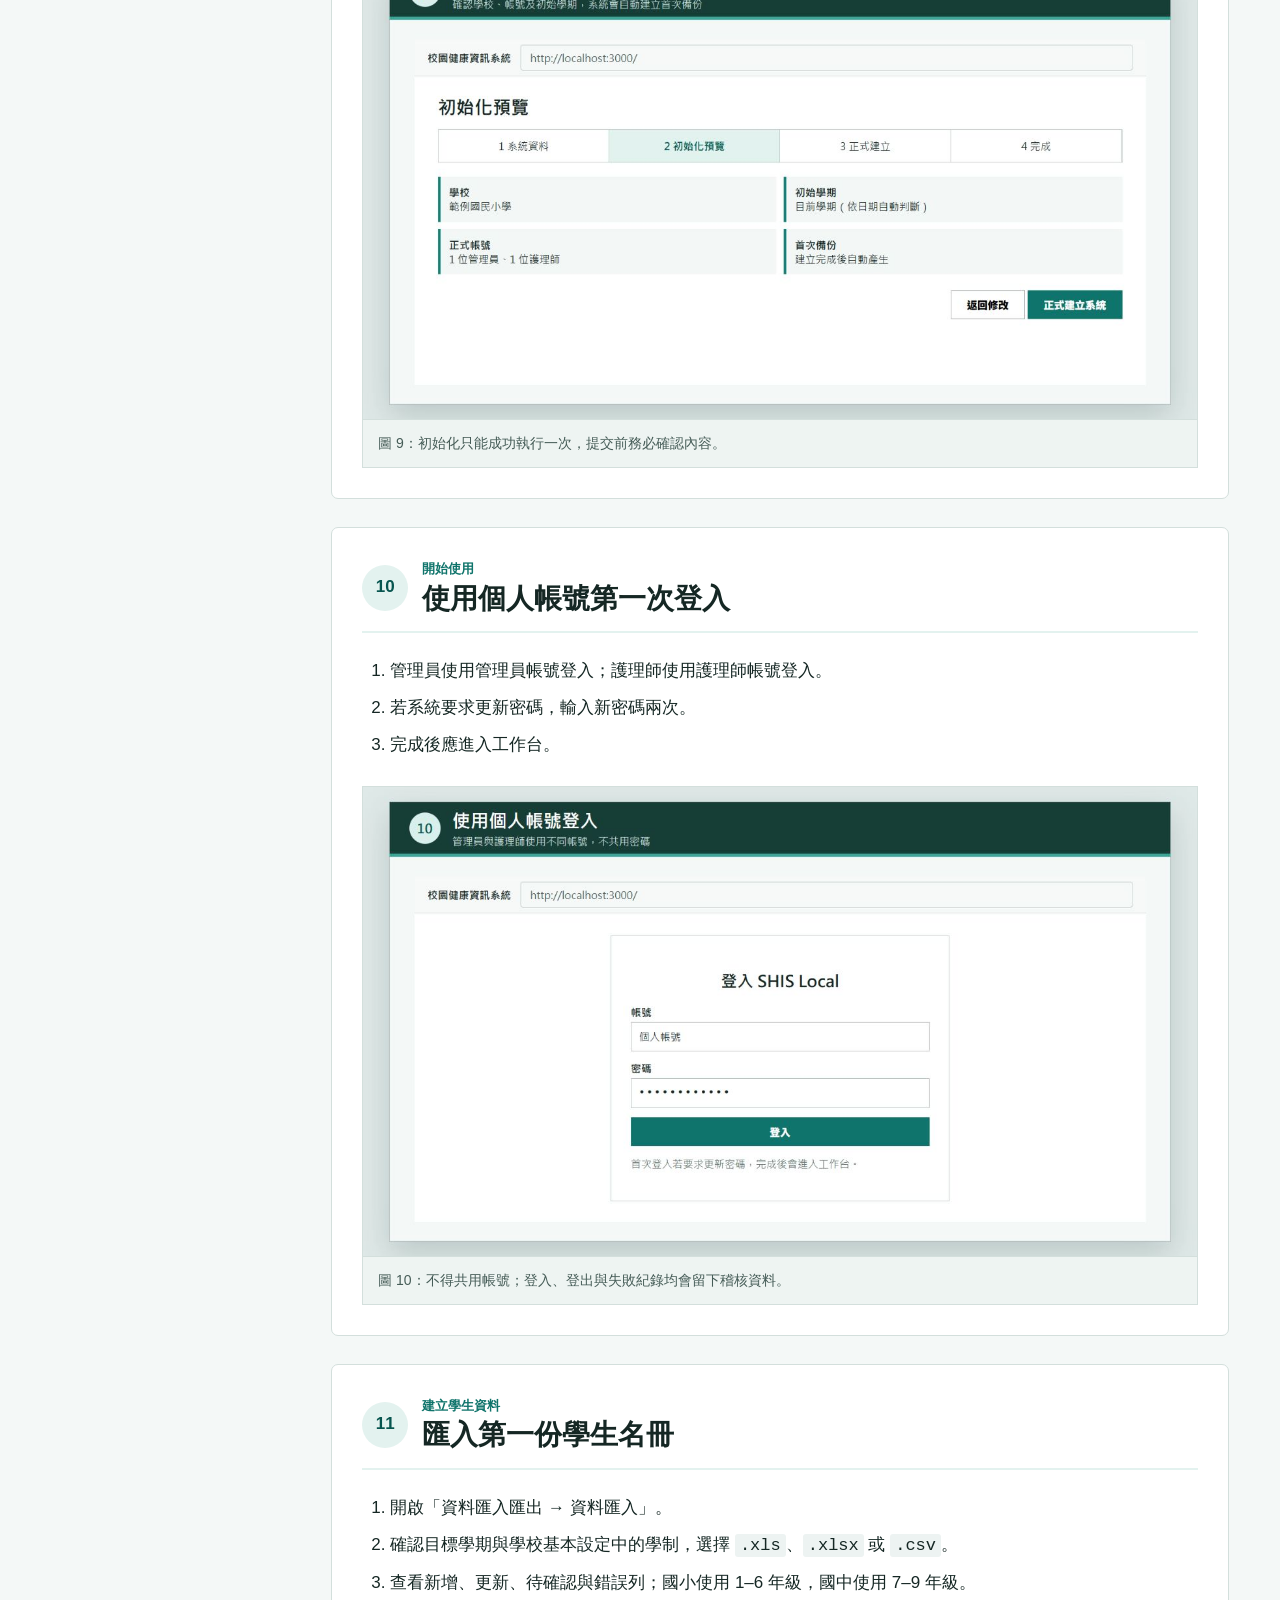
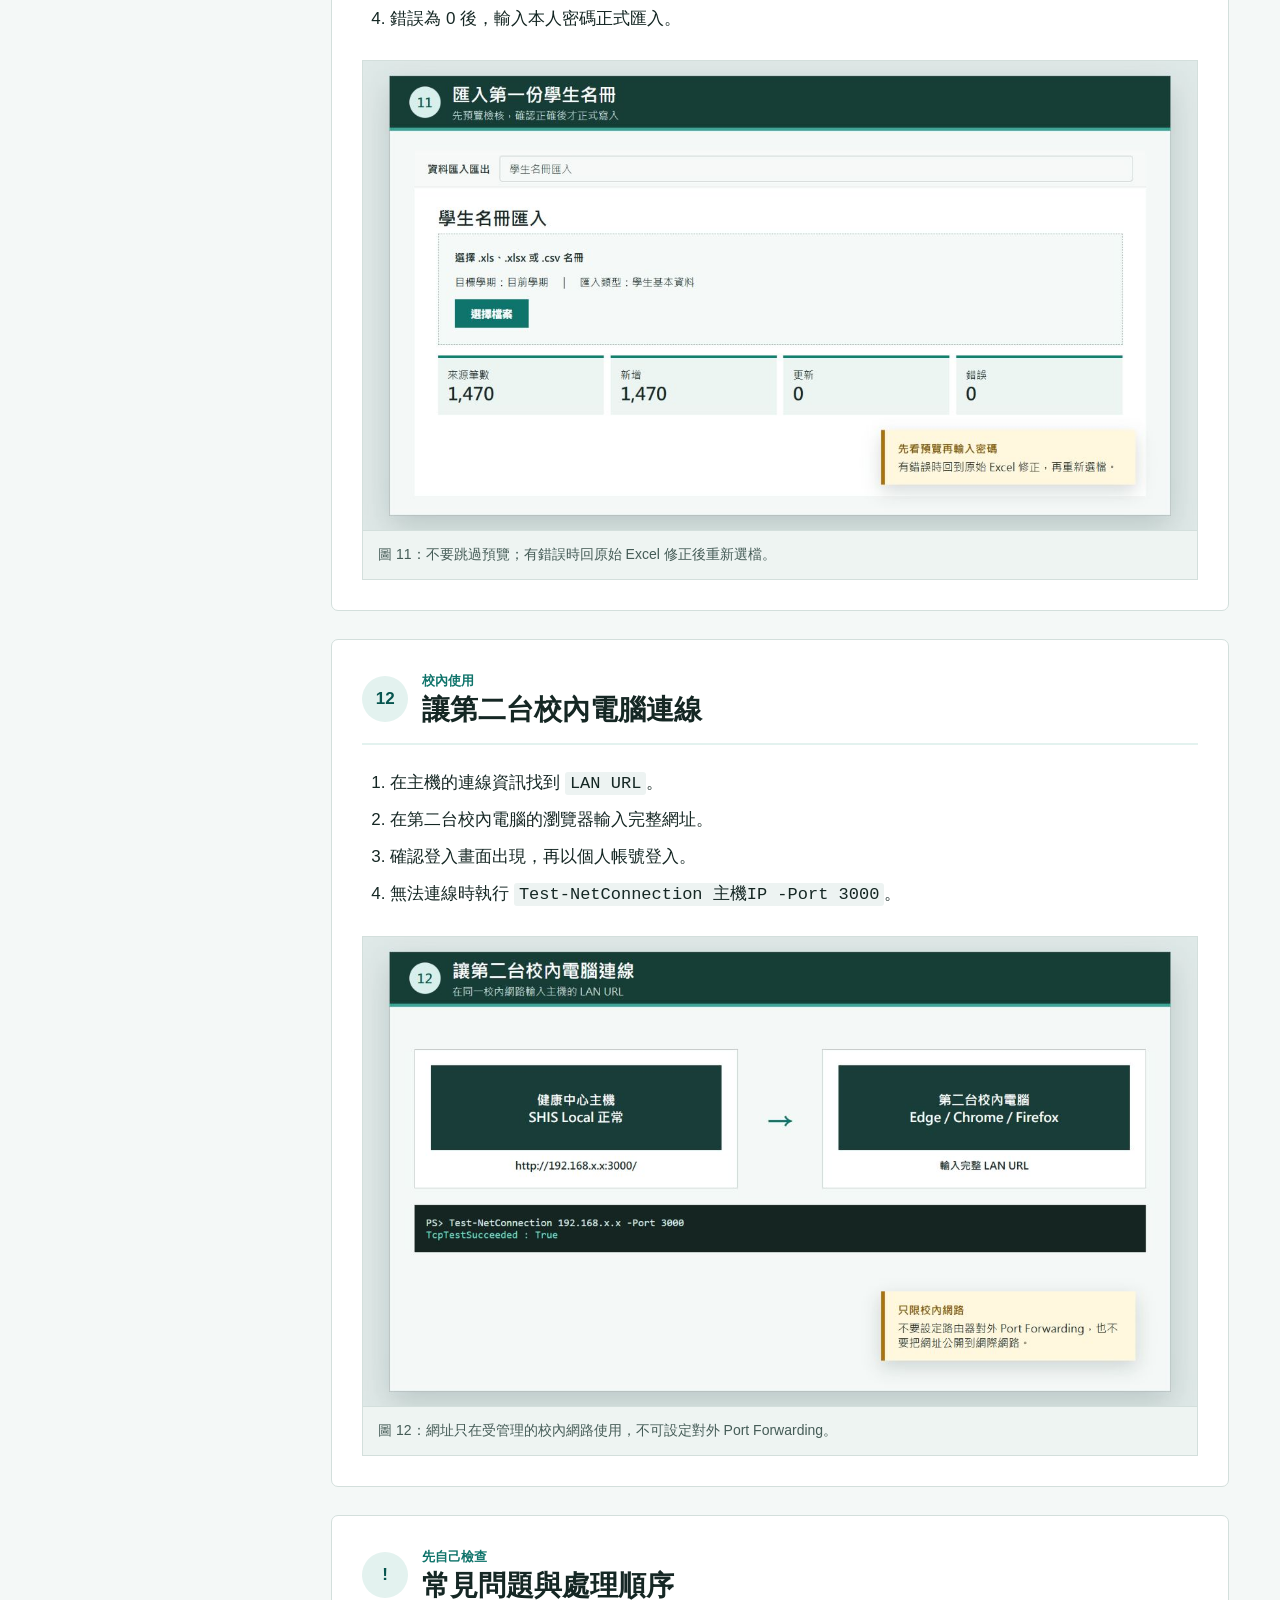
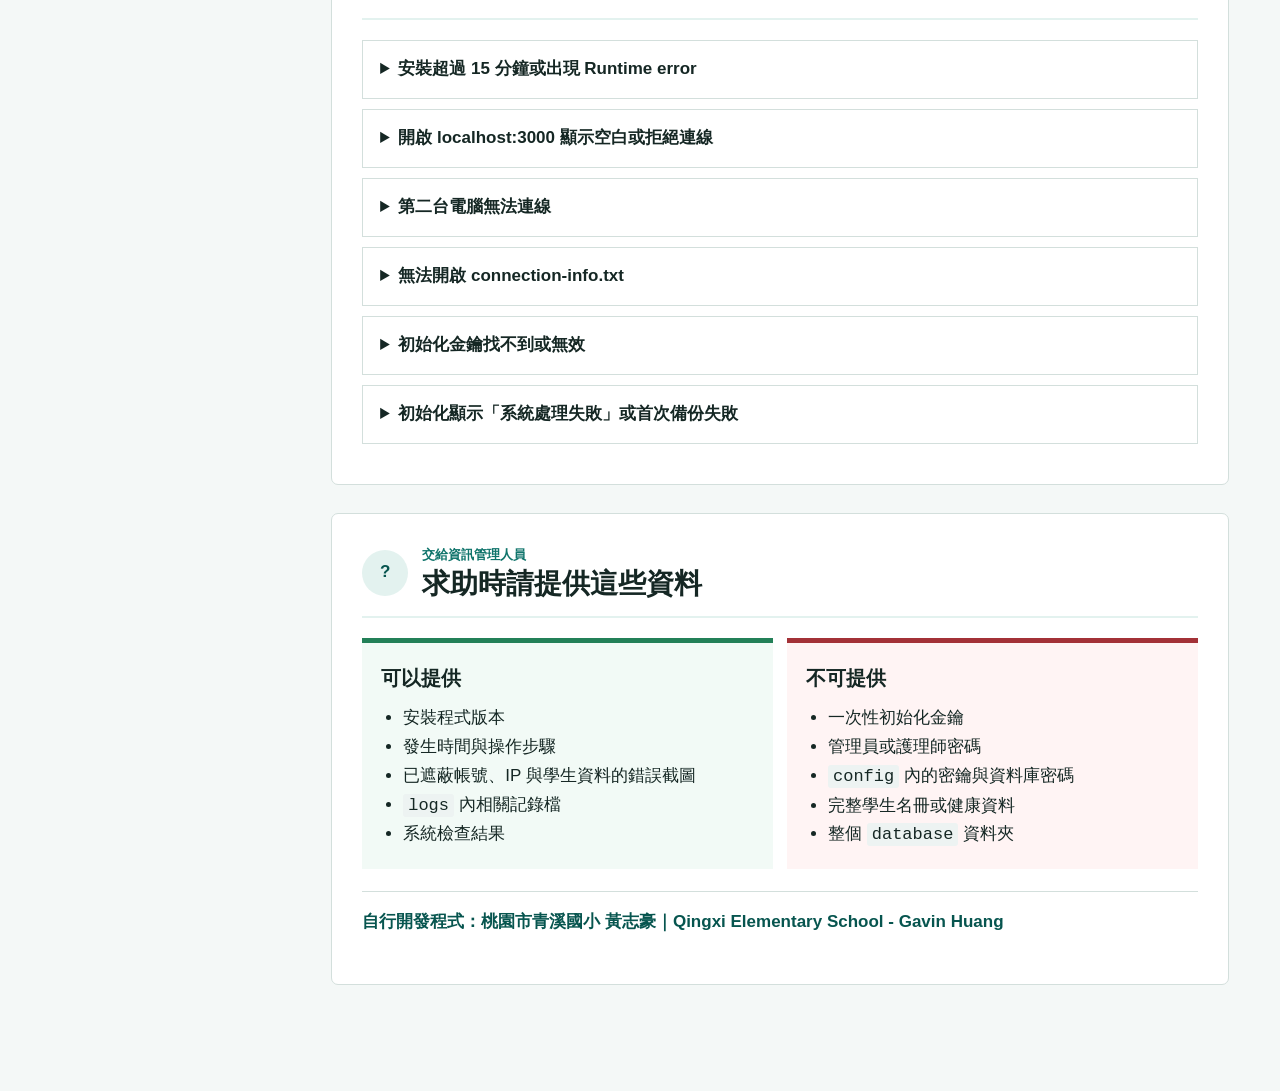
==== commit 374bd942: "docs: update manuals for SHIS Local 1.2.58" ====
--- a/install/index.html
+++ b/install/index.html
@@ -48,7 +48,7 @@
         <p class="eyebrow">給健康中心護理人員的安裝圖解</p>
         <h1>SHIS Local 安裝與首次啟用</h1>
         <p class="lead">依序完成 12 個步驟即可在健康中心主機建立系統，並讓第二台校內電腦透過瀏覽器連線。</p>
-        <div class="hero-status"><span>版本 1.2.49</span><span>Windows 10／11 64 位元</span><span>預設 TCP 3000</span><span>不需另外安裝 PostgreSQL</span></div>
+        <div class="hero-status"><span>版本 1.2.58</span><span>Windows 10／11 64 位元</span><span>預設 TCP 3000</span><span>不需另外安裝 PostgreSQL</span></div>
         <div class="callout warning"><strong>安裝前請確認</strong><span>使用具本機系統管理員權限的 Windows 帳號；主機接有線網路、不可長時間睡眠；至少保留 4 GB 可用磁碟空間。</span></div>
         <div class="do-dont">
           <article><h2>可以做</h2><ul><li>在健康中心主機安裝一次</li><li>第二台電腦只使用瀏覽器連線</li><li>學生名冊在初始化後再匯入</li></ul></article>
@@ -102,13 +102,13 @@
 
       <section id="step-8" class="guide-section step-section" data-keywords="初始化 學校 管理員 護理師 帳號 密碼 金鑰">
         <div class="section-title"><span>08</span><div><p>首次啟用</p><h2>填寫學校與正式帳號</h2></div></div>
-        <ol><li>在主機開啟 <code>http://localhost:3000/</code>。</li><li>填寫學校名稱、學校代碼、管理員及護理師資料。</li><li>兩個帳號使用不同密碼，每組密碼輸入兩次。</li><li>輸入一次性初始化金鑰。</li></ol>
+        <ol><li>在主機開啟 <code>http://localhost:3000/</code>。</li><li>填寫學校名稱、學校代碼，並選擇國小、國中或國小國中並存學制。</li><li>填寫管理員及護理師資料；兩個帳號使用不同密碼，每組密碼輸入兩次。</li><li>輸入一次性初始化金鑰。</li></ol>
         <figure><img src="assets/screenshots/08-system-initialization.png" alt="正式系統初始化畫面，密碼與一次性金鑰均以圓點遮蔽"><figcaption>圖 8：圖片中的學校、帳號與金鑰均為示意，不是可使用的正式資料。</figcaption></figure>
       </section>
 
       <section id="step-9" class="guide-section step-section" data-keywords="預覽 學期 首次備份 建立 正式系統">
         <div class="section-title"><span>09</span><div><p>確認提交</p><h2>預覽後正式建立系統</h2></div></div>
-        <ol><li>確認學校名稱、帳號及系統自動判斷的初始學期。</li><li>如有錯誤，按「返回修改」。</li><li>確認無誤後按「正式建立系統」。</li><li>等待系統建立首次 PostgreSQL 備份。</li></ol>
+        <ol><li>確認學校名稱、學制、帳號及系統自動判斷的初始學期。</li><li>如有錯誤，按「返回修改」。</li><li>確認無誤後按「正式建立系統」。</li><li>等待系統建立首次 PostgreSQL 備份。</li></ol>
         <figure><img src="assets/screenshots/09-initialization-preview.png" alt="初始化預覽畫面，列出學校、初始學期、帳號與首次備份"><figcaption>圖 9：初始化只能成功執行一次，提交前務必確認內容。</figcaption></figure>
       </section>
 
@@ -120,7 +120,7 @@
 
       <section id="step-11" class="guide-section step-section" data-keywords="學生 名冊 匯入 Excel xls xlsx csv 預覽 錯誤">
         <div class="section-title"><span>11</span><div><p>建立學生資料</p><h2>匯入第一份學生名冊</h2></div></div>
-        <ol><li>開啟「資料匯入匯出 → 學生名冊匯入」。</li><li>確認目標學期，選擇 <code>.xls</code>、<code>.xlsx</code> 或 <code>.csv</code>。</li><li>查看新增、更新、缺漏與錯誤列。</li><li>錯誤為 0 後，輸入本人密碼正式匯入。</li></ol>
+        <ol><li>開啟「資料匯入匯出 → 資料匯入」。</li><li>確認目標學期與學校基本設定中的學制，選擇 <code>.xls</code>、<code>.xlsx</code> 或 <code>.csv</code>。</li><li>查看新增、更新、待確認與錯誤列；國小使用 1–6 年級，國中使用 7–9 年級。</li><li>錯誤為 0 後，輸入本人密碼正式匯入。</li></ol>
         <figure><img src="assets/screenshots/11-student-roster-import.png" alt="學生名冊匯入預覽示意，顯示來源、新增、更新與錯誤統計，不含學生資料"><figcaption>圖 11：不要跳過預覽；有錯誤時回原始 Excel 修正後重新選檔。</figcaption></figure>
       </section>
 
